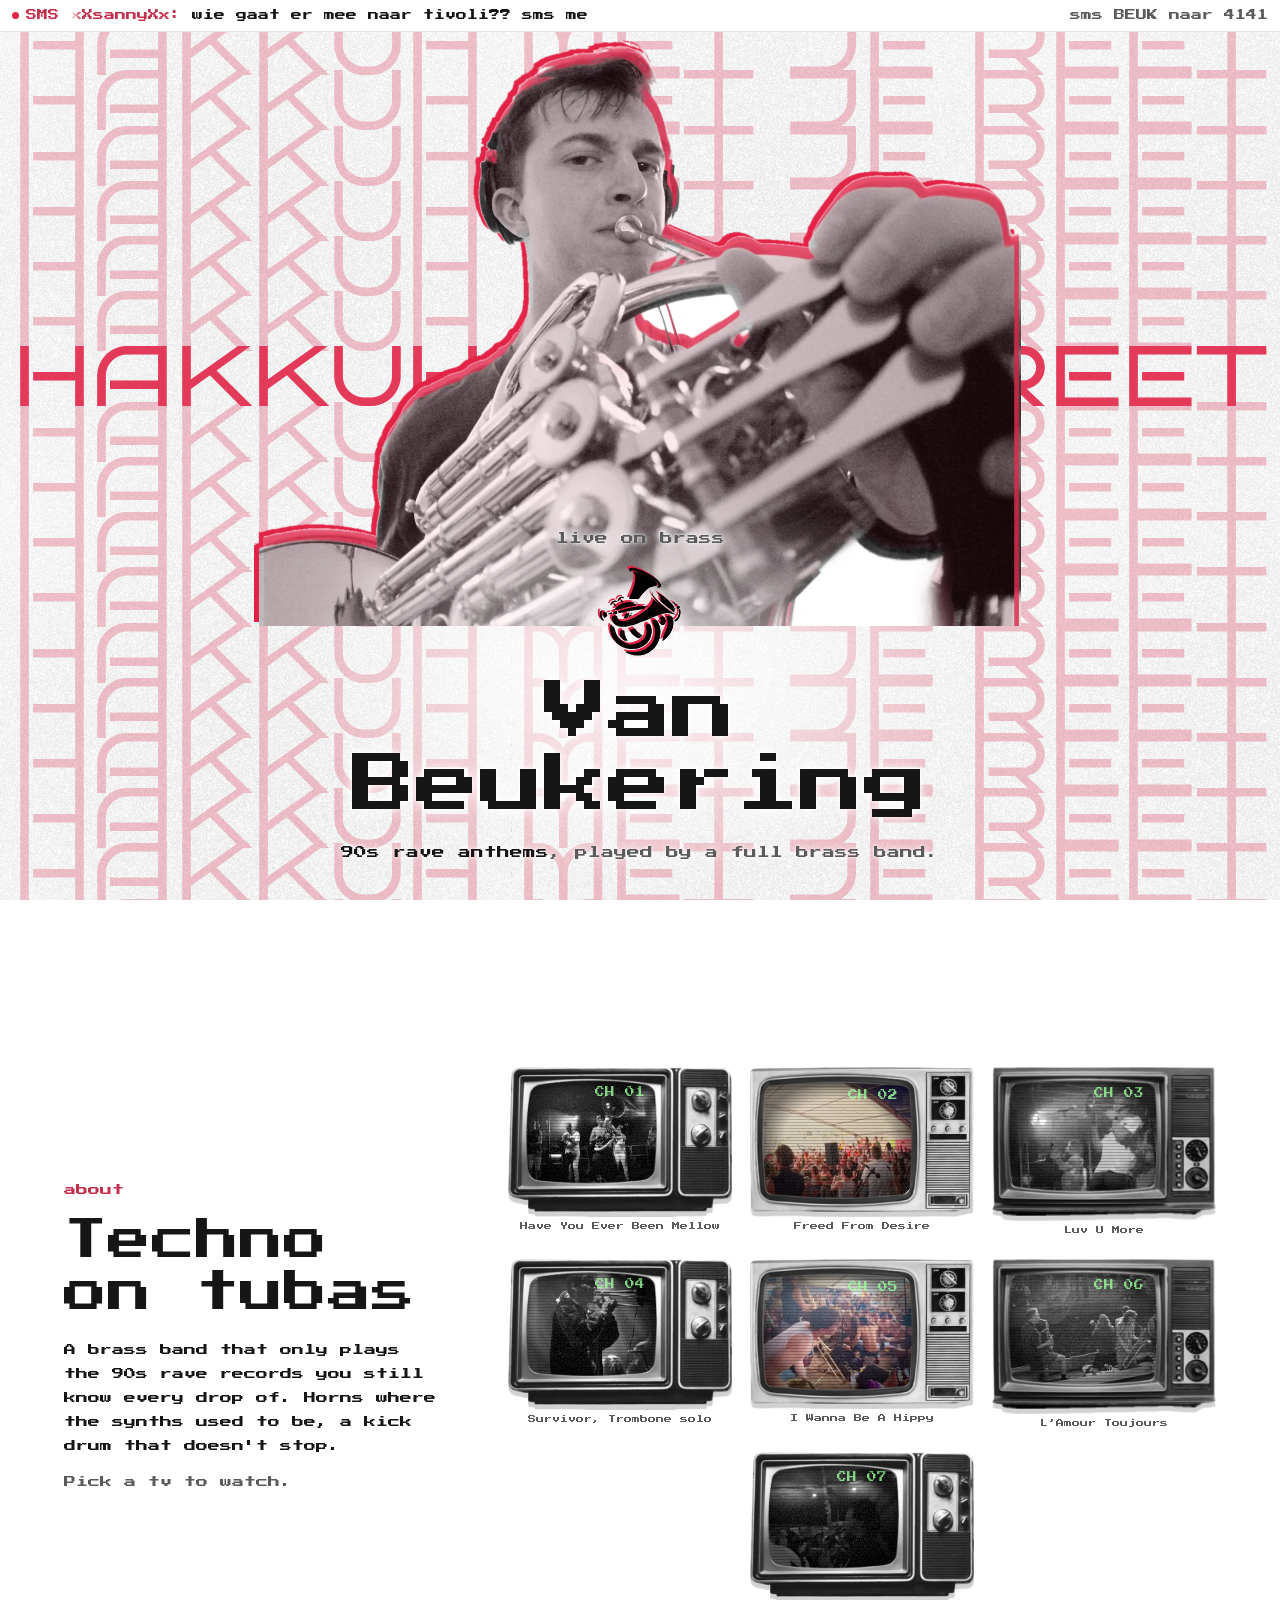
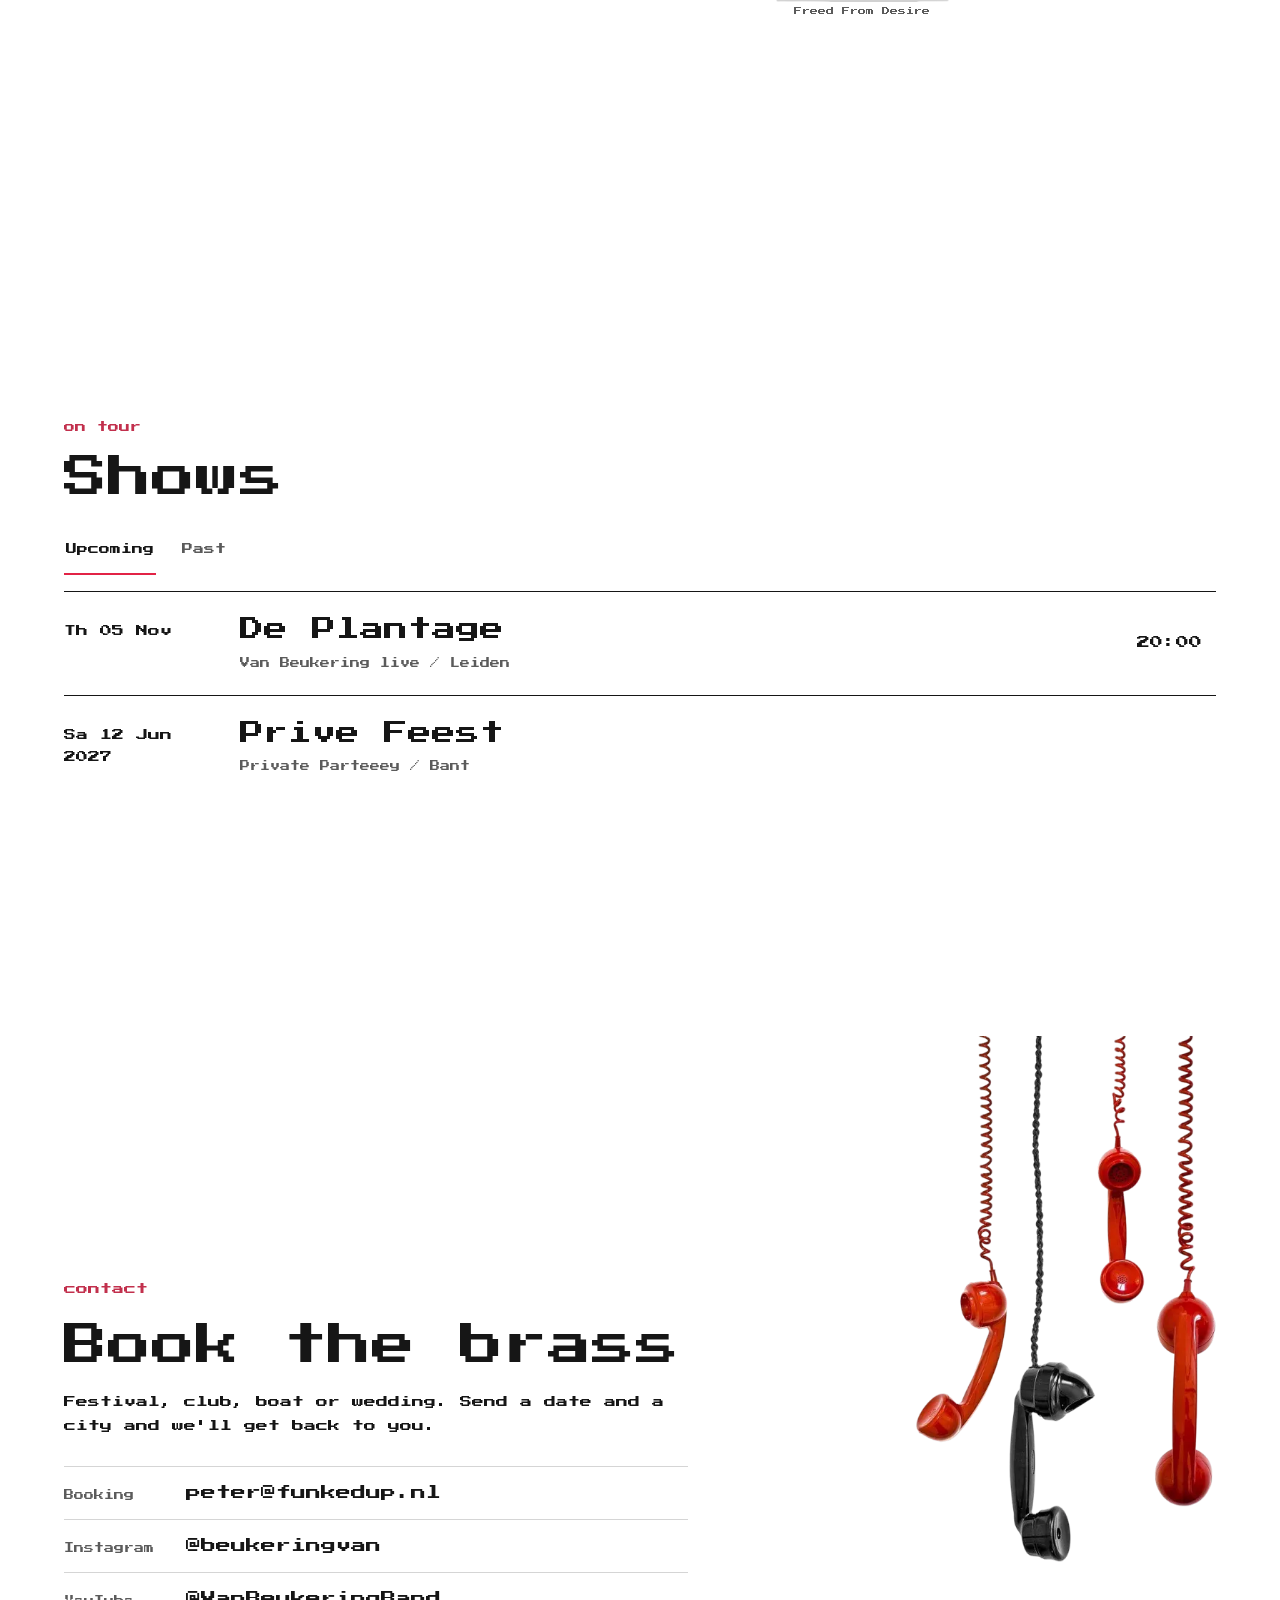
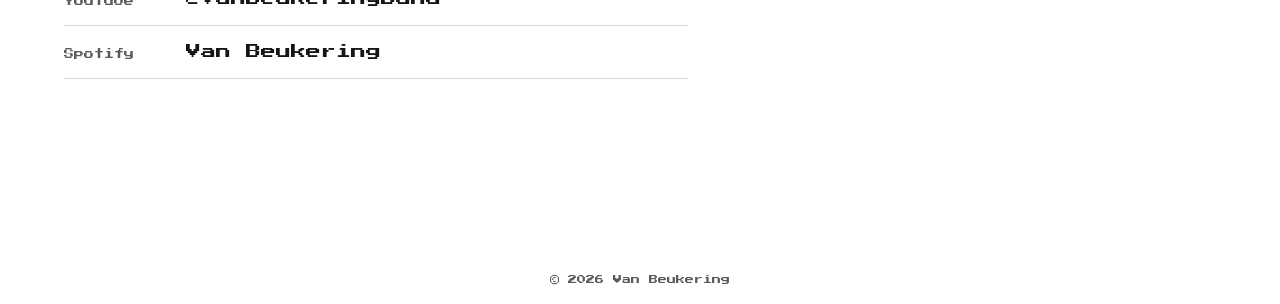
==== index.html @ 1ebbc182 "Deploy site (8be6b7e)" ====
<!DOCTYPE html>
<!-- build 8be6b7e -->
<html lang="en">
<head>
  <meta charset="UTF-8">
  <meta name="viewport" content="width=device-width, initial-scale=1.0">
  <title>Van Beukering &#8212; 90s rave on brass</title>
  <script>
    (function () {
      var old = ["vanbeukering.pimvandermeer.nl"];
      if (old.indexOf(location.hostname) !== -1) {
        location.replace("https://vanbeukering.band/?from=" + location.hostname + location.hash);
      } else if (/[?&]from=/.test(location.search)) {
        try { fetch('/', { cache: 'reload', credentials: 'omit' }).catch(function () {}); } catch (e) {}
        history.replaceState(null, '', location.pathname + location.hash);
      }
    })();
  </script>
  <script>
    document.documentElement.classList.add('js');
    var BAND = [{"src": "band-henk.webp", "vars": {"--accent": "#F4D10D", "--accent-text": "#7F6D09", "--type": "#8D790A"}}, {"src": "band-luuk-sax.webp", "vars": {"--accent": "#E44D69", "--accent-text": "#C2304D", "--type": "#D9415D"}}, {"src": "band-luuk.webp", "vars": {"--accent": "#B24154", "--accent-text": "#C2304D", "--type": "#D9415D"}}, {"src": "band-pim.webp", "vars": {"--accent": "#2145B0", "--accent-text": "#2145B0", "--type": "#667FC8"}}, {"src": "band-wouter.webp", "vars": {"--accent": "#E22346", "--accent-text": "#C2304D", "--type": "#D9415D"}}];   /* [{src, vars: {--type, --accent, --accent-text}}] */
    (function () {
      if (!BAND.length) return;
      var i = Math.floor(Math.random() * BAND.length), r = document.documentElement;
      r.dataset.hero = i;
      for (var k in BAND[i].vars) r.style.setProperty(k, BAND[i].vars[k]);
      var l = document.createElement('link');
      l.rel = 'preload'; l.as = 'image'; l.href = BAND[i].src; l.setAttribute('fetchpriority', 'high');
      document.head.appendChild(l);
    })();
  </script>
  <meta name="description" content="Van Beukering: 90s rave anthems played by a full brass band. Videos, shows and booking.">
  <meta property="og:type" content="website">
  <meta property="og:site_name" content="Van Beukering">
  <meta property="og:title" content="Van Beukering &#8212; 90s rave on brass">
  <meta property="og:description" content="90s rave anthems, played by a full brass band.">
  <meta property="og:image" content="https://vanbeukering.band/og-image.jpg">
  <meta property="og:image:width" content="1200">
  <meta property="og:image:height" content="630">
  <meta property="og:image:alt" content="Van Beukering logo on pink">
  <meta property="og:url" content="https://vanbeukering.band/">
  <meta name="twitter:card" content="summary_large_image">
  <link rel="canonical" href="https://vanbeukering.band/">
  <meta name="theme-color" content="#ffffff">
  <link rel="icon" href="favicon-32.png" type="image/png" sizes="32x32">
  <link rel="apple-touch-icon" href="apple-touch-icon.png">
  <link rel="preconnect" href="https://i.ytimg.com">
  <link rel="stylesheet" href="style.css?v=ebe239cdd7">
</head>
<body>
<div id="ground" aria-hidden="true"></div>
<div id="type" aria-hidden="true"></div>

<div class="sms" id="sms" role="marquee" aria-label="Fan text messages">
  <span class="sms-tag"><i aria-hidden="true"></i>SMS</span>
  <div class="sms-track" lang="nl"><p class="sms-msg" id="smsMsg"></p></div>
  <a class="sms-cta" lang="nl" href="https://www.instagram.com/beukeringvan/" target="_blank" rel="noopener">sms BEUK naar 4141</a>
</div>

<main>
  <section id="home" aria-label="Home">
    <figure class="hero-fig" id="heroFig">
      <img class="h-base" alt="Van Beukering band member" fetchpriority="high">
      <img class="h-ghost" alt="" aria-hidden="true">
      <img class="h-slice" alt="" aria-hidden="true">
      <noscript><img class="h-base" src="band-henk.webp" alt="Van Beukering band member"></noscript>
    </figure>
    <script>
      (function () {
        var fig = document.getElementById('heroFig');
        if (!BAND.length) return;
        var i = Number(document.documentElement.dataset.hero || 0);
        fig.dataset.index = i;
        fig.querySelectorAll('img').forEach(function (im) { im.src = BAND[i].src; });
      })();
    </script>
    <div class="hero-copy">
      <p class="kicker">live on brass</p>
      <h1 class="wordmark"><img class="vb-logo" src="vb-logo.svg" alt="" width="65" height="62">Van<br>Beukering</h1>
      <p><b>90s rave anthems</b>, played by a full brass band.</p>
    </div>
  </section>

  <section id="about" aria-labelledby="about-h">
    <div class="about-text">
      <p class="kicker">about</p>
      <h2 id="about-h">Techno on tubas</h2>
      <p>A brass band that only plays the 90s rave records you still know every drop of. Horns where the synths used to be, a kick drum that doesn't stop.</p>
<p class="muted">Pick a tv to watch.</p>    </div>
<div class="wall" id="wall">
  <a class="tv" href="https://www.youtube.com/watch?v=q9b1Do2cImc&amp;list=PLDhBizL2J9Yg" target="_blank" rel="noopener"
     style="--ar:1033/670;--sx:8.4%;--sy:9.7%;--sw:57.9%;--sh:70.1%"
     data-ch="1"
     data-set="tv1.webp"
     data-knobs="[[0.861, 0.22, 0.045], [0.861, 0.455, 0.045]]"
     data-embed="https://www.youtube-nocookie.com/embed/q9b1Do2cImc?autoplay=1&amp;rel=0&amp;playsinline=1"
     data-title="Have You Ever Been Mellow - VanBeukering (Live at Leids Ontzet - 2026)"
     aria-label="Play Have You Ever Been Mellow (Live at Leids Ontzet - 2026)">
    <span class="tv-box">
      <span class="screen">
        <img class="feed" src="thumb-q9b1Do2cImc-c2.webp" alt="" loading="lazy" decoding="async">
        <span class="noise"></span>
        <span class="scan"></span>
        <span class="glass"></span>
        <span class="osd">CH 01</span>
        <span class="osd mid">&#9654; PLAY</span>
      </span>
      <img class="set" src="tv1.webp" alt="" width="1033" height="670" loading="lazy">
    </span>
    <span class="tv-cap">Have You Ever Been Mellow</span>
  </a>
  <a class="tv col" href="https://www.youtube.com/watch?v=5yg6HBjF6Bc&amp;list=PLDhBizL2J9Yg" target="_blank" rel="noopener"
     style="--ar:996/645;--sx:6.0%;--sy:11.2%;--sw:66.0%;--sh:78.6%"
     data-ch="2"
     data-set="tv2.webp"
     data-knobs="[[0.884, 0.131, 0.038], [0.884, 0.289, 0.038]]"
     data-embed="https://www.youtube-nocookie.com/embed/5yg6HBjF6Bc?autoplay=1&amp;rel=0&amp;playsinline=1"
     data-title="Freed From Desire - VanBeukering (Live at MadNes)"
     aria-label="Play Freed From Desire (Live at MadNes)">
    <span class="tv-box">
      <span class="screen">
        <img class="feed" src="thumb-5yg6HBjF6Bc-c2.webp" alt="" loading="lazy" decoding="async">
        <span class="noise"></span>
        <span class="scan"></span>
        <span class="glass"></span>
        <span class="osd">CH 02</span>
        <span class="osd mid">&#9654; PLAY</span>
      </span>
      <img class="set" src="tv2.webp" alt="" width="996" height="645" loading="lazy">
    </span>
    <span class="tv-cap">Freed From Desire</span>
  </a>
  <a class="tv" href="https://www.youtube.com/watch?v=CbLCkVlNz3o&amp;list=PLDhBizL2J9Yg" target="_blank" rel="noopener"
     style="--ar:914/610;--sx:7.7%;--sy:9.8%;--sw:65.8%;--sh:73.1%"
     data-ch="3"
     data-set="tv3.webp"
     data-knobs="[[0.913, 0.552, 0.048], [0.913, 0.733, 0.048]]"
     data-embed="https://www.youtube-nocookie.com/embed/CbLCkVlNz3o?autoplay=1&amp;rel=0&amp;playsinline=1"
     data-title="Luv U More - VanBeukering (Live at Leids Ontzet - 2026)"
     aria-label="Play Luv U More (Live at Leids Ontzet - 2026)">
    <span class="tv-box">
      <span class="screen">
        <img class="feed" src="thumb-CbLCkVlNz3o-c2.webp" alt="" loading="lazy" decoding="async">
        <span class="noise"></span>
        <span class="scan"></span>
        <span class="glass"></span>
        <span class="osd">CH 03</span>
        <span class="osd mid">&#9654; PLAY</span>
      </span>
      <img class="set" src="tv3.webp" alt="" width="914" height="610" loading="lazy">
    </span>
    <span class="tv-cap">Luv U More</span>
  </a>
  <a class="tv" href="https://www.youtube.com/watch?v=Ts23p4qUKvQ&amp;list=PLDhBizL2J9Yg" target="_blank" rel="noopener"
     style="--ar:1033/670;--sx:8.4%;--sy:9.7%;--sw:57.9%;--sh:70.1%"
     data-ch="4"
     data-set="tv1.webp"
     data-knobs="[[0.861, 0.22, 0.045], [0.861, 0.455, 0.045]]"
     data-embed="https://www.youtube-nocookie.com/embed/Ts23p4qUKvQ?autoplay=1&amp;rel=0&amp;playsinline=1"
     data-title="Survivor, Trombone solo - VanBeukering (Live at De Nobel - Leiden)"
     aria-label="Play Survivor, Trombone solo (Live at De Nobel - Leiden)">
    <span class="tv-box">
      <span class="screen">
        <img class="feed" src="thumb-Ts23p4qUKvQ-c2.webp" alt="" loading="lazy" decoding="async">
        <span class="noise"></span>
        <span class="scan"></span>
        <span class="glass"></span>
        <span class="osd">CH 04</span>
        <span class="osd mid">&#9654; PLAY</span>
      </span>
      <img class="set" src="tv1.webp" alt="" width="1033" height="670" loading="lazy">
    </span>
    <span class="tv-cap">Survivor, Trombone solo</span>
  </a>
  <a class="tv col" href="https://www.youtube.com/watch?v=OQo6ealpo30&amp;list=PLDhBizL2J9Yg" target="_blank" rel="noopener"
     style="--ar:996/645;--sx:6.0%;--sy:11.2%;--sw:66.0%;--sh:78.6%"
     data-ch="5"
     data-set="tv2.webp"
     data-knobs="[[0.884, 0.131, 0.038], [0.884, 0.289, 0.038]]"
     data-embed="https://www.youtube-nocookie.com/embed/OQo6ealpo30?autoplay=1&amp;rel=0&amp;playsinline=1"
     data-title="I Wanna Be A Hippy - VanBeukering (Live at MadNes)"
     aria-label="Play I Wanna Be A Hippy (Live at MadNes)">
    <span class="tv-box">
      <span class="screen">
        <img class="feed" src="thumb-OQo6ealpo30-c2.webp" alt="" loading="lazy" decoding="async">
        <span class="noise"></span>
        <span class="scan"></span>
        <span class="glass"></span>
        <span class="osd">CH 05</span>
        <span class="osd mid">&#9654; PLAY</span>
      </span>
      <img class="set" src="tv2.webp" alt="" width="996" height="645" loading="lazy">
    </span>
    <span class="tv-cap">I Wanna Be A Hippy</span>
  </a>
  <a class="tv" href="https://www.youtube.com/watch?v=gXDGWlrPRu4&amp;list=PLDhBizL2J9Yg" target="_blank" rel="noopener"
     style="--ar:914/610;--sx:7.7%;--sy:9.8%;--sw:65.8%;--sh:73.1%"
     data-ch="6"
     data-set="tv3.webp"
     data-knobs="[[0.913, 0.552, 0.048], [0.913, 0.733, 0.048]]"
     data-embed="https://www.youtube-nocookie.com/embed/gXDGWlrPRu4?autoplay=1&amp;rel=0&amp;playsinline=1"
     data-title="L&#8217;Amour Toujours  - VanBeukering (Live on the canals - Leiden)"
     aria-label="Play L&#8217;Amour Toujours (Live on the canals - Leiden)">
    <span class="tv-box">
      <span class="screen">
        <img class="feed" src="thumb-gXDGWlrPRu4-c2.webp" alt="" loading="lazy" decoding="async">
        <span class="noise"></span>
        <span class="scan"></span>
        <span class="glass"></span>
        <span class="osd">CH 06</span>
        <span class="osd mid">&#9654; PLAY</span>
      </span>
      <img class="set" src="tv3.webp" alt="" width="914" height="610" loading="lazy">
    </span>
    <span class="tv-cap">L&#8217;Amour Toujours</span>
  </a>
  <a class="tv" href="https://www.youtube.com/watch?v=kgTxpjveCok&amp;list=PLDhBizL2J9Yg" target="_blank" rel="noopener"
     style="--ar:1033/670;--sx:8.4%;--sy:9.7%;--sw:57.9%;--sh:70.1%"
     data-ch="7"
     data-set="tv1.webp"
     data-knobs="[[0.861, 0.22, 0.045], [0.861, 0.455, 0.045]]"
     data-embed="https://www.youtube-nocookie.com/embed/kgTxpjveCok?autoplay=1&amp;rel=0&amp;playsinline=1"
     data-title="Freed From Desire - VanBeukering (Live at Snertpop)"
     aria-label="Play Freed From Desire (Live at Snertpop)">
    <span class="tv-box">
      <span class="screen">
        <img class="feed" src="thumb-kgTxpjveCok-c2.webp" alt="" loading="lazy" decoding="async">
        <span class="noise"></span>
        <span class="scan"></span>
        <span class="glass"></span>
        <span class="osd">CH 07</span>
        <span class="osd mid">&#9654; PLAY</span>
      </span>
      <img class="set" src="tv1.webp" alt="" width="1033" height="670" loading="lazy">
    </span>
    <span class="tv-cap">Freed From Desire</span>
  </a>
</div>
  </section>

  <section id="shows" aria-labelledby="shows-h">
    <div class="shows-head">
      <div><p class="kicker">on tour</p><h2 id="shows-h">Shows</h2></div>
    </div>



<div class="pshows" id="pshows">
  <div class="ptabs" role="group" aria-label="Filter shows">
    <button type="button" data-f="up" aria-pressed="true">Upcoming</button>
    <button type="button" data-f="past" aria-pressed="false">Past</button>
  </div>
  <div class="plist" id="plist-up">
        <div class="pday">
      <h3>Th 05 Nov</h3>
      <div>
<div class="prow">
    <div>
      <b>De Plantage</b>
      <span class="sub" lang="nl">Van Beukering live / Leiden</span>
    </div>
    <div class="pr">
        <span class="pt">20:00</span>
    </div>
  </div>      </div>
    </div>
    <div class="pday">
      <h3>Sa 12 Jun 2027</h3>
      <div>
<div class="prow">
    <div>
      <b>Prive Feest</b>
      <span class="sub" lang="nl">Private Parteeey / Bant</span>
    </div>
    <div class="pr">
    </div>
  </div>      </div>
    </div>

  </div>
  <div class="plist" id="plist-past" data-inactive>
        <div class="pday">
      <h3>Sa 03 Oct</h3>
      <div>
<div class="prow off">
    <div>
      <b>Drie Oktober - De Uyl</b>
      <span class="sub" lang="nl">We starten om 20:00 bij Cafe de Uyl / Leiden</span>
    </div>
    <div class="pr">
        <span class="pt flag">Passed</span>
    </div>
  </div><div class="prow off">
    <div>
      <b>Drie Oktober - Garemarkt</b>
      <span class="sub" lang="nl">We starten om 18:00 bij De Garenmarkt / Leiden</span>
    </div>
    <div class="pr">
        <span class="pt flag">Passed</span>
    </div>
  </div>      </div>
    </div>
    <div class="pday">
      <h3>Fr 02 Oct</h3>
      <div>
<div class="prow off">
    <div>
      <b>Drie Oktober - Praethuys</b>
      <span class="sub" lang="nl">We starten om 18:15 bij &#8216;t Praethuys / Leiden</span>
    </div>
    <div class="pr">
        <span class="pt flag">Passed</span>
    </div>
  </div>      </div>
    </div>
    <div class="pday">
      <h3>We 09 Sep</h3>
      <div>
<div class="prow off">
    <div>
      <b>Castellum Pop </b>
      <span class="sub" lang="nl">
Beukenstein in Valkenburg! <a href="https://castellumpop.nl/" target="_blank" rel="noopener">castellumpop.nl</a>

 / Valkenburg</span>
    </div>
    <div class="pr">
        <span class="pt flag">Passed</span>
    </div>
  </div>      </div>
    </div>
    <div class="pday">
      <h3>Fr 04 Sep</h3>
      <div>
<div class="prow off">
    <div>
      <b>Hoessenbosch Festival</b>
      <span class="sub" lang="nl">Beukenstein in Oss jonguh! <a href="https://hoessenboschfestival.nl/" target="_blank" rel="noopener">hoessenboschfestival.nl</a> / Berghem</span>
    </div>
    <div class="pr">
        <span class="pt flag">Passed</span>
    </div>
  </div>      </div>
    </div>
    <div class="pday">
      <h3>Su 09 Aug</h3>
      <div>
<div class="prow off">
    <div>
      <b>Zomer in Linden</b>
      <span class="sub" lang="nl">Van Beukering live / Linden</span>
    </div>
    <div class="pr">
        <span class="pt flag">Passed</span>
    </div>
  </div>      </div>
    </div>
    <div class="pday">
      <h3>Fr 10 Jul</h3>
      <div>
<div class="prow off">
    <div>
      <b>Prive feest</b>
      <span class="sub" lang="nl">Van Beukering live / Rotterdam</span>
    </div>
    <div class="pr">
        <span class="pt flag">Passed</span>
    </div>
  </div>      </div>
    </div>
    <div class="pday">
      <h3>Su 05 Jul</h3>
      <div>
<div class="prow off">
    <div>
      <b>Gouds Geluk</b>
      <span class="sub" lang="nl">Van Beukering live / Gouda</span>
    </div>
    <div class="pr">
        <span class="pt flag">Passed</span>
    </div>
  </div>      </div>
    </div>
    <div class="pday">
      <h3>Th 02 Jul</h3>
      <div>
<div class="prow off">
    <div>
      <b>Optreden Momo</b>
      <span class="sub" lang="nl">Van Beukering live / Overasselt</span>
    </div>
    <div class="pr">
        <span class="pt flag">Passed</span>
    </div>
  </div>      </div>
    </div>
    <div class="pday">
      <h3>Sa 27 Jun</h3>
      <div>
<div class="prow off">
    <div>
      <b>Festival de Fusie</b>
      <span class="sub" lang="nl">Van Beukering live / Leiden</span>
    </div>
    <div class="pr">
        <span class="pt flag">Passed</span>
    </div>
  </div>      </div>
    </div>
    <div class="pday">
      <h3>Fr 22 May</h3>
      <div>
<div class="prow off">
    <div>
      <b>Jazz in Duketown</b>
      <span class="sub" lang="nl">Beukenstein in Den Bosch jonguh! <a href="https://www.jazzinduketown.nl/" target="_blank" rel="noopener">jazzinduketown.nl</a> / Den Bosch</span>
    </div>
    <div class="pr">
        <span class="pt flag">Passed</span>
    </div>
  </div>      </div>
    </div>
    <div class="pday">
      <h3>Su 17 May</h3>
      <div>
<div class="prow off">
    <div>
      <b>Op de grrrrachten</b>
      <span class="sub" lang="nl">Van Beukering live / Leiden</span>
    </div>
    <div class="pr">
        <span class="pt flag">Passed</span>
    </div>
  </div>      </div>
    </div>
    <div class="pday">
      <h3>Su 26 Apr</h3>
      <div>
<div class="prow off">
    <div>
      <b>Reamurstraat Adam</b>
      <span class="sub" lang="nl">Knallen voor Willie!!  / Amsterdam</span>
    </div>
    <div class="pr">
        <span class="pt flag">Passed</span>
    </div>
  </div>      </div>
    </div>
    <div class="pday">
      <h3>Fr 27 Feb</h3>
      <div>
<div class="prow off">
    <div>
      <b>Wibar </b>
      <span class="sub" lang="nl">Lekker knallen in de Wibar!!! <a href="https://www.wibar.nl/program/live-in-de-loods-locals" target="_blank" rel="noopener">wibar.nl </a> / Leiden</span>
    </div>
    <div class="pr">
        <span class="pt flag">Passed</span>
    </div>
  </div>      </div>
    </div>
    <div class="pday">
      <h3>Fr 07 Nov 2025</h3>
      <div>
<div class="prow off">
    <div>
      <b>Leiden Live 2025</b>
      <span class="sub" lang="nl">Van Beukering live / Leiden</span>
    </div>
    <div class="pr">
        <span class="pt flag">Passed</span>
    </div>
  </div>      </div>
    </div>
    <div class="pday">
      <h3>Fr 03 Oct 2025</h3>
      <div>
<div class="prow off">
    <div>
      <b>3 October - De Uyl</b>
      <span class="sub" lang="nl">Knalluh juh bij de Uyl 19:00!! / Leiden</span>
    </div>
    <div class="pr">
        <span class="pt flag">Passed</span>
    </div>
  </div>      </div>
    </div>
    <div class="pday">
      <h3>Th 02 Oct 2025</h3>
      <div>
<div class="prow off">
    <div>
      <b>2 October Praethuys</b>
      <span class="sub" lang="nl">Knalluh juh bij het Praethuys 19:00!! / Leiden</span>
    </div>
    <div class="pr">
        <span class="pt flag">Passed</span>
    </div>
  </div>      </div>
    </div>
    <div class="pday">
      <h3>Sa 13 Sep 2025</h3>
      <div>
<div class="prow off">
    <div>
      <b>Bier Festival Uzzewuzze</b>
      <span class="sub" lang="nl">Drankjes en muziekjes &#129782;&#127995; / Roelofarendsveen</span>
    </div>
    <div class="pr">
        <span class="pt flag">Passed</span>
    </div>
  </div>      </div>
    </div>
    <div class="pday">
      <h3>Sa 06 Sep 2025</h3>
      <div>
<div class="prow off">
    <div>
      <b>Prive Feest</b>
      <span class="sub" lang="nl">Helaas een Prive Feest! / Leiden</span>
    </div>
    <div class="pr">
        <span class="pt flag">Passed</span>
    </div>
  </div>      </div>
    </div>
    <div class="pday">
      <h3>Su 24 Aug 2025</h3>
      <div>
<div class="prow off">
    <div>
      <b>Sail Amsterdam</b>
      <span class="sub" lang="nl">Van Beukering live / Amsterdam</span>
    </div>
    <div class="pr">
        <span class="pt flag">Passed</span>
    </div>
  </div>      </div>
    </div>
    <div class="pday">
      <h3>Fr 18 Jul 2025</h3>
      <div>
<div class="prow off">
    <div>
      <b>LoungeFest</b>
      <span class="sub" lang="nl">Van Beukering live / Noordwijk</span>
    </div>
    <div class="pr">
        <span class="pt flag">Passed</span>
    </div>
  </div>      </div>
    </div>
    <div class="pday">
      <h3>Sa 12 Jul 2025</h3>
      <div>
<div class="prow off">
    <div>
      <b>Picknickpop</b>
      <span class="sub" lang="nl">Van Beukering live / Noordwijk</span>
    </div>
    <div class="pr">
        <span class="pt flag">Passed</span>
    </div>
  </div>      </div>
    </div>
    <div class="pday">
      <h3>Su 06 Jul 2025</h3>
      <div>
<div class="prow off">
    <div>
      <b>Madness Festival </b>
      <span class="sub" lang="nl">Van Beukering live / Ameland</span>
    </div>
    <div class="pr">
        <span class="pt flag">Passed</span>
    </div>
  </div><div class="prow off">
    <div>
      <b>Madness Festival Afterparty</b>
      <span class="sub" lang="nl">Van Beukering live / Ameland</span>
    </div>
    <div class="pr">
        <span class="pt flag">Passed</span>
    </div>
  </div>      </div>
    </div>
    <div class="pday">
      <h3>Sa 05 Jul 2025</h3>
      <div>
<div class="prow off">
    <div>
      <b>Undercover Festival</b>
      <span class="sub" lang="nl">Van Beukering live / Gouda</span>
    </div>
    <div class="pr">
        <span class="pt flag">Passed</span>
    </div>
  </div>      </div>
    </div>
    <div class="pday">
      <h3>Su 29 Jun 2025</h3>
      <div>
<div class="prow off">
    <div>
      <b>Cafe De Post</b>
      <span class="sub" lang="nl">Van Beukering live / Midwoud</span>
    </div>
    <div class="pr">
        <span class="pt flag">Passed</span>
    </div>
  </div>      </div>
    </div>
    <div class="pday">
      <h3>Sa 28 Jun 2025</h3>
      <div>
<div class="prow off">
    <div>
      <b>Groote Weiver 41 jarig bestaan</b>
      <span class="sub" lang="nl">Van Beukering live / Wormerveer</span>
    </div>
    <div class="pr">
        <span class="pt flag">Passed</span>
    </div>
  </div>      </div>
    </div>
    <div class="pday">
      <h3>Sa 21 Jun 2025</h3>
      <div>
<div class="prow off">
    <div>
      <b>Prive Feest</b>
      <span class="sub" lang="nl">Helaas een Prive Feest! / Bodegraven</span>
    </div>
    <div class="pr">
        <span class="pt flag">Passed</span>
    </div>
  </div>      </div>
    </div>
    <div class="pday">
      <h3>Mo 09 Jun 2025</h3>
      <div>
<div class="prow off">
    <div>
      <b>Bierfeesten Nijmegen</b>
      <span class="sub" lang="nl">Van Beukering live / Nijmegen</span>
    </div>
    <div class="pr">
        <span class="pt flag">Passed</span>
    </div>
  </div>      </div>
    </div>
    <div class="pday">
      <h3>Sa 17 May 2025</h3>
      <div>
<div class="prow off">
    <div>
      <b>Snertpop</b>
      <span class="sub" lang="nl">Hollandse snert vraagt om hakkuh &#8212; en Van Beukering serveert dat knallend!  / Midwoud</span>
    </div>
    <div class="pr">
        <span class="pt flag">Passed</span>
    </div>
  </div>      </div>
    </div>
    <div class="pday">
      <h3>Sa 26 Apr 2025</h3>
      <div>
<div class="prow off">
    <div>
      <b>Koningsfeesten</b>
      <span class="sub" lang="nl">Kom lekker knallen om 1845 gaan we los / Rijpwetering</span>
    </div>
    <div class="pr">
        <span class="pt flag">Passed</span>
    </div>
  </div>      </div>
    </div>

  </div>
</div>
  </section>

  <section id="contact" aria-labelledby="contact-h">
    <div class="contact-text">
      <p class="kicker">contact</p>
      <h2 id="contact-h">Book the brass</h2>
      <p>Festival, club, boat or wedding. Send a date and a city and we'll get back to you.</p>
      <ul class="contact-lines">
        <li><span>Booking</span><a href="mailto:peter@funkedup.nl">peter@funkedup.nl</a></li>
        <li><span>Instagram</span><a href="https://www.instagram.com/beukeringvan/" target="_blank" rel="noopener">@beukeringvan</a></li>
        <li><span>YouTube</span><a href="https://www.youtube.com/@VanBeukeringBand" target="_blank" rel="noopener">@VanBeukeringBand</a></li>
        <li><span>Spotify</span><a href="https://open.spotify.com/artist/1Zgf19ohcFqATamev2O4ed" target="_blank" rel="noopener">Van Beukering</a></li>
      </ul>
    </div>
    <button class="phones" id="phones" aria-label="Ring the phones"><img src="phones.webp" alt="" width="416" height="750" loading="lazy"></button>
    <footer>&copy; 2026 Van Beukering</footer>
  </section>
</main>

<dialog class="tvzoom" id="tvzoom" aria-label="Video player">
  <div class="tz-set" id="tzSet">
    <div class="screen">
      <div id="tzHolder"></div>
      <div class="tz-static" aria-hidden="true"></div>
      <div class="power"></div>
      <div class="scan"></div>
      <span class="tz-osd" id="tzOsd" aria-hidden="true">CH 01</span>
    </div>
    <img class="set" id="tzImg" src="" alt="">
    <button type="button" class="tz-knob" id="tzKnobNext" aria-label="Next channel" title="Next channel"></button>
    <button type="button" class="tz-knob" id="tzKnobPrev" aria-label="Previous channel" title="Previous channel"></button>
  </div>
  <div class="tz-bar">
    <button type="button" class="tz-zap" id="tzPrev" aria-label="Previous channel">&#9664; CH</button>
    <span class="ch" id="tzCh" aria-live="polite">CH 01</span>
    <button type="button" class="tz-zap" id="tzNext" aria-label="Next channel">CH &#9654;</button>
    <span class="tz-title" id="tzTitle"></span>
    <a id="tzLink" href="#" target="_blank" rel="noopener">open on YouTube</a>
    <button type="button" id="tzClose">Turn off</button>
  </div>
</dialog>

<canvas id="dust" aria-hidden="true"></canvas>

<script>
const SMS = [
  ['kevin_14','VANBEUKERING in de melkweg was zo vet :-D'],
  ['xXsannyXx','wie gaat er mee naar tivoli?? sms me'],
  ['DJ_Tuba','die sousafoon op Children... nog steeds niet over heen'],
  ['marloes_r','groetjes uit Leiden!! hakkuh met je reet'],
  ['rave_opa_1971','eindelijke 168 bpm maar dan met toeters,...helemaal gek'],
  ['b3ukfan','vanbeukering op de boot door de grachten. legendarisch.'],
];
const PHRASE = 'HAKKUH MET JE REET';

const reduce = matchMedia('(prefers-reduced-motion: reduce)').matches;
const saveData = !!(navigator.connection && navigator.connection.saveData);
const root = document.documentElement;
const rnd = (a, b) => a + Math.random() * (b - a), pick = a => a[Math.floor(Math.random() * a.length)];
const pad = n => String(n).padStart(2, '0');
const isMouse = e => e.pointerType === 'mouse';   // a tap is not a hover (on touch it would never "leave")

/* noise texture for the TV screens, generated once */
(function () {
  const c = document.createElement('canvas'); c.width = c.height = 160; const x = c.getContext('2d'); const d = x.createImageData(160, 160);
  for (let i = 0; i < d.data.length; i += 4) { const v = Math.random() * 255; d.data[i] = d.data[i + 1] = d.data[i + 2] = v; d.data[i + 3] = 255 }
  x.putImageData(d, 0, 0); root.style.setProperty('--noise', `url(${c.toDataURL()})`);
})();

/* ---- background: HAKKUH pattern, scaled from a 1280px frame ---- */
const typeBox = document.getElementById('type'); let lcols = [], pitch = 0, top0 = 0, fadeEnd = 1;
const ADV = { H: 907, A: 964, K: 893, U: 894, M: 1076, E: 848, T: 828, J: 874, R: 936, ' ': 375 };
function buildType() {
  const s = innerWidth / 1280, fs = 86.4 * s, first = 76 * s;
  pitch = 55.2207 * s;
  root.style.setProperty('--lf', fs + 'px'); root.style.setProperty('--lp', pitch + 'px');
  // size for the tallest the viewport gets (mobile toolbars hiding), so no rebuild is needed on scroll
  const rows = Math.ceil(Math.max(innerHeight, screen.height || 0) / pitch) + 2;
  top0 = first - (pitch / 2 + .35 * fs);
  typeBox.innerHTML = ''; lcols = []; let x = 13;
  [...PHRASE].forEach(ch => {
    if (ch !== ' ') {
      const c = document.createElement('div'); c.className = 'lcol'; c.style.setProperty('--x', (x * s) + 'px');
      c.style.top = top0 + 'px'; c.textContent = Array(rows).fill(ch).join('\n'); typeBox.appendChild(c); lcols.push(c);
    }
    x += ADV[ch] * .0864;
  });
}
/* fade the pattern as you scroll down, so shows and contact read easier */
function measure() { const sh = document.getElementById('shows'); fadeEnd = sh ? Math.max(1, sh.offsetTop - innerHeight * .3) : 1; fadeType(); }
function fadeType() { typeBox.style.opacity = (1 - Math.min(1, Math.max(0, scrollY / fadeEnd)) * .86).toFixed(3); }
buildType(); measure();
addEventListener('scroll', () => requestAnimationFrame(fadeType), { passive: true });
addEventListener('load', measure);
let lastW = innerWidth, rt;
addEventListener('resize', () => {
  clearTimeout(rt);
  rt = setTimeout(() => { if (innerWidth !== lastW) { lastW = innerWidth; buildType(); } measure(); }, 250);
});
document.fonts && document.fonts.ready.then(() => { buildType(); measure(); });

/* one line of the pattern lights up left to right now and then */
let lastRow = -1;
function heat() {
  if (lcols.length && pitch) {
    const rows = Math.floor(innerHeight / pitch), top = Math.max(1, rows - 2);
    // pick a row at least 3 away from the previous one when there is room for that
    const far = []; for (let r = 1; r <= top; r++) if (Math.abs(r - lastRow) >= 3) far.push(r);
    const i = far.length ? pick(far) : 1 + Math.floor(Math.random() * top); lastRow = i;
    const row = document.createElement('div'); row.className = 'hrow'; row.style.top = (top0 + i * pitch) + 'px'; row.style.height = pitch + 'px';
    row.innerHTML = lcols.map((c, k) => `<span style="left:${c.style.getPropertyValue('--x')};transition-delay:${k * 22}ms">${c.textContent[0]}</span>`).join('');
    typeBox.appendChild(row);
    requestAnimationFrame(() => requestAnimationFrame(() => row.classList.add('on')));
    setTimeout(() => { row.classList.remove('on'); setTimeout(() => row.remove(), 800) }, rnd(900, 1400));
  }
  setTimeout(heat, rnd(700, 1400));
}
if (!reduce) setTimeout(heat, 1200);

/* ---- SMS bar. Wide screens: the message scrolls past. Phones: it is typed in like on an old
   phone, the line following the cursor, so it can be read while it appears. With reduced motion
   it just shows (on two smaller lines when it does not fit). The mouse pauses it; a tap or click
   skips to the next message. ---- */
const smsBar = document.getElementById('sms'), smsEl = document.getElementById('smsMsg'), track = smsEl.parentElement;
const narrow = matchMedia('(max-width:700px)'), SMS_PAD = 10;
let smsI = Math.floor(Math.random() * SMS.length), smsAnim = null, smsTimer = 0, smsHeld = false;
function nextSms() {
  clearTimeout(smsTimer);
  if (smsAnim) { smsAnim.onfinish = null; smsAnim.cancel(); smsAnim = null; }
  const [n, m] = SMS[smsI++ % SMS.length];
  smsBar.classList.remove('new', 'wrap', 'typing'); void smsBar.offsetWidth; smsBar.classList.add('new');
  smsEl.style.transform = '';
  if (reduce) {
    smsEl.innerHTML = `<b>${n}:</b> ${m}`;
    const wrap = smsEl.scrollWidth > track.clientWidth - 2 * SMS_PAD;
    smsBar.classList.toggle('wrap', wrap);
    if (!wrap) smsEl.style.transform = `translateX(${SMS_PAD}px)`;
    smsTimer = setTimeout(nextSms, 8000); return;
  }
  if (narrow.matches) { typeSms(n, m); return; }
  smsEl.innerHTML = `<b>${n}:</b> ${m}`;
  const w = track.clientWidth, mw = smsEl.scrollWidth;
  smsAnim = smsEl.animate([{ transform: `translateX(${w}px)` }, { transform: `translateX(${-mw}px)` }], { duration: (w + mw) / 0.08, easing: 'linear' });
  if (smsHeld) smsAnim.pause();
  smsAnim.onfinish = () => { smsAnim = null; smsTimer = setTimeout(nextSms, 1200); };
}
function typeSms(n, m) {
  smsBar.classList.add('typing');
  smsEl.innerHTML = `<b>${n}:</b> <span></span><i class="sms-cur" aria-hidden="true"></i>`;
  const out = smsEl.querySelector('span');
  let k = 0;
  const follow = () => { smsEl.style.transform = `translateX(${Math.min(SMS_PAD, track.clientWidth - SMS_PAD - smsEl.scrollWidth)}px)`; };
  const step = () => {
    if (smsHeld) { smsTimer = setTimeout(step, 250); return; }
    out.textContent = m.slice(0, ++k); follow();
    smsTimer = k < m.length ? setTimeout(step, m[k - 1] === ' ' ? 110 : rnd(40, 80)) : setTimeout(nextSms, 3400);
  };
  follow();
  smsTimer = setTimeout(step, 500);
}
const holdSms = on => { smsHeld = on; if (smsAnim) on ? smsAnim.pause() : smsAnim.play(); };
smsBar.addEventListener('pointerenter', e => { if (isMouse(e)) holdSms(true); });
smsBar.addEventListener('pointerleave', e => { if (isMouse(e)) holdSms(false); });
smsBar.addEventListener('focusin', () => holdSms(true)); smsBar.addEventListener('focusout', () => holdSms(false));
track.addEventListener('click', () => { holdSms(false); nextSms(); });
nextSms();

/* ---- hero: glitch now and then, and rotate through the band members; each one brings their
   own colours (BAND, set up in <head>), switched under the glitch together with the photo ---- */
const heroFig = document.getElementById('heroFig');
const PHOTOS = BAND;
let heroIdx = Number(heroFig.dataset.index || 0), heroBusy = false;
function heroGlitch(ms) { heroFig.classList.add('glitch'); setTimeout(() => heroFig.classList.remove('glitch'), ms || rnd(120, 320)); }
function preloadNext() {
  if (reduce || saveData || PHOTOS.length < 2) return;
  const im = new Image(); im.src = PHOTOS[(heroIdx + 1) % PHOTOS.length].src;
}
function heroShow(i) {
  if (heroBusy || PHOTOS.length < 2) return; heroBusy = true;
  heroIdx = (i + PHOTOS.length) % PHOTOS.length;
  const p = PHOTOS[heroIdx], img = new Image(); img.src = p.src;
  const swap = () => {
    heroGlitch(260); heroFig.classList.add('swap');
    setTimeout(() => {
      heroFig.querySelectorAll('img').forEach(im => im.src = p.src);
      for (const k in p.vars) root.style.setProperty(k, p.vars[k]);
      heroFig.classList.remove('swap'); heroBusy = false; preloadNext();
    }, 180);
  };
  img.decode ? img.decode().then(swap, swap) : (img.complete ? swap() : (img.onload = swap, img.onerror = swap));
}
// auto-rotation pauses while the mouse is on the photo
let heroHover = false;
heroFig.addEventListener('pointerenter', e => { if (isMouse(e)) heroHover = true; });
heroFig.addEventListener('pointerleave', e => { if (isMouse(e)) heroHover = false; });
if (!reduce) {
  (function loop() { heroGlitch(); setTimeout(loop, rnd(5000, 11000)) })();
  setInterval(() => {
    if (!heroHover && document.visibilityState === 'visible' && scrollY < innerHeight) heroShow(heroIdx + 1);
  }, 9000);
}
addEventListener('load', preloadNext);

/* ---- TV wall: random flicker, roll and colour drops; snow only runs while the wall is visible ---- */
const wall = document.getElementById('wall');
const tvs = [...document.querySelectorAll('.tv')];
if (wall && 'IntersectionObserver' in window) {
  new IntersectionObserver(es => es.forEach(e => wall.classList.toggle('on', e.isIntersecting)), { rootMargin: '100px' }).observe(wall);
} else if (wall) wall.classList.add('on');
function tvTick() {
  if (!tvs.length) return;
  if (wall.classList.contains('on')) {
    const tv = pick(tvs), mid = tv.querySelector('.osd.mid'), r = Math.random();
    mid.dataset.label = mid.dataset.label || mid.textContent;
    if (r < .3) { tv.classList.add('lost'); mid.textContent = 'NO SIGNAL'; setTimeout(() => { tv.classList.remove('lost'); mid.textContent = mid.dataset.label }, rnd(250, 900)) }
    else if (r < .45) { tv.classList.add('roll'); setTimeout(() => tv.classList.remove('roll'), 1100) }
    else tv.classList.toggle('col');
  }
  setTimeout(tvTick, rnd(1400, 3600));
}
if (!reduce) setTimeout(tvTick, 1200);

/* ---- enlarged TV: the same set grows out of the wall and plays the clip ----
   Zapping: the set's own knobs turn (next / previous channel), so do the CH buttons, the
   arrow keys and a sideways swipe; when a clip ends the TV switches to the next one. */
const tz = document.getElementById('tvzoom'), tzSet = document.getElementById('tzSet'), tzImg = document.getElementById('tzImg'), tzHolder = document.getElementById('tzHolder');
const tzOsd = document.getElementById('tzOsd'), tzCh = document.getElementById('tzCh'), tzTitle = document.getElementById('tzTitle'), tzLink = document.getElementById('tzLink');
const knobEls = [document.getElementById('tzKnobNext'), document.getElementById('tzKnobPrev')];
const YT_ORIGIN = 'https://www.youtube-nocookie.com';
const CHANNELS = tvs.map(tv => ({ tv, ch: Number(tv.dataset.ch), embed: tv.dataset.embed, title: tv.dataset.title, href: tv.href }));
let fromTv = null, openAnim = null, cur = -1, player = null, knobSpec = [], knobTurn = [0, 0];
let osdTimer = 0, tuneTimer = 0, endedOn = -1;

const remembered = k => { try { return sessionStorage.getItem(k); } catch (e) { return null; } };
const zapped = () => { tzSet.classList.remove('hint'); try { sessionStorage.setItem('zapped', '1'); } catch (e) {} };

function flipFrom(tv) {
  const a = tv.querySelector('.tv-box').getBoundingClientRect(), b = tzSet.getBoundingClientRect();
  return `translate(${a.left - b.left}px,${a.top - b.top}px) scale(${a.width / b.width})`;
}
function sizeSet(tv) {
  const st = tv.style;
  tzSet.style.cssText = `--ar:${st.getPropertyValue('--ar')};--sx:${st.getPropertyValue('--sx')};--sy:${st.getPropertyValue('--sy')};--sw:${st.getPropertyValue('--sw')};--sh:${st.getPropertyValue('--sh')}`;
  const [w, h] = st.getPropertyValue('--ar').split('/').map(Number);
  const sx = parseFloat(st.getPropertyValue('--sx')), sw = parseFloat(st.getPropertyValue('--sw'));
  if (innerWidth <= 620) {
    // phones: size the set by its screen, so the video gets ~94% of the width (YouTube needs 200px+);
    // the frame runs off the edges and is shifted so the screen sits in the middle
    const twPx = Math.min(innerWidth * .94 / (sw / 100), (innerHeight - 170) * w / h);
    tzSet.style.setProperty('--tw', twPx + 'px');
    tzSet.style.setProperty('--shift', ((50 - (sx + sw / 2)) / 100 * twPx) + 'px');
  } else {
    tzSet.style.setProperty('--tw', `min(92vw, calc((100dvh - 150px) * ${w / h}), 1100px)`);
  }
  tzImg.src = tv.dataset.set;
  knobSpec = JSON.parse(tv.dataset.knobs || '[]');
  knobEls.forEach(k => { k.style.backgroundImage = `url(${tv.dataset.set})`; });
}
/* each knob is a round window onto the same drawing, so turning it turns the real knob */
function placeKnobs() {
  const W = tzSet.offsetWidth, H = tzSet.offsetHeight;
  knobEls.forEach((k, i) => {
    const spec = knobSpec[i];
    k.hidden = !spec;
    if (!spec) return;
    const [cx, cy, r] = spec, R = r * W, x = cx * W - R, y = cy * H - R;
    Object.assign(k.style, { left: x + 'px', top: y + 'px', width: 2 * R + 'px', height: 2 * R + 'px',
      backgroundSize: `${W}px ${H}px`, backgroundPosition: `${-x}px ${-y}px` });
  });
}
function turnKnob(i, dir) {
  knobTurn[i] += dir * 36;
  knobEls[i].style.transform = `rotate(${knobTurn[i]}deg)`;
}
function showOsd() {
  tzOsd.textContent = `CH ${pad(CHANNELS[cur].ch)}`;
  tzSet.classList.add('osd-on'); clearTimeout(osdTimer);
  osdTimer = setTimeout(() => tzSet.classList.remove('osd-on'), 1800);
}
function loadChannel() {
  const c = CHANNELS[cur];
  tzCh.textContent = `CH ${pad(c.ch)}`; tzTitle.textContent = c.title; tzLink.href = c.href;
  tzHolder.innerHTML = '';
  const f = document.createElement('iframe');
  // enablejsapi lets the player tell the page when the clip ends (postMessage, no YouTube script)
  f.src = `${c.embed}&enablejsapi=1&origin=${encodeURIComponent(location.origin)}`;
  f.title = c.title;
  f.allow = 'accelerometer; autoplay; clipboard-write; encrypted-media; gyroscope; picture-in-picture';
  f.allowFullscreen = true;
  f.addEventListener('load', () => {
    const say = msg => f.contentWindow && f.contentWindow.postMessage(JSON.stringify({ ...msg, id: c.ch, channel: 'widget' }), YT_ORIGIN);
    say({ event: 'listening' });
    say({ event: 'command', func: 'addEventListener', args: ['onStateChange'] });
  });
  player = f;
  tzHolder.appendChild(f);
}
/* zap: the knob turns, the screen fills with static, the channel number lights up, next clip */
function tune(dir) {
  if (!tz.open || CHANNELS.length < 2) return;
  CHANNELS[cur].tv.style.visibility = '';
  cur = (cur + dir + CHANNELS.length) % CHANNELS.length;
  CHANNELS[cur].tv.style.visibility = 'hidden';   // the TV you are watching has left the wall
  fromTv = CHANNELS[cur].tv;                       // "Turn off" flies back to this one
  turnKnob(dir > 0 ? 0 : 1, dir);
  showOsd();
  clearTimeout(tuneTimer);
  player = null; tzHolder.innerHTML = '';
  if (reduce) { loadChannel(); return; }
  tzSet.classList.add('tuning');
  tuneTimer = setTimeout(() => { loadChannel(); tzSet.classList.remove('tuning'); }, 420);
}
function openTv(tv) {
  fromTv = tv;
  cur = CHANNELS.findIndex(c => c.tv === tv);
  knobTurn = [0, 0]; knobEls.forEach(k => { k.style.transform = ''; });
  sizeSet(tv);
  loadChannel();                 // starts loading under the power-on flash while the set grows
  tz.showModal();
  placeKnobs();
  tzSet.classList.toggle('hint', !remembered('zapped'));
  requestAnimationFrame(() => {
    tz.classList.add('show');
    const on = () => { tzSet.classList.add('on'); showOsd(); };
    if (reduce) { on(); return }
    tv.style.visibility = 'hidden';
    openAnim = tzSet.animate([{ transform: flipFrom(tv) }, { transform: 'none' }], { duration: 520, easing: 'cubic-bezier(.2,.8,.2,1)' });
    openAnim.onfinish = on;
  });
}
function closeTv() {
  if (openAnim) { openAnim.onfinish = null; openAnim.cancel(); openAnim = null; }   // closed mid-zoom
  clearTimeout(tuneTimer); clearTimeout(osdTimer);
  player = null; tzHolder.innerHTML = '';
  tzSet.classList.remove('on', 'tuning', 'osd-on', 'hint'); tz.classList.remove('show');
  const done = () => { tz.close(); if (fromTv) { fromTv.style.visibility = ''; fromTv.focus() } };
  if (reduce || !fromTv) { done(); return }
  tzSet.animate([{ transform: 'none' }, { transform: flipFrom(fromTv) }], { duration: 420, easing: 'cubic-bezier(.5,0,.6,1)', fill: 'forwards' }).onfinish = a => { done(); a.target.cancel() };
}

// TVs are links to YouTube; with JS they open in the TV instead (ctrl/cmd-click still opens a tab)
tvs.forEach(tv => tv.addEventListener('click', e => {
  if (e.ctrlKey || e.metaKey || e.shiftKey || e.button === 1) return;
  e.preventDefault(); openTv(tv);
}));
const zap = dir => () => { zapped(); tune(dir); };
knobEls[0].addEventListener('click', zap(1));
knobEls[1].addEventListener('click', zap(-1));
document.getElementById('tzNext').addEventListener('click', zap(1));
document.getElementById('tzPrev').addEventListener('click', zap(-1));
document.getElementById('tzClose').addEventListener('click', closeTv);
tz.addEventListener('cancel', e => { e.preventDefault(); closeTv() });
tz.addEventListener('click', e => { if (e.target === tz) closeTv() });
tz.addEventListener('keydown', e => {
  const k = e.key;
  if (k === 'ArrowRight' || k === 'ArrowUp' || k === 'PageUp') { e.preventDefault(); zap(1)(); }
  else if (k === 'ArrowLeft' || k === 'ArrowDown' || k === 'PageDown') { e.preventDefault(); zap(-1)(); }
});
// swipe sideways on the set or the bar (the player itself keeps its own touches)
let swipe = null;
tz.addEventListener('touchstart', e => { const t = e.touches[0]; swipe = { x: t.clientX, y: t.clientY }; }, { passive: true });
tz.addEventListener('touchend', e => {
  if (!swipe) return;
  const t = e.changedTouches[0], dx = t.clientX - swipe.x, dy = t.clientY - swipe.y; swipe = null;
  if (Math.abs(dx) > 60 && Math.abs(dy) < 50) zap(dx < 0 ? 1 : -1)();
}, { passive: true });
// when a clip ends, the TV moves on to the next channel by itself
addEventListener('message', e => {
  if (e.origin !== YT_ORIGIN || !player || e.source !== player.contentWindow) return;
  let d; try { d = typeof e.data === 'string' ? JSON.parse(e.data) : e.data; } catch (err) { return; }
  const state = d && (d.event === 'onStateChange' ? d.info : (d.event === 'infoDelivery' && d.info ? d.info.playerState : undefined));
  if (state === 0 && endedOn !== cur) { endedOn = cur; setTimeout(() => { endedOn = -1; if (tz.open) tune(1); }, 900); }
});
addEventListener('resize', () => { if (tz.open) placeKnobs(); });

/* ---- shows: Upcoming / Past tabs (lists are rendered by the sync service) ---- */
(function () {
  const tabs = [...document.querySelectorAll('.ptabs button')];
  const lists = { up: document.getElementById('plist-up'), past: document.getElementById('plist-past') };
  Object.values(lists).forEach(el => { if (el && el.hasAttribute('data-inactive')) { el.removeAttribute('data-inactive'); el.hidden = true; } });
  tabs.forEach(b => b.addEventListener('click', () => {
    tabs.forEach(x => x.setAttribute('aria-pressed', x === b ? 'true' : 'false'));
    Object.entries(lists).forEach(([k, el]) => { if (el) el.hidden = k !== b.dataset.f });
  }));
})();

/* ---- phones ---- */
const phones = document.getElementById('phones');
phones.addEventListener('click', () => { phones.classList.remove('ring'); void phones.offsetWidth; phones.classList.add('ring') });

/* ---- stardust on the cursor (desktop only) ---- */
(function () {
  if (reduce || !matchMedia('(pointer:fine)').matches) return;
  const cv = document.getElementById('dust'), cx = cv.getContext('2d'); let W, H; const dpr = Math.min(2, devicePixelRatio || 1), P = []; let running = false, last = 0;
  function size() { W = innerWidth; H = innerHeight; cv.width = W * dpr; cv.height = H * dpr; cx.setTransform(dpr, 0, 0, dpr, 0, 0) } size(); addEventListener('resize', size);
  // the glow (shadowBlur) is drawn once into a sprite per colour instead of for every particle on every frame
  const SPR = 40, BASE = 8;
  function sprite(col) {
    const c = document.createElement('canvas'); c.width = c.height = SPR * dpr; const g = c.getContext('2d');
    g.scale(dpr, dpr); g.translate(SPR / 2, SPR / 2);
    g.shadowColor = col || 'rgba(0,0,0,.45)'; g.shadowBlur = col ? 9 : 3; g.fillStyle = col || '#fff';
    g.beginPath(); for (let i = 0; i < 4; i++) { g.rotate(Math.PI / 2); g.moveTo(0, 0); g.quadraticCurveTo(BASE * .18, BASE * .18, 0, BASE); g.quadraticCurveTo(-BASE * .18, BASE * .18, 0, 0) } g.fill();
    return c;
  }
  // coloured dust takes the current band member's accent
  const WHITE = sprite(null), tints = {};
  const tint = () => { const c = root.style.getPropertyValue('--accent').trim() || '#E44D69'; return tints[c] || (tints[c] = sprite(c)); };
  addEventListener('pointermove', e => {
    const now = performance.now(); if (now - last < 12) return; last = now;
    const T = tint();
    for (let i = 0; i < 4; i++) P.push({ x: e.clientX + rnd(-6, 6), y: e.clientY + rnd(-6, 6), vx: rnd(-1.4, 1.4), vy: rnd(-1.8, .6), life: 1, decay: rnd(.012, .026), s: rnd(3, 8), rot: rnd(0, 3), spr: Math.random() < .55 ? T : WHITE, tw: rnd(0, 6) });
    if (P.length > 320) P.splice(0, P.length - 320);
    if (!running) { running = true; requestAnimationFrame(loop) }
  });
  function loop() {
    cx.clearRect(0, 0, W, H);
    for (let i = P.length - 1; i >= 0; i--) {
      const p = P[i]; p.x += p.vx; p.y += p.vy; p.vy += .03; p.vx *= .985; p.rot += .07; p.life -= p.decay; if (p.life <= 0) { P.splice(i, 1); continue }
      p.tw += .35; const k = p.s * (.45 + p.life * .55) / BASE, half = SPR * k / 2;
      cx.globalAlpha = p.life * (.65 + .35 * Math.sin(p.tw));
      cx.save(); cx.translate(p.x, p.y); cx.rotate(p.rot); cx.drawImage(p.spr, -half, -half, half * 2, half * 2); cx.restore();
      if (p.s > 6.5 && p.life > .5) { cx.globalAlpha = p.life * .5; cx.beginPath(); cx.arc(p.x, p.y, 1.2, 0, 7); cx.fillStyle = '#fff'; cx.fill() }
    }
    if (P.length) requestAnimationFrame(loop); else { running = false; cx.clearRect(0, 0, W, H) }
  }
})();
</script>
</body>
</html>
---- style.css ----
/* Self-hosted fonts (SIL Open Font License; from Google Fonts, latin + latin-ext). Keeps visitor IPs away from Google. */
@font-face{font-family:'Bruno Ace SC';font-style:normal;font-weight:400;font-display:swap;src:url(font-brunoacesc-latinext.woff2) format('woff2');unicode-range:U+0100-02BA, U+02BD-02C5, U+02C7-02CC, U+02CE-02D7, U+02DD-02FF, U+0304, U+0308, U+0329, U+1D00-1DBF, U+1E00-1E9F, U+1EF2-1EFF, U+2020, U+20A0-20AB, U+20AD-20C4, U+2113, U+2C60-2C7F, U+A720-A7FF}
@font-face{font-family:'Bruno Ace SC';font-style:normal;font-weight:400;font-display:swap;src:url(font-brunoacesc-latin.woff2) format('woff2');unicode-range:U+0000-00FF, U+0131, U+0152-0153, U+02BB-02BC, U+02C6, U+02DA, U+02DC, U+0304, U+0308, U+0329, U+2000-206F, U+20AC, U+2122, U+2191, U+2193, U+2212, U+2215, U+FEFF, U+FFFD}
@font-face{font-family:'Press Start 2P';font-style:normal;font-weight:400;font-display:swap;src:url(font-pressstart2p-latinext.woff2) format('woff2');unicode-range:U+0100-02BA, U+02BD-02C5, U+02C7-02CC, U+02CE-02D7, U+02DD-02FF, U+0304, U+0308, U+0329, U+1D00-1DBF, U+1E00-1E9F, U+1EF2-1EFF, U+2020, U+20A0-20AB, U+20AD-20C4, U+2113, U+2C60-2C7F, U+A720-A7FF}
@font-face{font-family:'Press Start 2P';font-style:normal;font-weight:400;font-display:swap;src:url(font-pressstart2p-latin.woff2) format('woff2');unicode-range:U+0000-00FF, U+0131, U+0152-0153, U+02BB-02BC, U+02C6, U+02DA, U+02DC, U+0304, U+0308, U+0329, U+2000-206F, U+20AC, U+2122, U+2191, U+2193, U+2212, U+2215, U+FEFF, U+FFFD}

/* ============================================================
   Van Beukering - 90s rave on brass
   Tokens. Ground = noise tile; background letters = HAKKUH pattern.
   --type, --accent and --accent-text are the band member's colours: the page script sets them
   from website_generator.BAND_THEMES with every photo. The values here are the default (pink).
   ============================================================ */
:root{
  --ground:#ffffff; --type:#D9415D; --type-o:.3; --accent:#E44D69; --ink:#161616; --ink-soft:#5b5b5b;
  --accent-text:#C2304D;   /* accent for small text: 4.5:1+ on white (AA); --accent stays for fills, rings, shadows */
  --brand:#E44D69;         /* the band pink; the TV player on its dark backdrop always uses it */
  --line:rgba(22,22,22,.18); --paper:#f6f4f0;
  --sms-h:32px;
  --f-bg:'Bruno Ace SC','Eurostile','Arial Rounded MT Bold',sans-serif;
  --f-body:'Press Start 2P','Courier New',monospace;
  --f-pixel:'Press Start 2P','Courier New',monospace;
  box-sizing:border-box;
  padding-top:env(safe-area-inset-top,0px);
  padding-bottom:env(safe-area-inset-bottom,0px);
}
*,*::before,*::after{box-sizing:inherit}
*{font-synthesis:none}
html{scroll-padding-top:calc(var(--sms-h) + env(safe-area-inset-top,0px));scroll-behavior:smooth;scroll-snap-type:y proximity;background:var(--ground)}
body{margin:0;background:var(--ground);color:var(--ink);font-family:var(--f-body);font-size:12px;line-height:1.9;overflow-x:hidden}
img{max-width:100%;height:auto;display:block}
a{color:inherit}
:focus-visible{outline:2px solid var(--accent-text);outline-offset:3px}
#ground{position:fixed;inset:0;z-index:0;background:#fff url(ground.webp) 0 0/512px 512px repeat;pointer-events:none}
#ground::after{content:"";position:absolute;inset:0;background:#fff;opacity:.64}

/* ============ BACKGROUND: HAKKUH pattern (Bruno Ace SC, 86.4px on a 1280 frame) ============ */
#type{position:fixed;inset:0;overflow:hidden;z-index:0;pointer-events:none;transition:opacity .25s linear}
.lcol{position:absolute;top:0;left:var(--x);font-family:var(--f-bg);font-size:var(--lf);line-height:var(--lp);white-space:pre;color:var(--type);opacity:var(--type-o);transition:color .5s ease}
.hrow{position:absolute;left:0;right:0;pointer-events:none}
.hrow span{position:absolute;top:0;font-family:var(--f-bg);font-size:var(--lf);line-height:var(--lp);white-space:pre;color:var(--accent);opacity:0;transition:opacity .22s ease}
.hrow.on span{opacity:.85}

/* ============ SMS BAR ============ */
.sms{position:fixed;top:0;left:0;right:0;z-index:50;height:calc(var(--sms-h) + env(safe-area-inset-top,0px));padding-top:env(safe-area-inset-top,0px);display:flex;align-items:stretch;background:#fff;color:#161616;border-bottom:1px solid rgba(22,22,22,.12);font-family:var(--f-pixel);font-size:11px;line-height:1}
.sms-tag{display:flex;align-items:center;gap:7px;padding:0 12px;flex:0 0 auto;color:var(--accent-text)}
.sms-tag i{width:7px;height:7px;border-radius:50%;background:var(--accent);display:block}
.sms.new .sms-tag i{animation:blink .5s steps(1) 4}
@keyframes blink{50%{opacity:0}}
.sms-track{flex:1;position:relative;overflow:hidden;display:flex;align-items:center;cursor:pointer;-webkit-mask-image:linear-gradient(90deg,transparent,#000 10px,#000 calc(100% - 10px),transparent);mask-image:linear-gradient(90deg,transparent,#000 10px,#000 calc(100% - 10px),transparent)}
.sms-msg{position:absolute;white-space:nowrap;left:0;will-change:transform;margin:0}
.sms-msg b{color:var(--accent-text);font-weight:400}
/* phones: typed in letter by letter, the line slides along with the cursor */
.sms.typing .sms-msg{transition:transform .14s linear}
.sms-cur{display:inline-block;width:.7em;height:1em;margin-left:2px;vertical-align:-.12em;background:currentColor;animation:blink 1s steps(1) infinite}
/* reduced motion and too long for one line: two smaller lines */
.sms.wrap .sms-msg{left:10px;right:10px;white-space:normal;font-size:8px;line-height:1.35;max-height:2.7em;overflow:hidden}
.sms-cta{display:flex;align-items:center;padding:0 12px;flex:0 0 auto;white-space:nowrap;opacity:.7;color:inherit;text-decoration:none;transition:opacity .2s,color .2s}
.sms-cta:hover{opacity:1;color:var(--accent-text)}
@media (max-width:700px){.sms-cta{display:none}}

/* ============ SECTIONS ============ */
main{position:relative;z-index:1}
section{min-height:calc(100vh - var(--sms-h));min-height:calc(100svh - var(--sms-h));scroll-snap-align:start;position:relative;padding:calc(var(--sms-h) + 40px) clamp(20px,5vw,72px) 56px}
h2{font-weight:700;font-size:clamp(22px,3.4vw,44px);line-height:1.2;letter-spacing:0;margin:0 0 .45em}
.kicker{font-family:var(--f-pixel);font-size:11px;line-height:1;color:var(--accent-text);margin:0 0 18px}

/* ---- HOME: rotating band member standing on the wordmark ----
   Column layout: the figure takes all space the copy leaves over and anchors
   the photo to its bottom edge, so wide and tall photos both sit directly on
   the title instead of leaving a gap. The copy overlaps the photo's bottom a bit. */
#home{display:flex;flex-direction:column;align-items:center;justify-content:flex-end;min-height:100vh;min-height:100svh;padding:calc(var(--sms-h) + 12px) 0 clamp(16px,4vh,40px);overflow:hidden}
.hero-fig{position:relative;flex:1 1 auto;width:100%;min-height:clamp(200px,42svh,560px);margin:0}
.hero-fig img{position:absolute;top:0;left:50%;width:100%;height:100%;max-width:none;transform:translateX(-50%);object-fit:contain;object-position:center bottom;transition:opacity .35s ease}
.hero-fig.swap .h-base{opacity:0}
.h-base{filter:drop-shadow(-5px -4px 0 var(--accent))}
.h-ghost,.h-slice{opacity:0;pointer-events:none}
.h-ghost{filter:sepia(1) saturate(8) hue-rotate(-40deg);mix-blend-mode:multiply}
.glitch .h-base{animation:shake .08s steps(2) infinite}
.glitch .h-ghost{opacity:.35;transform:translate(calc(-50% + 6px),-1px)}
.glitch .h-slice{opacity:1;animation:slice .12s steps(1) infinite}
@keyframes shake{0%{transform:translate(-50%,0)}50%{transform:translate(calc(-50% - 3px),1px)}100%{transform:translate(calc(-50% + 2px),-1px)}}
@keyframes slice{0%{clip-path:inset(18% 0 70% 0);transform:translateX(calc(-50% - 14px))}33%{clip-path:inset(52% 0 38% 0);transform:translateX(calc(-50% + 10px))}66%{clip-path:inset(74% 0 14% 0);transform:translateX(calc(-50% - 6px))}}
.hero-copy{position:relative;z-index:3;text-align:center;max-width:92vw;width:max-content;margin-top:calc(-1 * clamp(40px,13vh,130px))}
.hero-copy::before{content:"";position:absolute;inset:-30px -50px -24px;background:radial-gradient(closest-side,rgba(255,255,255,.8),rgba(255,255,255,0));z-index:-1;pointer-events:none}
.wordmark{font-weight:700;font-size:clamp(26px,5vw,70px);line-height:1.15;letter-spacing:0;margin:0;color:var(--ink);text-shadow:0 0 14px #fff,0 0 4px #fff}
/* the logo artwork is white; on the light ground it is drawn in ink with the accent offset like the photos */
.vb-logo{display:block;width:1.6em;height:auto;margin:0 auto .25em;filter:brightness(0) drop-shadow(-2px -2px 0 var(--accent))}
.hero-copy .kicker{margin-bottom:12px}
.hero-copy p{font-size:clamp(11px,1vw,14px);line-height:1.8;margin:18px 0 0;color:var(--ink-soft);text-shadow:0 0 10px #fff,0 0 3px #fff}
.hero-copy p b{color:var(--ink);font-weight:500}
@media (max-width:620px){
  .hero-fig{min-height:clamp(180px,40svh,420px)}
  .hero-copy{margin-top:calc(-1 * clamp(16px,4vh,36px))}
  .hero-copy p{margin-top:12px}
}

/* ---- ABOUT / TV WALL ---- */
#about{display:grid;grid-template-columns:minmax(0,.75fr) minmax(0,1.4fr);gap:clamp(28px,5vw,80px);align-items:center}
@media (max-width:1000px){#about{grid-template-columns:1fr}}
.about-text{max-width:44ch}
.about-text p{margin:0 0 1em;font-size:12px;line-height:2}
.about-text .muted{color:var(--ink-soft)}
.wall{display:grid;grid-template-columns:repeat(3,minmax(0,1fr));align-items:start;gap:clamp(14px,1.8vw,26px) clamp(8px,1.4vw,18px)}
/* a lone TV on the last row sits in the middle */
.wall .tv:last-child:nth-child(3n+1){grid-column:2}
.tv{position:relative;display:block;min-width:0;padding:0;border:0;background:none;cursor:pointer;transition:transform .25s ease;font:inherit;color:inherit;text-decoration:none}
@media (max-width:620px){
  .wall{grid-template-columns:repeat(2,minmax(0,1fr));gap:18px 12px}
  .wall .tv:last-child:nth-child(3n+1){grid-column:auto}
  .wall .tv:last-child:nth-child(odd){grid-column:1 / -1;justify-self:center;width:calc(50% - 6px)}
}
.tv:hover{transform:translateY(-3px)}
.tv-box{position:relative;display:block;width:100%;aspect-ratio:var(--ar)}
.tv .screen,.tv .noise,.tv .scan,.tv .glass{display:block}
.tv .set{position:absolute;inset:0;width:100%;height:100%;z-index:2;pointer-events:none;filter:drop-shadow(0 5px 0 rgba(0,0,0,.18))}
.screen{position:absolute;left:calc(var(--sx) - 1%);top:calc(var(--sy) - 1%);width:calc(var(--sw) + 2%);height:calc(var(--sh) + 2%);overflow:hidden;background:#0a0a0a;border-radius:14%/18%;z-index:1}
/* thumbnails are pre-cropped to 4:3 around the action (thumbnails.py), so centre them */
.feed{position:absolute;inset:0;width:100%;height:100%;max-width:none;object-fit:cover;object-position:50% 50%;filter:grayscale(1) contrast(1.15);transition:filter 1.2s ease}
.tv.col .feed{filter:saturate(1.2) contrast(1.05)}
/* "vertical hold" glitch: the picture jumps up and settles */
.tv.roll .feed{animation:vroll .36s steps(4) 3}
@keyframes vroll{0%{transform:translateY(0)}25%{transform:translateY(-18%)}50%{transform:translateY(-9%)}75%{transform:translateY(-3%)}100%{transform:translateY(0)}}
.noise{position:absolute;inset:-160px;background-image:var(--noise);background-size:160px;opacity:.1;mix-blend-mode:screen;animation:snow .2s steps(1) infinite paused}
.wall.on .noise,.tz-set .noise{animation-play-state:running}
@keyframes snow{0%{transform:translate(0,0)}25%{transform:translate(-53px,31px)}50%{transform:translate(47px,-71px)}75%{transform:translate(-19px,88px)}}
.tv.lost .noise{opacity:.95;mix-blend-mode:normal;filter:grayscale(1)}
.tv.lost .feed{opacity:.06}
.scan{position:absolute;inset:0;background:repeating-linear-gradient(0deg,rgba(0,0,0,.22) 0 1px,transparent 1px 3px);pointer-events:none}
.glass{position:absolute;inset:0;background:radial-gradient(120% 90% at 30% 20%,rgba(255,255,255,.18),transparent 45%),radial-gradient(closest-side,transparent 70%,rgba(0,0,0,.5));pointer-events:none}
.osd{position:absolute;right:10%;top:8%;font-family:var(--f-pixel);font-size:clamp(6px,.75vw,10px);line-height:1;color:#9dff9d;opacity:.8;z-index:3}
.osd.mid{right:auto;left:50%;top:50%;transform:translate(-50%,-50%);color:#fff;opacity:0;transition:opacity .2s}
.tv.lost .osd.mid,.tv:hover .osd.mid,.tv:focus-visible .osd.mid{opacity:1}
.tv-cap{display:block;margin:8px 4px 0;font-size:8px;line-height:1.5;color:var(--ink-soft);text-align:center;overflow:hidden;text-overflow:ellipsis;white-space:nowrap}
/* phones: up to two lines, always reserving both, so the next row of TVs starts level */
@media (max-width:620px){.tv-cap{font-size:9px;line-height:1.5;height:3em;white-space:normal;display:-webkit-box;-webkit-line-clamp:2;-webkit-box-orient:vertical}}
.tv:hover .tv-cap{color:var(--ink)}

/* ---- ENLARGED TV: the same set grows out of the wall and plays the clip ---- */
dialog.tvzoom{border:0;padding:0;margin:0;width:100vw;height:100vh;height:100dvh;max-width:none;max-height:none;background:transparent;overflow:hidden}
dialog.tvzoom[open]{display:flex;flex-direction:column;align-items:center;justify-content:center;gap:16px}
dialog.tvzoom::backdrop{background:rgba(10,10,10,0);transition:background .4s}
dialog.tvzoom.show::backdrop{background:rgba(10,10,10,.93)}
.tz-set{position:relative;left:var(--shift,0px);width:var(--tw);max-width:none;flex:0 0 auto;aspect-ratio:var(--ar);transform-origin:0 0}
.tz-set .set{position:absolute;inset:0;width:100%;height:100%;z-index:2;pointer-events:none;filter:drop-shadow(0 18px 30px rgba(0,0,0,.5))}
.tz-set .screen{background:#000;border-radius:5%/6%}
.tz-set iframe{position:absolute;inset:0;width:100%;height:100%;border:0;background:#000}
.tz-set .power{position:absolute;inset:0;background:#fff;z-index:1;pointer-events:none;transform-origin:center;opacity:0}
.tz-set.on .power{animation:pwr .7s ease-out}
@keyframes pwr{0%{opacity:1;transform:scale(1,.01)}40%{opacity:1;transform:scale(1,.01)}70%{opacity:.8;transform:scale(1,1)}100%{opacity:0;transform:scale(1,1)}}
.tz-bar{display:flex;gap:22px;align-items:center;flex-wrap:wrap;justify-content:center;font-family:var(--f-pixel);font-size:12px;color:#e8e8e8;opacity:0;transition:opacity .3s;padding:0 16px;text-align:center}
dialog.tvzoom.show .tz-bar{opacity:1}
.tz-bar a{color:#e8e8e8}
.tz-bar button{font:inherit;background:var(--brand);color:#111;border:0;padding:6px 14px;min-height:44px;cursor:pointer}
.tz-bar .ch{color:#9dff9d;min-width:6ch}
.tz-bar .tz-title{flex-basis:100%;order:-1;color:#e8e8e8;opacity:.85;font-size:10px;line-height:1.6}
.tz-zap{font:inherit;background:#111;color:#9dff9d;border:1.5px solid #9dff9d;padding:6px 12px;min-height:44px;cursor:pointer;transition:background .15s,color .15s}
.tz-zap:hover,.tz-zap:focus-visible{background:#9dff9d;color:#111;outline:none}

/* zapping: the set's own knobs (cut out of the drawing so they can turn), static between
   channels and the channel number in green on the screen */
.tz-knob{position:absolute;z-index:3;padding:0;border:0;border-radius:50%;background-color:transparent;background-repeat:no-repeat;cursor:pointer;transition:transform .45s cubic-bezier(.3,1.6,.5,1),box-shadow .2s}
.tz-knob:hover,.tz-knob:focus-visible{box-shadow:0 0 0 3px rgba(240,63,140,.8),0 0 18px rgba(240,63,140,.6);outline:none}
.tz-set.hint .tz-knob{animation:knobhint 1.6s ease-in-out 1s 3}
@keyframes knobhint{0%,100%{box-shadow:0 0 0 0 rgba(240,63,140,0)}50%{box-shadow:0 0 0 4px rgba(240,63,140,.85),0 0 24px rgba(240,63,140,.7)}}
.tz-static{position:absolute;inset:-160px;background-image:var(--noise);background-size:160px;opacity:0;pointer-events:none;filter:grayscale(1) contrast(1.5)}
.tz-set.tuning .tz-static{opacity:1;animation:snow .1s steps(1) infinite}
.tz-osd{position:absolute;right:8%;top:8%;font-family:var(--f-pixel);font-size:clamp(14px,2.6vw,30px);line-height:1;color:#9dff9d;text-shadow:0 0 8px rgba(80,255,120,.85),2px 2px 0 rgba(0,0,0,.6);opacity:0;transition:opacity .25s;pointer-events:none}
.tz-set.osd-on .tz-osd{opacity:1}

/* ---- SHOWS: list grouped by day, Upcoming / Past tabs ---- */
#shows{display:flex;flex-direction:column;justify-content:center}
.shows-head{display:flex;justify-content:space-between;align-items:flex-end;gap:20px;flex-wrap:wrap;margin-bottom:28px}
.shows-head h2{margin:0}
.pshows{width:100%}
.ptabs{display:none;gap:24px;margin:0 0 16px}
.js .ptabs{display:flex}
.ptabs button{font:inherit;font-size:11px;font-weight:500;background:none;border:0;padding:0 2px 4px;min-height:44px;color:var(--ink-soft);cursor:pointer;border-bottom:2px solid transparent}
.ptabs button:hover{color:var(--ink)}
.ptabs button[aria-pressed="true"]{color:var(--ink);border-color:var(--accent)}
.plist[hidden],.js .plist[data-inactive]{display:none}
.pday{display:grid;grid-template-columns:150px 1fr;gap:12px;border-top:1.5px solid var(--ink);padding:10px 0}
.pday h3{margin:0;font-size:12px;font-weight:700;letter-spacing:0;padding-top:18px}
.prow{display:grid;grid-template-columns:1fr auto;gap:20px;align-items:center;padding:12px 14px;transition:background .15s}
.prow+.prow{border-top:1px solid var(--line)}
.pday>div,.prow>div{min-width:0;overflow-wrap:anywhere}
.prow b{display:block;font-size:clamp(15px,1.9vw,24px);font-weight:700;letter-spacing:0;line-height:1.3}
.prow .sub{display:block;font-size:10px;color:var(--ink-soft);margin-top:8px;line-height:1.9}
.prow .sub a{color:var(--accent-text);text-decoration:none;border-bottom:1.5px solid var(--accent)}
.prow .pr{display:flex;gap:14px;align-items:center}
.prow .pt{font-size:13px;font-weight:500;white-space:nowrap;font-variant-numeric:tabular-nums}
.prow .pt.flag{font-size:9px;text-transform:uppercase;letter-spacing:0;border:1.5px solid currentColor;border-radius:999px;padding:6px 10px 5px}
@media (hover:hover){.prow:hover{background:rgba(22,22,22,.05)}}
.prow.off b{color:var(--ink-soft)}
.pempty{font-size:12px;line-height:2;color:var(--ink-soft);border-top:1.5px solid var(--ink);padding-top:16px}
@media (max-width:620px){.pday{grid-template-columns:1fr;gap:0}.pday h3{padding:8px 0 0}.prow{padding:10px 0;grid-template-columns:1fr;gap:10px}.prow .pt{font-size:11px}}

/* ---- CONTACT ---- */
#contact{display:grid;grid-template-columns:minmax(0,1fr) auto;gap:32px;align-items:center;overflow:hidden}
.contact-text{max-width:52ch}
.contact-text>p{font-size:12px;line-height:2}
.contact-lines{list-style:none;margin:28px 0 0;padding:0;display:grid;gap:0;border-top:1px solid var(--line)}
.contact-lines li{display:grid;grid-template-columns:110px 1fr;gap:12px;align-items:baseline;padding:14px 0;border-bottom:1px solid var(--line)}
.contact-lines span{font-family:var(--f-pixel);font-size:10px;line-height:1;color:var(--ink-soft)}
.contact-lines a{font-weight:500;font-size:clamp(11px,1.2vw,15px);line-height:1.6;text-decoration:none;word-break:break-all}
.contact-lines a:hover{color:var(--accent-text)}
.phones{position:relative;align-self:start;margin-top:calc(-1 * (var(--sms-h) + 40px));width:min(26vw,300px);cursor:pointer;background:none;border:0;padding:0}
.phones img{width:100%;height:auto;transform-origin:50% 0;animation:sway 2.6s ease-in-out infinite alternate}
.phones.ring img{animation:ring .08s linear 10}
@keyframes sway{from{transform:rotate(-1.8deg)}to{transform:rotate(1.8deg)}}
@keyframes ring{0%{transform:rotate(-2deg) translateX(-2px)}50%{transform:rotate(2deg) translateX(2px)}100%{transform:rotate(-2deg)}}
footer{position:absolute;left:0;right:0;bottom:16px;text-align:center;font-size:9px;color:var(--ink-soft)}
/* small screens: the phones hang behind the contact details instead of above them */
@media (max-width:820px){
  section{padding-bottom:56px}
  #contact{grid-template-columns:1fr}
  .phones{position:absolute;top:0;right:-6px;z-index:0;width:min(58vw,270px);margin:0;opacity:.55}
  .contact-text{position:relative;z-index:1}
  .contact-text .kicker,.contact-text h2,.contact-text>p,.contact-lines span,.contact-lines a{text-shadow:0 0 6px #fff,0 0 2px #fff,0 0 12px #fff}
  .contact-lines li{grid-template-columns:1fr;gap:6px}
}

#dust{position:fixed;inset:0;width:100%;height:100%;pointer-events:none;z-index:100}
@media (prefers-reduced-motion: reduce){
  *,*::before,*::after{animation-duration:.001ms!important;animation-iteration-count:1!important;transition:none!important}
  html{scroll-behavior:auto}
}
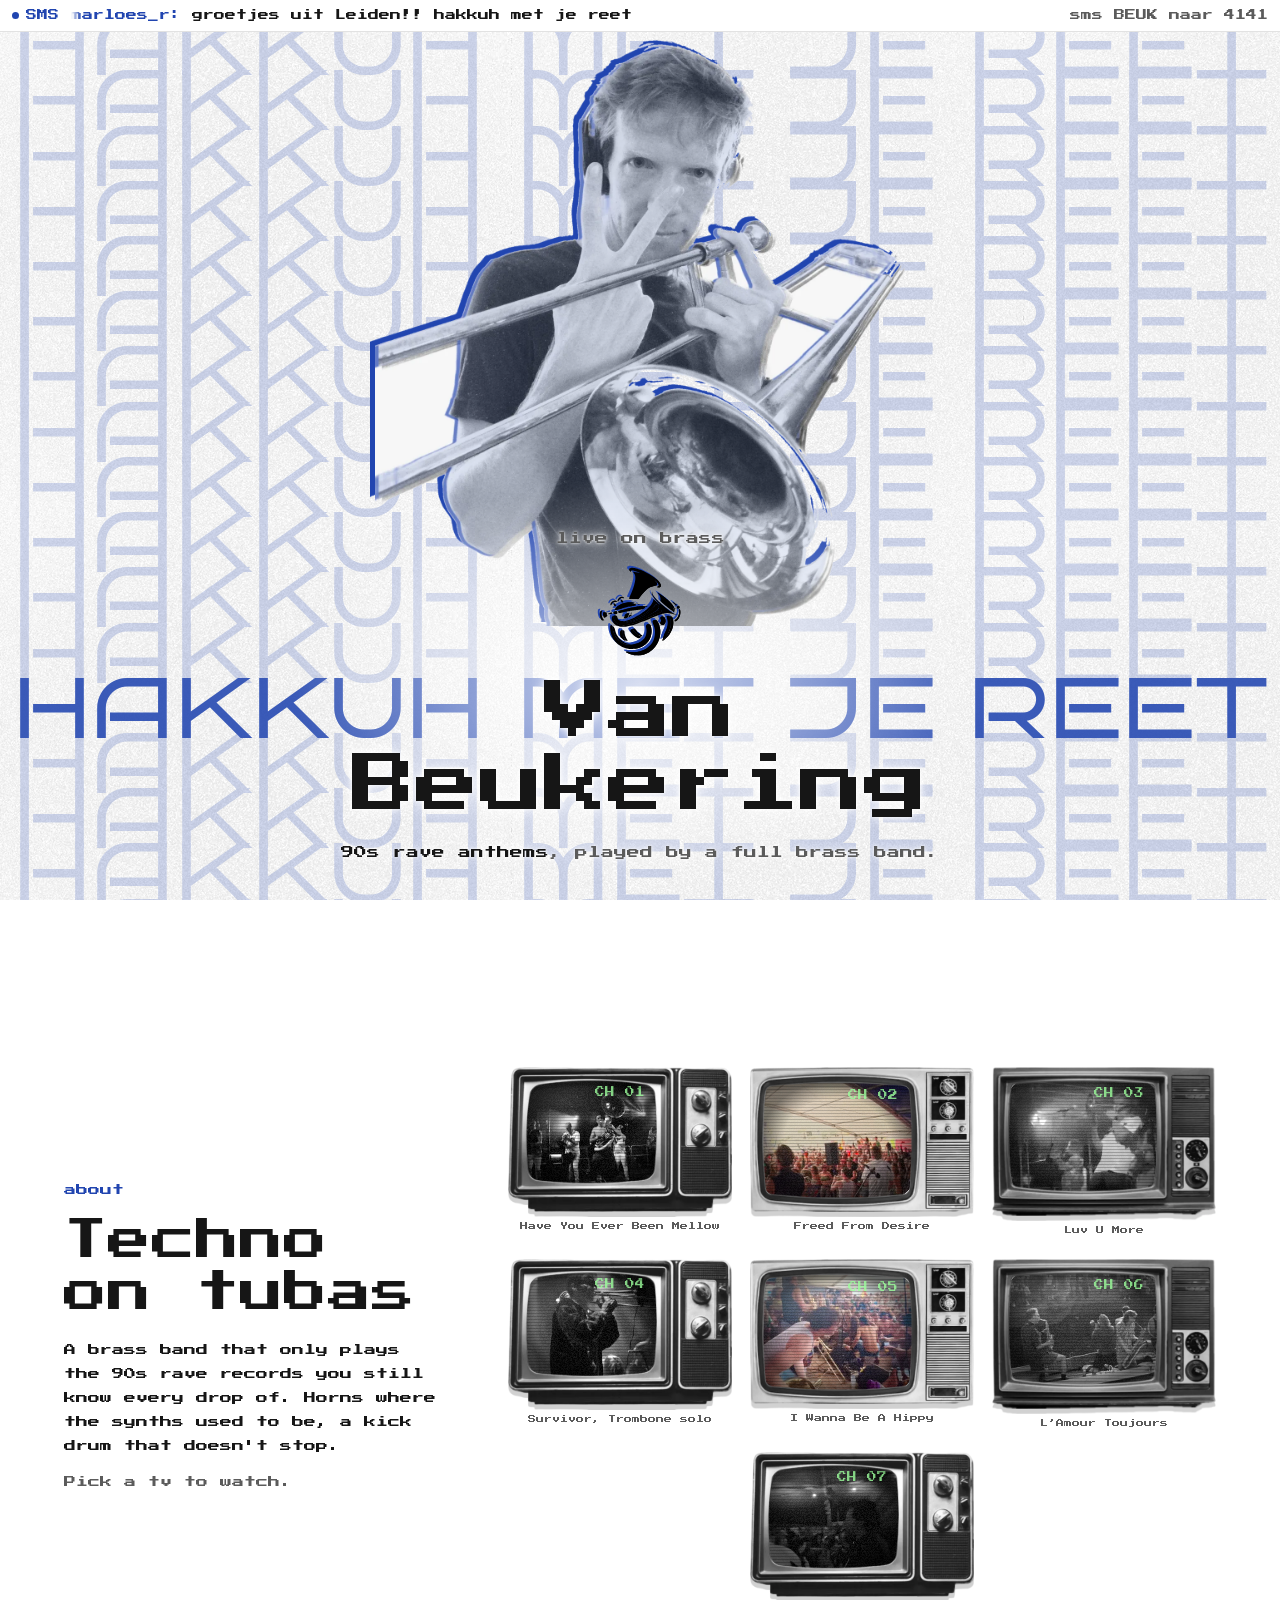
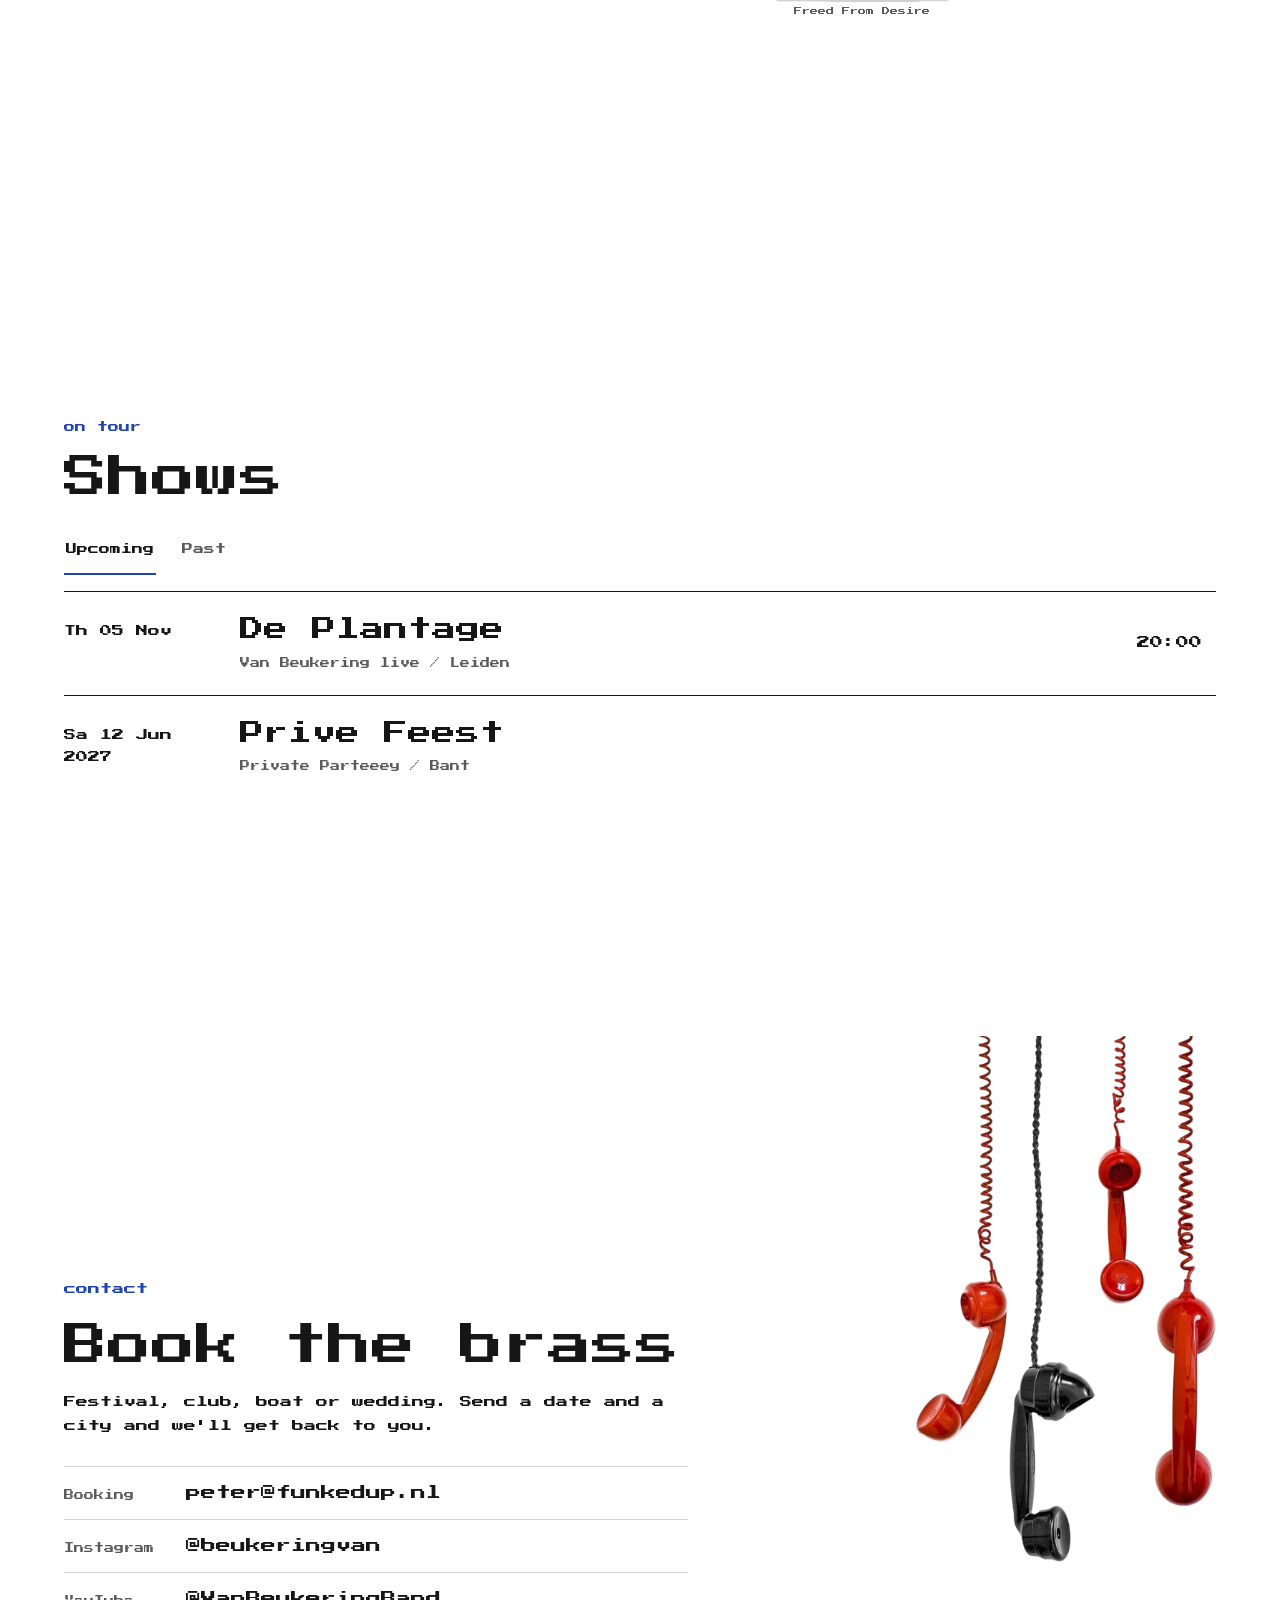
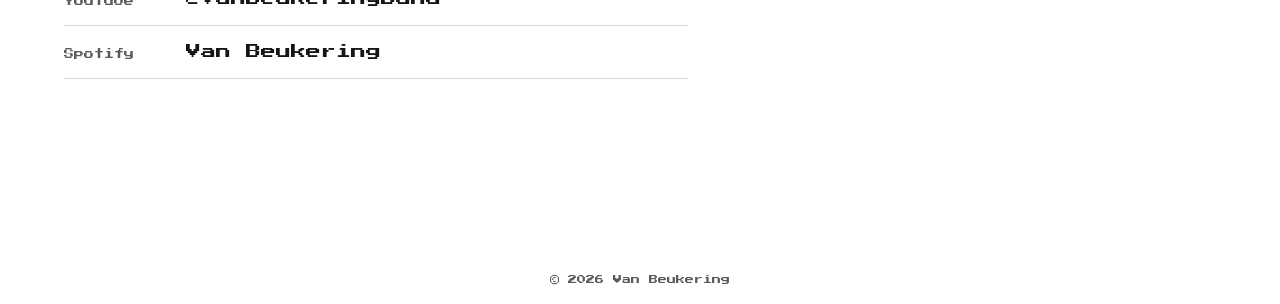
==== commit 7168e3a4: "Deploy site (73b7d1e)" ====
--- a/index.html
+++ b/index.html
@@ -1,5 +1,5 @@
 <!DOCTYPE html>
-<!-- build 8be6b7e -->
+<!-- build 73b7d1e -->
 <html lang="en">
 <head>
   <meta charset="UTF-8">
@@ -34,7 +34,7 @@
   <meta property="og:site_name" content="Van Beukering">
   <meta property="og:title" content="Van Beukering &#8212; 90s rave on brass">
   <meta property="og:description" content="90s rave anthems, played by a full brass band.">
-  <meta property="og:image" content="https://vanbeukering.band/og-image.jpg">
+  <meta property="og:image" content="https://vanbeukering.band/og-image.jpg?v=5b7291a536">
   <meta property="og:image:width" content="1200">
   <meta property="og:image:height" content="630">
   <meta property="og:image:alt" content="Van Beukering logo on pink">
@@ -42,8 +42,8 @@
   <meta name="twitter:card" content="summary_large_image">
   <link rel="canonical" href="https://vanbeukering.band/">
   <meta name="theme-color" content="#ffffff">
-  <link rel="icon" href="favicon-32.png" type="image/png" sizes="32x32">
-  <link rel="apple-touch-icon" href="apple-touch-icon.png">
+  <link rel="icon" href="favicon-32.png?v=58d4e62c43" type="image/png" sizes="32x32">
+  <link rel="apple-touch-icon" href="apple-touch-icon.png?v=7cc2404bcf">
   <link rel="preconnect" href="https://i.ytimg.com">
   <link rel="stylesheet" href="style.css?v=ebe239cdd7">
 </head>
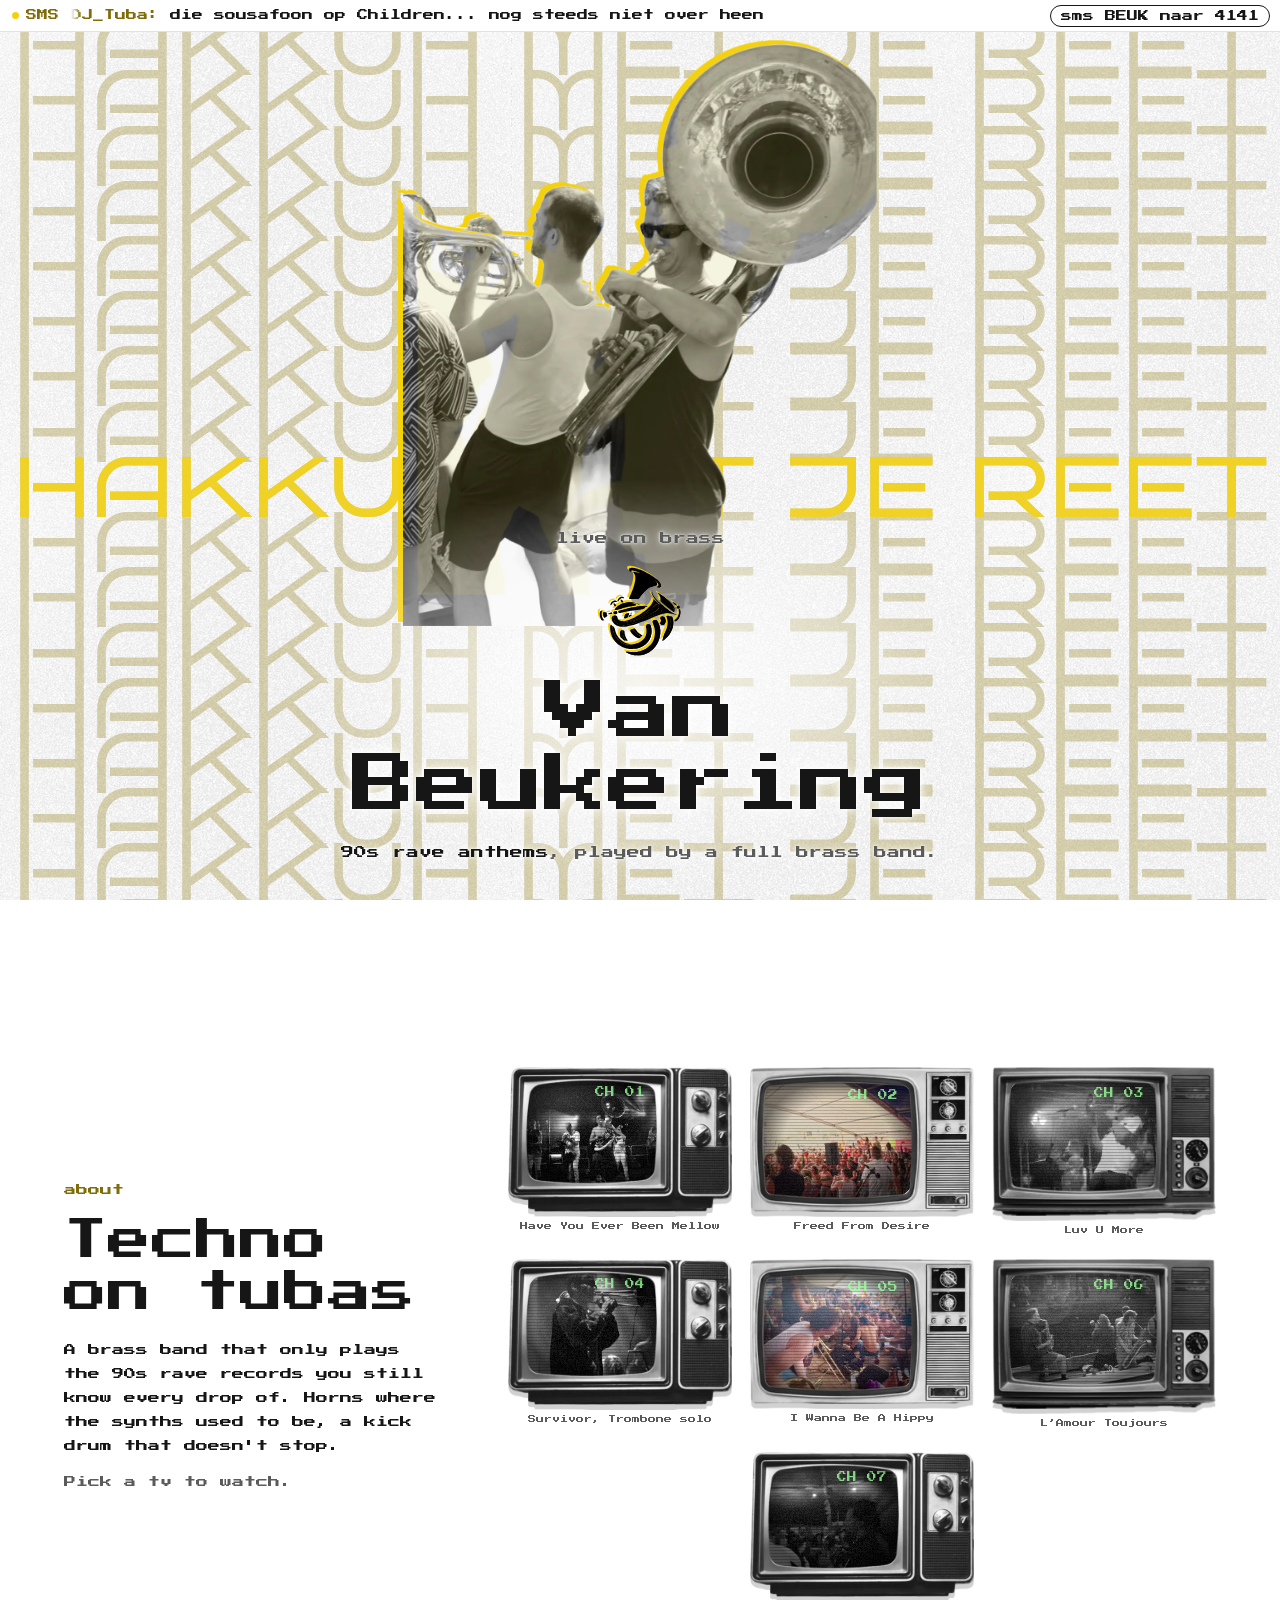
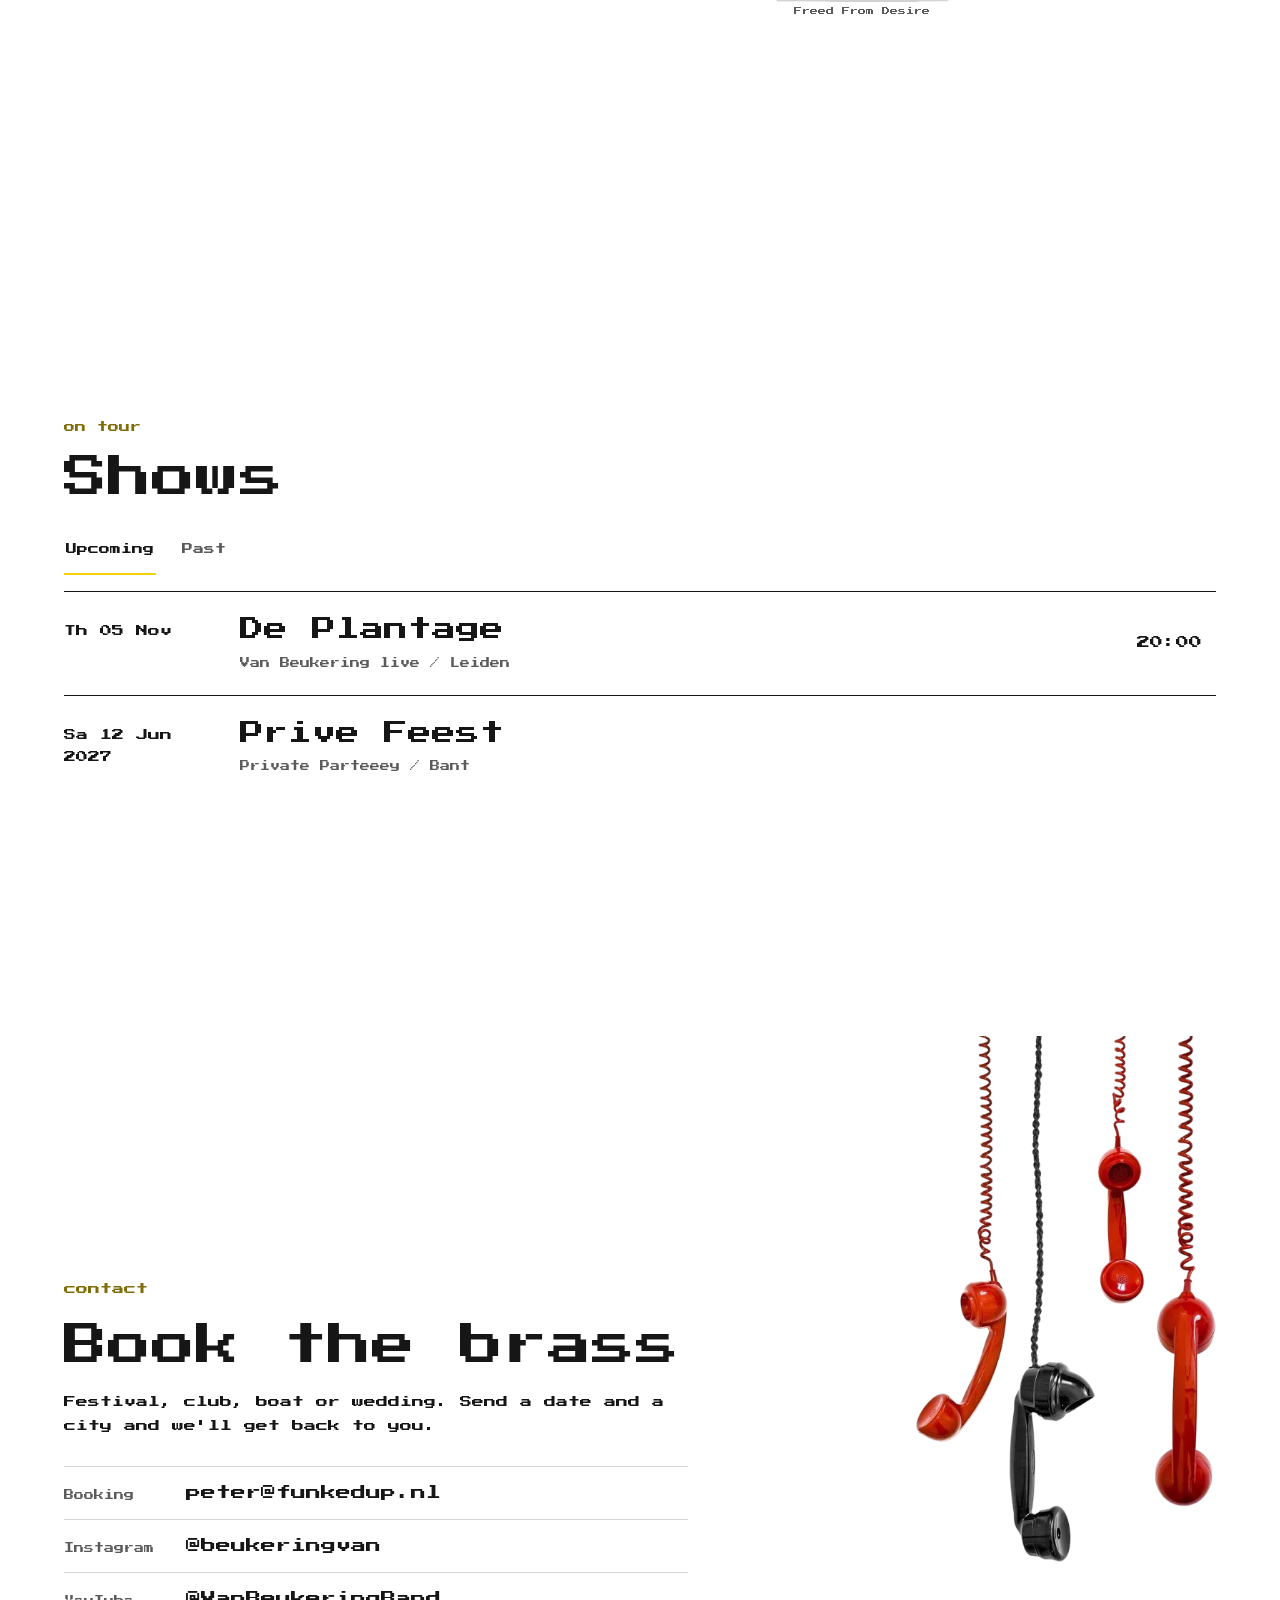
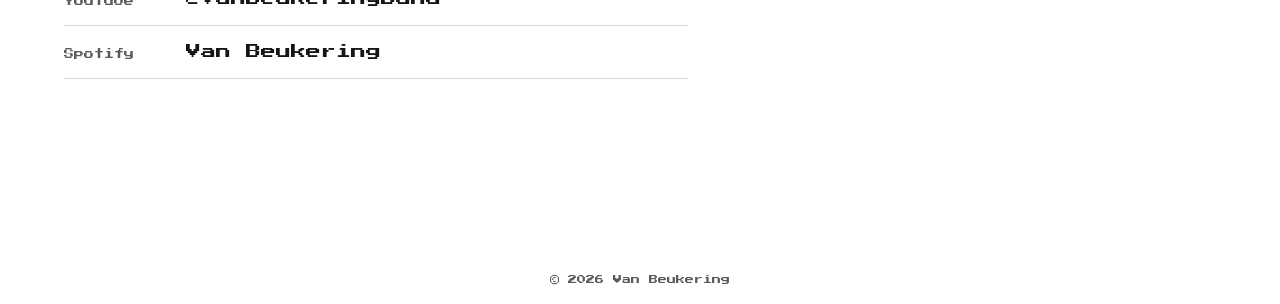
==== commit fb9936fb: "Deploy site (6a9a60b)" ====
--- a/index.html
+++ b/index.html
@@ -1,5 +1,5 @@
 <!DOCTYPE html>
-<!-- build 73b7d1e -->
+<!-- build 6a9a60b -->
 <html lang="en">
 <head>
   <meta charset="UTF-8">
@@ -45,16 +45,16 @@
   <link rel="icon" href="favicon-32.png?v=58d4e62c43" type="image/png" sizes="32x32">
   <link rel="apple-touch-icon" href="apple-touch-icon.png?v=7cc2404bcf">
   <link rel="preconnect" href="https://i.ytimg.com">
-  <link rel="stylesheet" href="style.css?v=ebe239cdd7">
+  <link rel="stylesheet" href="style.css?v=3430eb5174">
 </head>
 <body>
 <div id="ground" aria-hidden="true"></div>
 <div id="type" aria-hidden="true"></div>
 
 <div class="sms" id="sms" role="marquee" aria-label="Fan text messages">
-  <span class="sms-tag"><i aria-hidden="true"></i>SMS</span>
+  <span class="sms-tag"><i aria-hidden="true"></i><span class="sms-tag-t">SMS</span></span>
   <div class="sms-track" lang="nl"><p class="sms-msg" id="smsMsg"></p></div>
-  <a class="sms-cta" lang="nl" href="https://www.instagram.com/beukeringvan/" target="_blank" rel="noopener">sms BEUK naar 4141</a>
+  <a class="sms-cta" id="smsCta" lang="nl" href="https://www.instagram.com/beukeringvan/" target="_blank" rel="noopener" aria-haspopup="dialog"><span>sms BEUK<span class="sms-cta-long"> naar 4141</span></span></a>
 </div>
 
 <main>
@@ -720,6 +720,46 @@
   </div>
 </dialog>
 
+<dialog class="nk-dlg" id="nokia" aria-label="Text your own message on a Nokia 3310">
+  <div class="nokia" id="nk">
+    <span class="nk-ear" aria-hidden="true"></span>
+    <span class="nk-brand" aria-hidden="true">NOKIA</span>
+    <div class="nk-bezel">
+      <div class="nk-lcd">
+        <div class="nk-top" aria-hidden="true">
+          <span class="nk-bars"><i></i><i></i><i></i><i></i></span>
+          <span id="nkMode">Abc</span>
+          <span id="nkLeft">160</span>
+        </div>
+        <div class="nk-text" id="nkText" tabindex="0" role="textbox" aria-multiline="true" aria-label="Your message" lang="nl"></div>
+        <div class="nk-soft" id="nkSoft" aria-hidden="true">Send</div>
+      </div>
+    </div>
+    <div class="nk-nav">
+      <button type="button" class="nk-c" data-k="C" aria-label="Clear, hold to clear everything">C</button>
+      <button type="button" class="nk-navi" id="nkNavi" aria-label="Send"></button>
+      <span class="nk-rocker" aria-hidden="true"></span>
+    </div>
+    <div class="nk-keys">
+      <button type="button" data-k="1" aria-label="1, punctuation"><b>1</b><small>.,?!</small></button>
+      <button type="button" data-k="2" aria-label="2 abc"><b>2</b><small>abc</small></button>
+      <button type="button" data-k="3" aria-label="3 def"><b>3</b><small>def</small></button>
+      <button type="button" data-k="4" aria-label="4 ghi"><b>4</b><small>ghi</small></button>
+      <button type="button" data-k="5" aria-label="5 jkl"><b>5</b><small>jkl</small></button>
+      <button type="button" data-k="6" aria-label="6 mno"><b>6</b><small>mno</small></button>
+      <button type="button" data-k="7" aria-label="7 pqrs"><b>7</b><small>pqrs</small></button>
+      <button type="button" data-k="8" aria-label="8 tuv"><b>8</b><small>tuv</small></button>
+      <button type="button" data-k="9" aria-label="9 wxyz"><b>9</b><small>wxyz</small></button>
+      <button type="button" data-k="*" aria-label="star, smileys"><b>*</b><small>:-)</small></button>
+      <button type="button" data-k="0" aria-label="0, space"><b>0</b><small>_</small></button>
+      <button type="button" data-k="#" aria-label="hash, letter case"><b>#</b><small>Aa</small></button>
+    </div>
+    <span class="nk-mic" aria-hidden="true"></span>
+  </div>
+  <p class="nk-help">Press 2 twice for a b, like it's 2000. Or just type. <button type="button" id="nkClose">close</button></p>
+  <p class="sr-only" id="nkLive" aria-live="polite"></p>
+</dialog>
+
 <canvas id="dust" aria-hidden="true"></canvas>
 
 <script>
@@ -804,6 +844,8 @@
 const smsBar = document.getElementById('sms'), smsEl = document.getElementById('smsMsg'), track = smsEl.parentElement;
 const narrow = matchMedia('(max-width:700px)'), SMS_PAD = 10;
 let smsI = Math.floor(Math.random() * SMS.length), smsAnim = null, smsTimer = 0, smsHeld = false;
+// messages are always set as text, never as HTML: visitors' own messages run here too
+function smsLine(n, ...rest) { const b = document.createElement('b'); b.textContent = n + ':'; smsEl.replaceChildren(b, ' ', ...rest); }
 function nextSms() {
   clearTimeout(smsTimer);
   if (smsAnim) { smsAnim.onfinish = null; smsAnim.cancel(); smsAnim = null; }
@@ -811,14 +853,14 @@
   smsBar.classList.remove('new', 'wrap', 'typing'); void smsBar.offsetWidth; smsBar.classList.add('new');
   smsEl.style.transform = '';
   if (reduce) {
-    smsEl.innerHTML = `<b>${n}:</b> ${m}`;
+    smsLine(n, m);
     const wrap = smsEl.scrollWidth > track.clientWidth - 2 * SMS_PAD;
     smsBar.classList.toggle('wrap', wrap);
     if (!wrap) smsEl.style.transform = `translateX(${SMS_PAD}px)`;
     smsTimer = setTimeout(nextSms, 8000); return;
   }
   if (narrow.matches) { typeSms(n, m); return; }
-  smsEl.innerHTML = `<b>${n}:</b> ${m}`;
+  smsLine(n, m);
   const w = track.clientWidth, mw = smsEl.scrollWidth;
   smsAnim = smsEl.animate([{ transform: `translateX(${w}px)` }, { transform: `translateX(${-mw}px)` }], { duration: (w + mw) / 0.08, easing: 'linear' });
   if (smsHeld) smsAnim.pause();
@@ -826,8 +868,9 @@
 }
 function typeSms(n, m) {
   smsBar.classList.add('typing');
-  smsEl.innerHTML = `<b>${n}:</b> <span></span><i class="sms-cur" aria-hidden="true"></i>`;
-  const out = smsEl.querySelector('span');
+  const out = document.createElement('span'), cur = document.createElement('i');
+  cur.className = 'sms-cur'; cur.setAttribute('aria-hidden', 'true');
+  smsLine(n, out, cur);
   let k = 0;
   const follow = () => { smsEl.style.transform = `translateX(${Math.min(SMS_PAD, track.clientWidth - SMS_PAD - smsEl.scrollWidth)}px)`; };
   const step = () => {
@@ -841,9 +884,140 @@
 const holdSms = on => { smsHeld = on; if (smsAnim) on ? smsAnim.pause() : smsAnim.play(); };
 smsBar.addEventListener('pointerenter', e => { if (isMouse(e)) holdSms(true); });
 smsBar.addEventListener('pointerleave', e => { if (isMouse(e)) holdSms(false); });
-smsBar.addEventListener('focusin', () => holdSms(true)); smsBar.addEventListener('focusout', () => holdSms(false));
+// keyboard focus pauses it too (not the focus a closing dialog hands back after a click)
+smsBar.addEventListener('focusin', e => { if (e.target.matches(':focus-visible')) holdSms(true); });
+smsBar.addEventListener('focusout', () => holdSms(false));
 track.addEventListener('click', () => { holdSms(false); nextSms(); });
+/* your own messages (sent on the Nokia below) run in the bar next, and again later this visit */
+const MY_SMS = 'vb-my-sms', ME = 'jij';
+try { (JSON.parse(sessionStorage.getItem(MY_SMS)) || []).forEach(m => { if (typeof m === 'string') SMS.push([ME, m.slice(0, 160)]); }); } catch (e) {}
+function deliverSms(m) {
+  smsI %= SMS.length;
+  SMS.splice(smsI, 0, [ME, m]);
+  try { sessionStorage.setItem(MY_SMS, JSON.stringify(SMS.filter(s => s[0] === ME).map(s => s[1]).slice(-3))); } catch (e) {}
+  holdSms(false); nextSms();
+  smsBar.classList.add('mine'); setTimeout(() => smsBar.classList.remove('mine'), 2600);
+}
 nextSms();
+
+/* ---- NOKIA: "sms BEUK naar 4141" opens a Nokia 3310 to write your own text on.
+   Multi-tap like the real thing: press 2 twice for b; # changes the letter case (Abc, abc,
+   ABC, 123); * cycles smileys; 0 is a space; C deletes, hold C to clear. A keyboard works
+   too. Send shows the sending screen, the phone goes away and the message runs in the SMS
+   bar with the message tone. It is only shown on this visitor's own screen. ---- */
+const nk = document.getElementById('nokia'), nkPhone = document.getElementById('nk'), nkText = document.getElementById('nkText');
+const nkMode = document.getElementById('nkMode'), nkLeft = document.getElementById('nkLeft'), nkSoft = document.getElementById('nkSoft');
+const nkLive = document.getElementById('nkLive'), smsCta = document.getElementById('smsCta');
+const NK_KEYS = { '1': ".,?!'-1", '2': 'abc2', '3': 'def3', '4': 'ghi4', '5': 'jkl5', '6': 'mno6', '7': 'pqrs7', '8': 'tuv8', '9': 'wxyz9', '0': ' 0',
+                  '*': [':-)', ';-)', ':-D', '<3', ':-P', ':-(', '!!'] };
+const NK_MODES = ['Abc', 'abc', 'ABC', '123'], NK_MAX = 160, NK_TAP = 900;
+let nkBase = '', nkCand = '', nkKey = '', nkIdx = 0, nkTimer = 0, nkNoteTimer = 0, nkModeI = 0, nkBusy = false;
+
+// key tones and the "... -- ..." message tone; the audio starts on the first key press (iOS needs a tap for it)
+let audio = null;
+function soundOn() {
+  try { audio = audio || new (window.AudioContext || window.webkitAudioContext)(); if (audio.state === 'suspended') audio.resume(); }
+  catch (e) { audio = null; }
+}
+function beep(freq, dur, at, vol) {
+  if (!audio) return;
+  const t = audio.currentTime + at, o = audio.createOscillator(), g = audio.createGain();
+  o.type = 'square'; o.frequency.value = freq;
+  g.gain.setValueAtTime(0, t); g.gain.linearRampToValueAtTime(vol, t + .004);
+  g.gain.setValueAtTime(vol, t + dur - .006); g.gain.linearRampToValueAtTime(0, t + dur);
+  o.connect(g); g.connect(audio.destination); o.start(t); o.stop(t + dur + .02);
+}
+function keyTone() { soundOn(); beep(1400, .03, 0, .02); if (navigator.vibrate) navigator.vibrate(8); }
+function smsTone() {
+  const u = .075; let t = .05;
+  ['...', '--', '...'].forEach(letter => { for (const s of letter) { const d = s === '.' ? u : 3 * u; beep(1760, d, t, .045); t += d + u; } t += 2 * u; });
+}
+
+function nkCommit() { clearTimeout(nkTimer); nkBase += nkCand; nkCand = ''; nkKey = ''; }
+const nkCaps = () => nkModeI === 2 || (nkModeI === 0 && /(^|[.!?]\s+)$/.test(nkBase));
+function nkDraw() {
+  clearTimeout(nkNoteTimer);
+  const end = document.createElement('span');
+  if (nkCand) { end.className = 'nk-cand'; end.textContent = nkCand; } else end.className = 'nk-cur';
+  nkText.replaceChildren(nkBase, end);
+  nkText.scrollTop = nkText.scrollHeight;
+  nkMode.textContent = NK_MODES[nkModeI];
+  nkLeft.textContent = NK_MAX - (nkBase + nkCand).length;
+}
+function nkNote(html, ms) { nkText.innerHTML = html; clearTimeout(nkNoteTimer); nkNoteTimer = setTimeout(nkDraw, ms); }
+function nkType(s) { nkCommit(); if ((nkBase + s).length <= NK_MAX) nkBase += s; nkDraw(); }
+function nkDelete() { if (nkCand) { clearTimeout(nkTimer); nkCand = ''; nkKey = ''; } else nkBase = Array.from(nkBase).slice(0, -1).join(''); nkDraw(); }
+function nkPress(k) {
+  if (nkBusy) return;
+  if (k === 'C') { nkDelete(); return; }
+  if (k === '#') { nkCommit(); nkModeI = (nkModeI + 1) % NK_MODES.length; nkDraw(); return; }
+  if (nkModeI === 3 && /\d/.test(k)) { nkType(k); return; }
+  const opts = NK_KEYS[k];
+  if (!opts) return;
+  if (k === nkKey) nkIdx = (nkIdx + 1) % opts.length;          // same key again: the next letter
+  else { nkCommit(); nkKey = k; nkIdx = 0; }
+  const c = nkCaps() ? opts[nkIdx].toUpperCase() : opts[nkIdx];
+  if ((nkBase + c).length > NK_MAX) { nkCand = ''; nkKey = ''; nkDraw(); return; }
+  nkCand = c;
+  clearTimeout(nkTimer); nkTimer = setTimeout(() => { nkCommit(); nkDraw(); }, NK_TAP);
+  nkDraw();
+}
+function nkSend() {
+  if (nkBusy) return;
+  nkCommit();
+  const msg = nkBase.replace(/\s+/g, ' ').trim();
+  if (!msg) { nkNote('<div class="nk-screen">Write<br>something<br>first</div>', 1400); return; }
+  nkBusy = true; nkBase = ''; nkSoft.textContent = '';
+  nkText.innerHTML = '<div class="nk-screen"><svg class="nk-env" viewBox="0 0 22 14" aria-hidden="true"><path d="M1 1h20v12H1zM1 1l10 7 10-7" fill="none" stroke="currentColor" stroke-width="2"/></svg>Sending<br>message<i class="nk-prog"></i></div>';
+  nkLive.textContent = 'Sending message';
+  setTimeout(() => {
+    nkText.innerHTML = '<div class="nk-screen"><svg class="nk-ok" viewBox="0 0 16 12" aria-hidden="true"><path d="M1 6l5 5L15 1" fill="none" stroke="currentColor" stroke-width="2.4"/></svg>Message<br>sent</div>';
+    nkLive.textContent = 'Message sent';
+    setTimeout(() => nkHide(() => { nkBusy = false; deliverSms(msg); smsTone(); }), reduce ? 700 : 1100);
+  }, reduce ? 500 : 1700);
+}
+function nkOpen() {
+  if (nkBusy) return;
+  nkSoft.textContent = 'Send'; nkLive.textContent = ''; nkDraw();
+  nk.showModal();
+  nkText.focus({ preventScroll: true });
+  requestAnimationFrame(() => nk.classList.add('show'));
+}
+function nkHide(after) {
+  nkCommit(); nk.classList.remove('show');
+  const done = () => { nk.close(); if (after) after(); };
+  if (reduce) done(); else setTimeout(done, 380);
+}
+smsCta.addEventListener('click', e => {
+  if (e.ctrlKey || e.metaKey || e.shiftKey || e.button === 1) return;
+  e.preventDefault(); nkOpen();
+});
+// hold C to clear everything; a normal press deletes one letter
+let nkHold = 0, nkHeld = false;
+const cKey = nkPhone.querySelector('[data-k="C"]');
+cKey.addEventListener('pointerdown', () => {
+  nkHeld = false; clearTimeout(nkHold);
+  nkHold = setTimeout(() => { if (nkBusy) return; nkHeld = true; nkCommit(); nkBase = ''; keyTone(); nkDraw(); }, 650);
+});
+['pointerup', 'pointerleave', 'pointercancel'].forEach(t => cKey.addEventListener(t, () => clearTimeout(nkHold)));
+nkPhone.addEventListener('click', e => {
+  const b = e.target.closest('[data-k]');
+  if (!b) return;
+  if (b === cKey && nkHeld) { nkHeld = false; return; }
+  keyTone(); nkPress(b.dataset.k);
+});
+document.getElementById('nkNavi').addEventListener('click', () => { keyTone(); nkSend(); });
+document.getElementById('nkClose').addEventListener('click', () => nkHide());
+nk.addEventListener('cancel', e => { e.preventDefault(); nkHide(); });
+nk.addEventListener('click', e => { if (e.target === nk) nkHide(); });
+// typing on a keyboard: letters go in as typed, Backspace deletes, Enter sends
+nk.addEventListener('keydown', e => {
+  if (nkBusy || e.ctrlKey || e.metaKey || e.altKey) return;
+  if (e.target.tagName === 'BUTTON' && (e.key === 'Enter' || e.key === ' ')) return;   // the focused key does its own job
+  if (e.key === 'Enter') { e.preventDefault(); soundOn(); nkSend(); }
+  else if (e.key === 'Backspace') { e.preventDefault(); nkDelete(); }
+  else if (e.key.length === 1 || /^\p{Extended_Pictographic}/u.test(e.key)) { e.preventDefault(); soundOn(); nkType(e.key); }
+});
 
 /* ---- hero: glitch now and then, and rotate through the band members; each one brings their
    own colours (BAND, set up in <head>), switched under the glitch together with the photo ---- */
--- a/style.css
+++ b/style.css
@@ -54,9 +54,14 @@
 .sms-cur{display:inline-block;width:.7em;height:1em;margin-left:2px;vertical-align:-.12em;background:currentColor;animation:blink 1s steps(1) infinite}
 /* reduced motion and too long for one line: two smaller lines */
 .sms.wrap .sms-msg{left:10px;right:10px;white-space:normal;font-size:8px;line-height:1.35;max-height:2.7em;overflow:hidden}
-.sms-cta{display:flex;align-items:center;padding:0 12px;flex:0 0 auto;white-space:nowrap;opacity:.7;color:inherit;text-decoration:none;transition:opacity .2s,color .2s}
-.sms-cta:hover{opacity:1;color:var(--accent-text)}
-@media (max-width:700px){.sms-cta{display:none}}
+.sms-cta{display:flex;align-items:center;padding:0 10px;flex:0 0 auto;white-space:nowrap;color:inherit;text-decoration:none}
+.sms-cta>span{border:1.5px solid currentColor;border-radius:999px;padding:5px 10px 4px;transition:background .2s,color .2s,border-color .2s}
+.sms-cta:hover>span,.sms-cta:focus-visible>span{background:var(--accent-text);border-color:var(--accent-text);color:#fff}
+/* your own message just arrived */
+.sms{transition:box-shadow .4s}
+.sms.mine{box-shadow:inset 0 -3px 0 var(--accent)}
+/* phones: the dot alone says SMS, so "sms BEUK" fits next to the messages */
+@media (max-width:700px){.sms-tag{padding-right:6px}.sms-tag-t,.sms-cta-long{display:none}.sms-cta{padding:0 8px 0 4px}.sms-cta>span{padding:5px 8px 4px}}
 
 /* ============ SECTIONS ============ */
 main{position:relative;z-index:1}
@@ -219,6 +224,62 @@
   .contact-lines li{grid-template-columns:1fr;gap:6px}
 }
 
+/* ---- NOKIA 3310: write your own text (opened from the SMS bar) ----
+   Everything is sized in em, so the whole phone scales with its font-size to fit the screen. */
+dialog.nk-dlg{border:0;padding:0;margin:0;width:100vw;height:100vh;height:100dvh;max-width:none;max-height:none;background:transparent;overflow:hidden}
+dialog.nk-dlg[open]{display:flex;flex-direction:column;align-items:center;justify-content:center;gap:12px}
+dialog.nk-dlg::backdrop{background:rgba(10,10,10,0);transition:background .35s}
+dialog.nk-dlg.show::backdrop{background:rgba(10,10,10,.92)}
+.nokia{position:relative;flex:0 0 auto;display:flex;flex-direction:column;align-items:center;width:13em;height:30em;padding:1.2em 1.1em 1em;
+  font-size:min(calc((100vh - 110px) / 30),calc(92vw / 13),20px);font-size:min(calc((100dvh - 110px) / 30),calc(92vw / 13),20px);
+  border-radius:5.4em 5.4em 4.6em 4.6em/3.4em 3.4em 6.4em 6.4em;
+  background:radial-gradient(120% 55% at 28% 6%,rgba(255,255,255,.22),transparent 55%),linear-gradient(180deg,#2d4373,#1c2a4c 68%,#141e38);
+  box-shadow:0 1.4em 3em rgba(0,0,0,.55),inset 0 .25em .5em rgba(255,255,255,.2),inset 0 -.5em .9em rgba(0,0,0,.4);
+  touch-action:manipulation;-webkit-user-select:none;user-select:none;-webkit-tap-highlight-color:transparent;
+  transform:translateY(35%) rotate(5deg);opacity:0;transition:transform .5s cubic-bezier(.2,.9,.25,1.08),opacity .25s}
+dialog.nk-dlg.show .nokia{transform:none;opacity:1}
+.nokia :focus-visible{outline:2px solid #fff;outline-offset:2px}
+.nk-ear{flex:0 0 auto;width:2.6em;height:.32em;border-radius:1em;background:#0b1327;box-shadow:inset 0 .08em .12em rgba(0,0,0,.8)}
+.nk-brand{flex:0 0 auto;margin:.55em 0 .6em;font:900 .8em/1 'Arial Black',Arial,sans-serif;letter-spacing:.2em;color:#d3dbec;text-shadow:0 -1px 0 rgba(0,0,0,.4)}
+.nk-bezel{flex:0 0 auto;width:100%;height:9.6em;padding:.65em .7em 1.05em;background:#0c1430;border-radius:1em 1em 2.4em 2.4em/1em 1em 1.7em 1.7em;box-shadow:inset 0 .12em .3em rgba(0,0,0,.9),0 .06em 0 rgba(255,255,255,.18)}
+.nk-lcd{display:flex;flex-direction:column;height:100%;padding:.35em .5em .3em;border-radius:.35em;background:linear-gradient(180deg,#bdd5a0,#a2bf85);box-shadow:inset 0 .15em .45em rgba(0,0,0,.4);color:#1d2915;font-family:var(--f-pixel);font-size:.58em}
+.nk-top{display:flex;justify-content:space-between;align-items:flex-end;flex:0 0 auto;height:1.5em;font-size:.72em;line-height:1}
+.nk-bars{display:flex;align-items:flex-end;gap:2px;height:1.1em}
+.nk-bars i{display:block;width:.32em;background:currentColor}
+.nk-bars i:nth-child(1){height:30%}.nk-bars i:nth-child(2){height:55%}.nk-bars i:nth-child(3){height:80%}.nk-bars i:nth-child(4){height:100%}
+.nk-text{flex:1 1 auto;min-height:0;margin-top:.35em;overflow:hidden;white-space:pre-wrap;overflow-wrap:anywhere;line-height:1.5;outline:none;cursor:text}
+.nk-text:focus-visible{outline:1px dashed #1d2915;outline-offset:1px}
+.nk-cur{display:inline-block;width:.18em;height:1.15em;margin-left:1px;background:currentColor;vertical-align:-.25em;animation:blink 1s steps(1) infinite}
+.nk-cand{background:#1d2915;color:#b6cf99}
+.nk-soft{flex:0 0 auto;text-align:center;font-size:.8em;line-height:1;padding-top:.3em}
+.nk-screen{display:flex;flex-direction:column;align-items:center;justify-content:center;gap:.6em;height:100%;text-align:center;white-space:normal}
+.nk-env{width:2.6em;height:1.7em;shape-rendering:crispEdges;animation:nkfly .5s steps(3) infinite alternate}
+@keyframes nkfly{to{transform:translateX(.6em)}}
+.nk-prog{display:block;width:80%;height:.7em;border:2px solid currentColor;background:linear-gradient(currentColor,currentColor) 0 0/0 100% no-repeat;animation:nkprog 1.6s steps(8) forwards}
+@keyframes nkprog{to{background-size:100% 100%}}
+.nk-ok{width:2em;height:1.5em}
+.nk-nav{position:relative;flex:0 0 auto;width:100%;height:3.3em;margin-top:.35em}
+.nk-nav button{font:inherit;border:0;padding:0;cursor:pointer}
+.nk-navi{position:absolute;left:50%;top:.15em;width:5.2em;height:2.1em;margin-left:-2.6em;border-radius:50%/60%;background:linear-gradient(180deg,#5a71a8,#2c3e6c);box-shadow:inset 0 .14em .2em rgba(255,255,255,.35),0 .16em .3em rgba(0,0,0,.55)}
+.nk-c,.nk-rocker{position:absolute;top:1.15em;width:2.6em;height:1.55em;background:linear-gradient(180deg,#dfe5ee,#aeb8c8);box-shadow:inset 0 -.1em .2em rgba(0,0,0,.25),0 .12em .2em rgba(0,0,0,.5)}
+.nk-c{left:.15em;border-radius:1.2em .5em 1em .7em;transform:rotate(-9deg);color:#1b2440}
+.nk-nav .nk-c{font:700 1em/1 Arial,Helvetica,sans-serif}
+.nk-rocker{right:.15em;border-radius:.5em 1.2em .7em 1em;transform:rotate(9deg)}
+.nk-rocker::before,.nk-rocker::after{content:"";position:absolute;left:50%;margin-left:-.3em;border:.3em solid transparent}
+.nk-rocker::before{top:.05em;border-bottom-color:#1b2440}
+.nk-rocker::after{bottom:.05em;border-top-color:#1b2440}
+.nk-keys{flex:1 1 auto;width:100%;margin-top:.35em;display:grid;grid-template-columns:repeat(3,minmax(0,1fr));grid-auto-rows:minmax(0,1fr);gap:.42em .5em}
+.nk-keys button{font:inherit;display:flex;flex-direction:column;align-items:center;justify-content:center;min-width:0;border:0;padding:0;border-radius:46% 46% 50% 50%/50%;background:linear-gradient(180deg,#e6ebf2,#b0bacb);color:#1b2440;box-shadow:inset 0 -.12em .2em rgba(0,0,0,.25),0 .13em .22em rgba(0,0,0,.5);cursor:pointer;line-height:1}
+.nk-keys button:active,.nk-c:active,.nk-navi:active{transform:translateY(.06em);filter:brightness(.88)}
+.nk-c:active{transform:rotate(-9deg) translateY(.06em)}
+.nk-keys b{font:700 1.05em/1 Arial,Helvetica,sans-serif}
+.nk-keys small{margin-top:.22em;font:700 .5em/1 Arial,Helvetica,sans-serif;letter-spacing:.05em}
+.nk-mic{flex:0 0 auto;width:.45em;height:.45em;margin-top:.6em;border-radius:50%;background:#0b1327}
+.nk-help{margin:0;padding:0 16px;font-family:var(--f-pixel);font-size:10px;line-height:1.8;color:#e8e8e8;text-align:center;opacity:0;transition:opacity .3s}
+dialog.nk-dlg.show .nk-help{opacity:1}
+#nkClose{font:inherit;background:var(--brand);color:#111;border:0;padding:6px 14px;min-height:36px;margin-left:8px;cursor:pointer}
+.sr-only{position:absolute;width:1px;height:1px;margin:-1px;padding:0;overflow:hidden;clip:rect(0 0 0 0);white-space:nowrap;border:0}
+
 #dust{position:fixed;inset:0;width:100%;height:100%;pointer-events:none;z-index:100}
 @media (prefers-reduced-motion: reduce){
   *,*::before,*::after{animation-duration:.001ms!important;animation-iteration-count:1!important;transition:none!important}
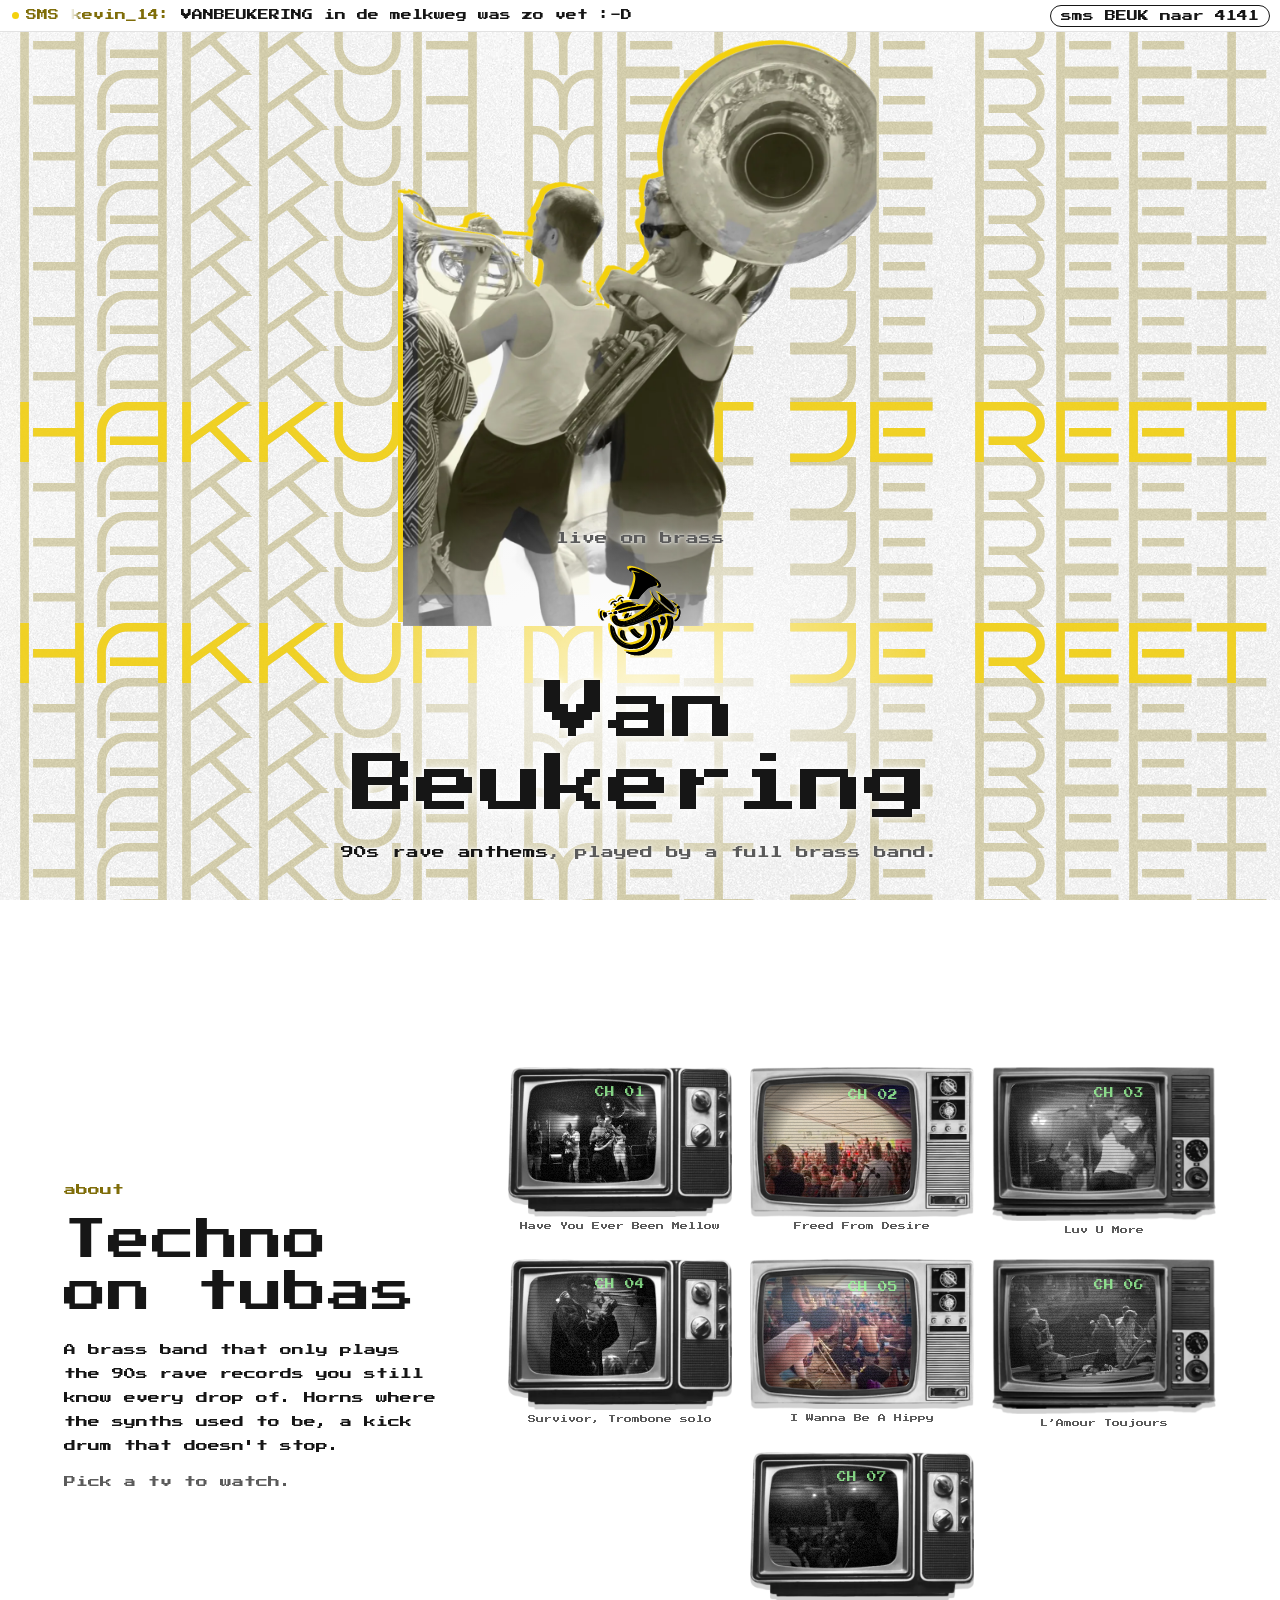
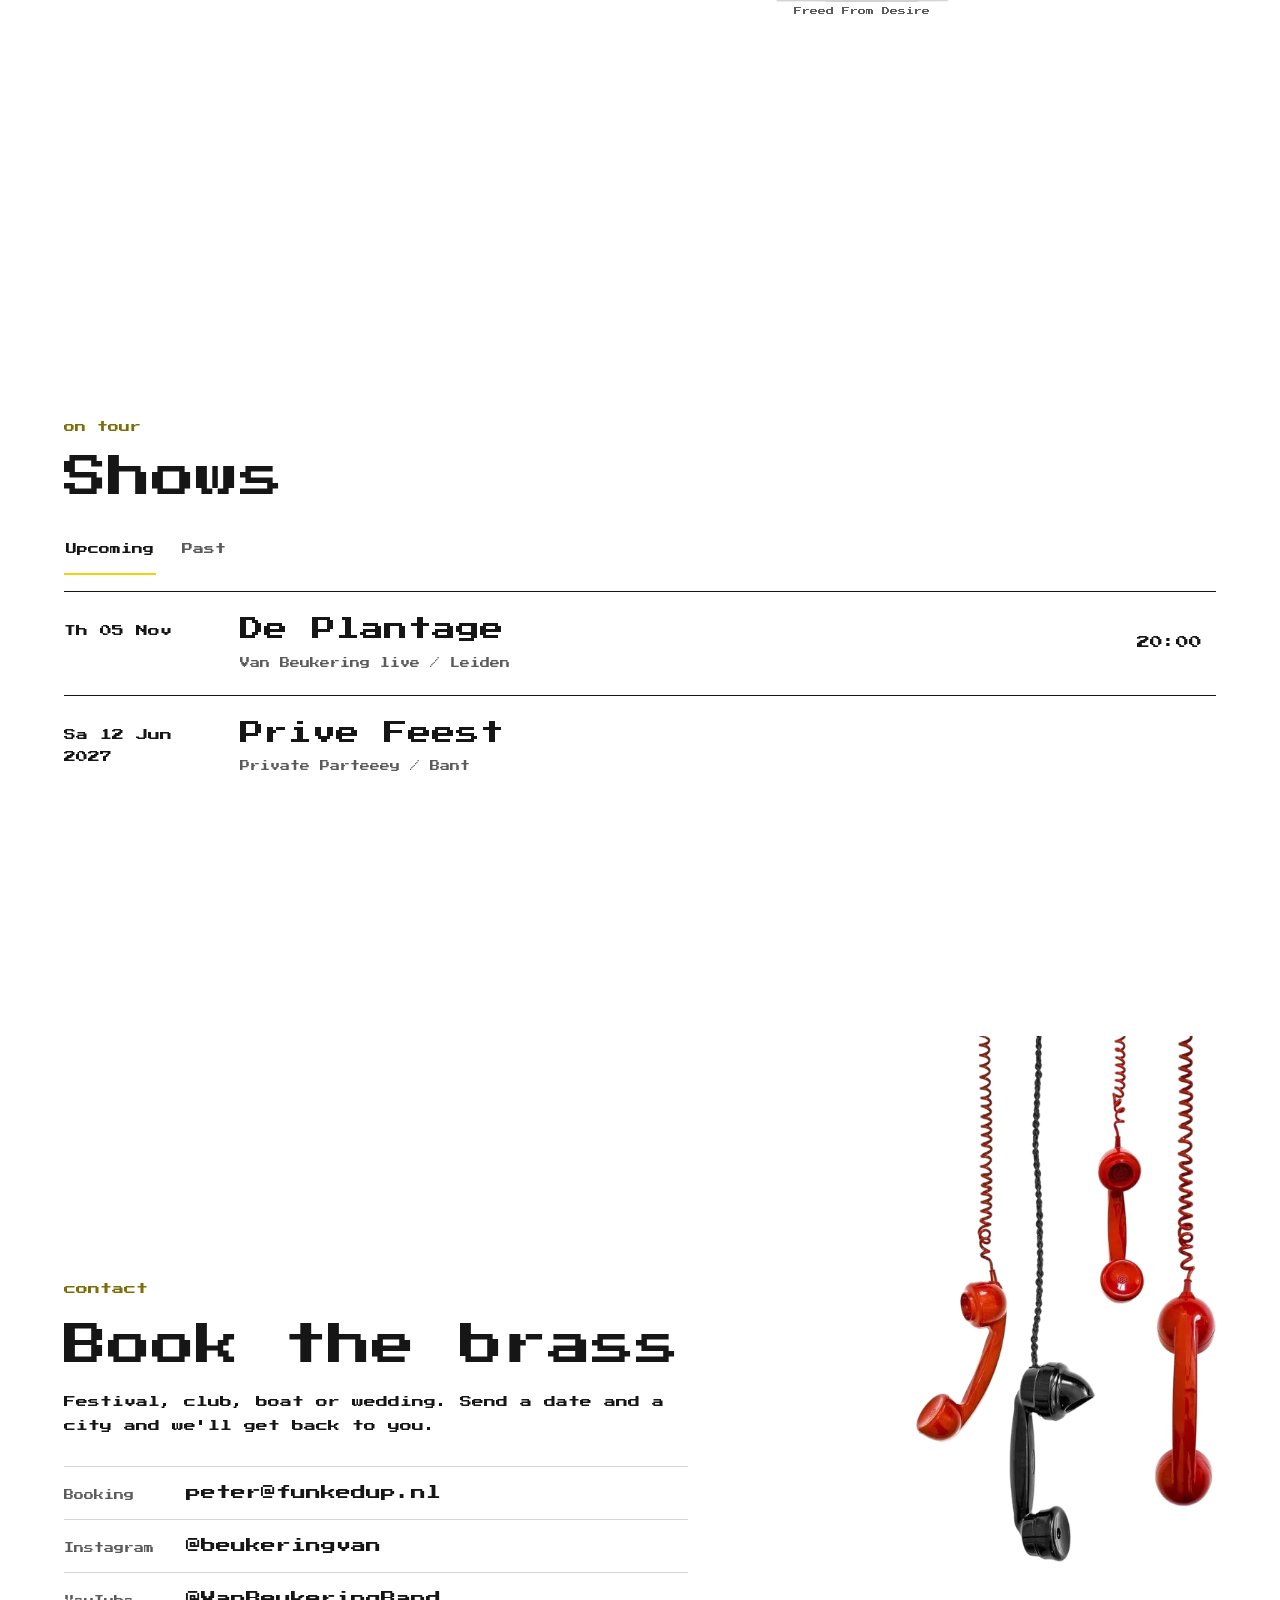
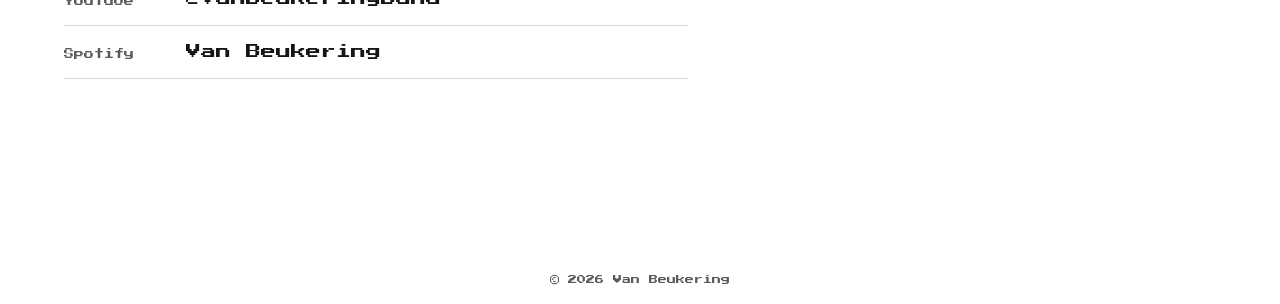
==== commit d0a0a123: "Deploy site (b7a5421)" ====
--- a/index.html
+++ b/index.html
@@ -1,10 +1,10 @@
 <!DOCTYPE html>
-<!-- build 6a9a60b -->
+<!-- build b7a5421 -->
 <html lang="en">
 <head>
   <meta charset="UTF-8">
   <meta name="viewport" content="width=device-width, initial-scale=1.0">
-  <title>Van Beukering &#8212; 90s rave on brass</title>
+  <title>Van Beukering - 90s rave on brass</title>
   <script>
     (function () {
       var old = ["vanbeukering.pimvandermeer.nl"];
@@ -32,7 +32,7 @@
   <meta name="description" content="Van Beukering: 90s rave anthems played by a full brass band. Videos, shows and booking.">
   <meta property="og:type" content="website">
   <meta property="og:site_name" content="Van Beukering">
-  <meta property="og:title" content="Van Beukering &#8212; 90s rave on brass">
+  <meta property="og:title" content="Van Beukering - 90s rave on brass">
   <meta property="og:description" content="90s rave anthems, played by a full brass band.">
   <meta property="og:image" content="https://vanbeukering.band/og-image.jpg?v=5b7291a536">
   <meta property="og:image:width" content="1200">
@@ -45,7 +45,7 @@
   <link rel="icon" href="favicon-32.png?v=58d4e62c43" type="image/png" sizes="32x32">
   <link rel="apple-touch-icon" href="apple-touch-icon.png?v=7cc2404bcf">
   <link rel="preconnect" href="https://i.ytimg.com">
-  <link rel="stylesheet" href="style.css?v=3430eb5174">
+  <link rel="stylesheet" href="style.css?v=9e189a3354">
 </head>
 <body>
 <div id="ground" aria-hidden="true"></div>
@@ -722,39 +722,30 @@
 
 <dialog class="nk-dlg" id="nokia" aria-label="Text your own message on a Nokia 3310">
   <div class="nokia" id="nk">
-    <span class="nk-ear" aria-hidden="true"></span>
-    <span class="nk-brand" aria-hidden="true">NOKIA</span>
-    <div class="nk-bezel">
-      <div class="nk-lcd">
-        <div class="nk-top" aria-hidden="true">
-          <span class="nk-bars"><i></i><i></i><i></i><i></i></span>
-          <span id="nkMode">Abc</span>
-          <span id="nkLeft">160</span>
-        </div>
-        <div class="nk-text" id="nkText" tabindex="0" role="textbox" aria-multiline="true" aria-label="Your message" lang="nl"></div>
-        <div class="nk-soft" id="nkSoft" aria-hidden="true">Send</div>
+    <div class="nk-lcd" style="--x:0.1334;--y:0.2657;--w:0.7246;--h:0.2163">
+      <div class="nk-top" aria-hidden="true">
+        <span class="nk-bars"><i></i><i></i><i></i><i></i></span>
+        <span id="nkMode">Abc</span>
+        <span id="nkLeft">160</span>
       </div>
-    </div>
-    <div class="nk-nav">
-      <button type="button" class="nk-c" data-k="C" aria-label="Clear, hold to clear everything">C</button>
-      <button type="button" class="nk-navi" id="nkNavi" aria-label="Send"></button>
-      <span class="nk-rocker" aria-hidden="true"></span>
-    </div>
-    <div class="nk-keys">
-      <button type="button" data-k="1" aria-label="1, punctuation"><b>1</b><small>.,?!</small></button>
-      <button type="button" data-k="2" aria-label="2 abc"><b>2</b><small>abc</small></button>
-      <button type="button" data-k="3" aria-label="3 def"><b>3</b><small>def</small></button>
-      <button type="button" data-k="4" aria-label="4 ghi"><b>4</b><small>ghi</small></button>
-      <button type="button" data-k="5" aria-label="5 jkl"><b>5</b><small>jkl</small></button>
-      <button type="button" data-k="6" aria-label="6 mno"><b>6</b><small>mno</small></button>
-      <button type="button" data-k="7" aria-label="7 pqrs"><b>7</b><small>pqrs</small></button>
-      <button type="button" data-k="8" aria-label="8 tuv"><b>8</b><small>tuv</small></button>
-      <button type="button" data-k="9" aria-label="9 wxyz"><b>9</b><small>wxyz</small></button>
-      <button type="button" data-k="*" aria-label="star, smileys"><b>*</b><small>:-)</small></button>
-      <button type="button" data-k="0" aria-label="0, space"><b>0</b><small>_</small></button>
-      <button type="button" data-k="#" aria-label="hash, letter case"><b>#</b><small>Aa</small></button>
-    </div>
-    <span class="nk-mic" aria-hidden="true"></span>
+      <div class="nk-text" id="nkText" tabindex="0" role="textbox" aria-multiline="true" aria-label="Your message" lang="nl"></div>
+      <div class="nk-soft" id="nkSoft" aria-hidden="true">Send</div>
+    </div>
+    <img class="nk-photo" src="nokia.webp" alt="" width="507" height="1200" loading="lazy">
+    <button type="button" class="nk-key" data-k="1" aria-label="1, punctuation" style="--x:0.1014;--y:0.65;--w:0.2028;--h:0.0566"></button>
+    <button type="button" class="nk-key" data-k="2" aria-label="2 abc" style="--x:0.3853;--y:0.6684;--w:0.2184;--h:0.0514"></button>
+    <button type="button" class="nk-key" data-k="3" aria-label="3 def" style="--x:0.6849;--y:0.6487;--w:0.2059;--h:0.0566"></button>
+    <button type="button" class="nk-key" data-k="4" aria-label="4 ghi" style="--x:0.1108;--y:0.7198;--w:0.2059;--h:0.0566"></button>
+    <button type="button" class="nk-key" data-k="5" aria-label="5 jkl" style="--x:0.3853;--y:0.7395;--w:0.2215;--h:0.05"></button>
+    <button type="button" class="nk-key" data-k="6" aria-label="6 mno" style="--x:0.6755;--y:0.7198;--w:0.2059;--h:0.0566"></button>
+    <button type="button" class="nk-key" data-k="7" aria-label="7 pqrs" style="--x:0.1232;--y:0.7909;--w:0.2059;--h:0.0553"></button>
+    <button type="button" class="nk-key" data-k="8" aria-label="8 tuv" style="--x:0.3885;--y:0.8107;--w:0.2184;--h:0.0474"></button>
+    <button type="button" class="nk-key" data-k="9" aria-label="9 wxyz" style="--x:0.6661;--y:0.7909;--w:0.2028;--h:0.054"></button>
+    <button type="button" class="nk-key" data-k="*" aria-label="star, smileys" style="--x:0.1357;--y:0.8607;--w:0.2028;--h:0.0553"></button>
+    <button type="button" class="nk-key" data-k="0" aria-label="0, space" style="--x:0.3885;--y:0.8805;--w:0.2184;--h:0.0474"></button>
+    <button type="button" class="nk-key" data-k="#" aria-label="hash, letter case" style="--x:0.6568;--y:0.8607;--w:0.2028;--h:0.054"></button>
+    <button type="button" class="nk-key" data-k="C" aria-label="Clear, hold to clear everything" style="--x:0.131;--y:0.5407;--w:0.2184;--h:0.0744"></button>
+    <button type="button" class="nk-key" id="nkNavi" aria-label="Send" style="--x:0.2855;--y:0.5183;--w:0.415;--h:0.0527"></button>
   </div>
   <p class="nk-help">Press 2 twice for a b, like it's 2000. Or just type. <button type="button" id="nkClose">close</button></p>
   <p class="sr-only" id="nkLive" aria-live="polite"></p>
@@ -1000,6 +991,15 @@
   nkHold = setTimeout(() => { if (nkBusy) return; nkHeld = true; nkCommit(); nkBase = ''; keyTone(); nkDraw(); }, 650);
 });
 ['pointerup', 'pointerleave', 'pointercancel'].forEach(t => cKey.addEventListener(t, () => clearTimeout(nkHold)));
+nkPhone.addEventListener('pointerdown', e => {
+  const b = e.target.closest('.nk-key');
+  if (!b) return;
+  b.classList.add('down');
+  const up = () => setTimeout(() => b.classList.remove('down'), 90);
+  b.addEventListener('pointerup', up, { once: true }); b.addEventListener('pointerleave', up, { once: true });
+});
+// fetch the phone photo as soon as someone heads for the button
+['pointerenter', 'pointerdown', 'focus'].forEach(t => smsCta.addEventListener(t, () => { new Image().src = 'nokia.webp'; }, { once: true }));
 nkPhone.addEventListener('click', e => {
   const b = e.target.closest('[data-k]');
   if (!b) return;
--- a/style.css
+++ b/style.css
@@ -225,30 +225,38 @@
 }
 
 /* ---- NOKIA 3310: write your own text (opened from the SMS bar) ----
-   Everything is sized in em, so the whole phone scales with its font-size to fit the screen. */
+   A black and white photo like the TVs (static/nokia.webp, made by tools/prepare_nokia.py). The
+   LCD sits behind its cut-out screen and the keys are buttons on top; both are placed with
+   --x --y --w --h (fractions of the photo) from the template. The LCD is sized in em, and the
+   phone's font-size follows its width, so everything scales together. */
 dialog.nk-dlg{border:0;padding:0;margin:0;width:100vw;height:100vh;height:100dvh;max-width:none;max-height:none;background:transparent;overflow:hidden}
 dialog.nk-dlg[open]{display:flex;flex-direction:column;align-items:center;justify-content:center;gap:12px}
 dialog.nk-dlg::backdrop{background:rgba(10,10,10,0);transition:background .35s}
 dialog.nk-dlg.show::backdrop{background:rgba(10,10,10,.92)}
-.nokia{position:relative;flex:0 0 auto;display:flex;flex-direction:column;align-items:center;width:13em;height:30em;padding:1.2em 1.1em 1em;
-  font-size:min(calc((100vh - 110px) / 30),calc(92vw / 13),20px);font-size:min(calc((100dvh - 110px) / 30),calc(92vw / 13),20px);
-  border-radius:5.4em 5.4em 4.6em 4.6em/3.4em 3.4em 6.4em 6.4em;
-  background:radial-gradient(120% 55% at 28% 6%,rgba(255,255,255,.22),transparent 55%),linear-gradient(180deg,#2d4373,#1c2a4c 68%,#141e38);
-  box-shadow:0 1.4em 3em rgba(0,0,0,.55),inset 0 .25em .5em rgba(255,255,255,.2),inset 0 -.5em .9em rgba(0,0,0,.4);
+.nokia{position:relative;flex:0 0 auto;aspect-ratio:1282/3037;
+  width:min(calc((100vh - 110px) * .4221),92vw,300px);width:min(calc((100dvh - 110px) * .4221),92vw,300px);
+  font-size:min(calc((100vh - 110px) * .4221 / 13),calc(92vw / 13),calc(300px / 13));font-size:min(calc((100dvh - 110px) * .4221 / 13),calc(92vw / 13),calc(300px / 13));
+  filter:drop-shadow(0 18px 30px rgba(0,0,0,.55));
   touch-action:manipulation;-webkit-user-select:none;user-select:none;-webkit-tap-highlight-color:transparent;
   transform:translateY(35%) rotate(5deg);opacity:0;transition:transform .5s cubic-bezier(.2,.9,.25,1.08),opacity .25s}
 dialog.nk-dlg.show .nokia{transform:none;opacity:1}
-.nokia :focus-visible{outline:2px solid #fff;outline-offset:2px}
-.nk-ear{flex:0 0 auto;width:2.6em;height:.32em;border-radius:1em;background:#0b1327;box-shadow:inset 0 .08em .12em rgba(0,0,0,.8)}
-.nk-brand{flex:0 0 auto;margin:.55em 0 .6em;font:900 .8em/1 'Arial Black',Arial,sans-serif;letter-spacing:.2em;color:#d3dbec;text-shadow:0 -1px 0 rgba(0,0,0,.4)}
-.nk-bezel{flex:0 0 auto;width:100%;height:9.6em;padding:.65em .7em 1.05em;background:#0c1430;border-radius:1em 1em 2.4em 2.4em/1em 1em 1.7em 1.7em;box-shadow:inset 0 .12em .3em rgba(0,0,0,.9),0 .06em 0 rgba(255,255,255,.18)}
-.nk-lcd{display:flex;flex-direction:column;height:100%;padding:.35em .5em .3em;border-radius:.35em;background:linear-gradient(180deg,#bdd5a0,#a2bf85);box-shadow:inset 0 .15em .45em rgba(0,0,0,.4);color:#1d2915;font-family:var(--f-pixel);font-size:.58em}
+.nk-photo{position:absolute;inset:0;width:100%;height:100%;max-width:none;z-index:2;pointer-events:none}
+.nk-lcd{position:absolute;z-index:1;left:calc(var(--x) * 100% - 1%);top:calc(var(--y) * 100% - .5%);width:calc(var(--w) * 100% + 2%);height:calc(var(--h) * 100% + 1%);
+  display:flex;flex-direction:column;padding:.75em 1.15em .6em;background:linear-gradient(180deg,#bcd1a4,#9db687);box-shadow:inset 0 .4em .9em rgba(0,0,0,.35);
+  color:#1d2915;font-family:var(--f-pixel);font-size:.56em}
+/* each key is a round window onto the same photo, so pressing it moves the real key */
+.nk-key{position:absolute;z-index:3;left:calc(var(--x) * 100%);top:calc(var(--y) * 100%);width:calc(var(--w) * 100%);height:calc(var(--h) * 100%);
+  padding:0;border:0;border-radius:50%;cursor:pointer;
+  background:url(nokia.webp) no-repeat calc(var(--x) / (1 - var(--w)) * 100%) calc(var(--y) / (1 - var(--h)) * 100%)/calc(100% / var(--w)) calc(100% / var(--h));
+  transition:transform .06s,filter .06s}
+.nk-key:active,.nk-key.down{transform:translateY(.09em);filter:brightness(.78)}
+.nokia :focus-visible{outline:2px solid #fff;outline-offset:1px}
 .nk-top{display:flex;justify-content:space-between;align-items:flex-end;flex:0 0 auto;height:1.5em;font-size:.72em;line-height:1}
 .nk-bars{display:flex;align-items:flex-end;gap:2px;height:1.1em}
 .nk-bars i{display:block;width:.32em;background:currentColor}
 .nk-bars i:nth-child(1){height:30%}.nk-bars i:nth-child(2){height:55%}.nk-bars i:nth-child(3){height:80%}.nk-bars i:nth-child(4){height:100%}
 .nk-text{flex:1 1 auto;min-height:0;margin-top:.35em;overflow:hidden;white-space:pre-wrap;overflow-wrap:anywhere;line-height:1.5;outline:none;cursor:text}
-.nk-text:focus-visible{outline:1px dashed #1d2915;outline-offset:1px}
+.nk-text:focus-visible{outline:none}   /* the blinking cursor shows where you type */
 .nk-cur{display:inline-block;width:.18em;height:1.15em;margin-left:1px;background:currentColor;vertical-align:-.25em;animation:blink 1s steps(1) infinite}
 .nk-cand{background:#1d2915;color:#b6cf99}
 .nk-soft{flex:0 0 auto;text-align:center;font-size:.8em;line-height:1;padding-top:.3em}
@@ -258,23 +266,6 @@
 .nk-prog{display:block;width:80%;height:.7em;border:2px solid currentColor;background:linear-gradient(currentColor,currentColor) 0 0/0 100% no-repeat;animation:nkprog 1.6s steps(8) forwards}
 @keyframes nkprog{to{background-size:100% 100%}}
 .nk-ok{width:2em;height:1.5em}
-.nk-nav{position:relative;flex:0 0 auto;width:100%;height:3.3em;margin-top:.35em}
-.nk-nav button{font:inherit;border:0;padding:0;cursor:pointer}
-.nk-navi{position:absolute;left:50%;top:.15em;width:5.2em;height:2.1em;margin-left:-2.6em;border-radius:50%/60%;background:linear-gradient(180deg,#5a71a8,#2c3e6c);box-shadow:inset 0 .14em .2em rgba(255,255,255,.35),0 .16em .3em rgba(0,0,0,.55)}
-.nk-c,.nk-rocker{position:absolute;top:1.15em;width:2.6em;height:1.55em;background:linear-gradient(180deg,#dfe5ee,#aeb8c8);box-shadow:inset 0 -.1em .2em rgba(0,0,0,.25),0 .12em .2em rgba(0,0,0,.5)}
-.nk-c{left:.15em;border-radius:1.2em .5em 1em .7em;transform:rotate(-9deg);color:#1b2440}
-.nk-nav .nk-c{font:700 1em/1 Arial,Helvetica,sans-serif}
-.nk-rocker{right:.15em;border-radius:.5em 1.2em .7em 1em;transform:rotate(9deg)}
-.nk-rocker::before,.nk-rocker::after{content:"";position:absolute;left:50%;margin-left:-.3em;border:.3em solid transparent}
-.nk-rocker::before{top:.05em;border-bottom-color:#1b2440}
-.nk-rocker::after{bottom:.05em;border-top-color:#1b2440}
-.nk-keys{flex:1 1 auto;width:100%;margin-top:.35em;display:grid;grid-template-columns:repeat(3,minmax(0,1fr));grid-auto-rows:minmax(0,1fr);gap:.42em .5em}
-.nk-keys button{font:inherit;display:flex;flex-direction:column;align-items:center;justify-content:center;min-width:0;border:0;padding:0;border-radius:46% 46% 50% 50%/50%;background:linear-gradient(180deg,#e6ebf2,#b0bacb);color:#1b2440;box-shadow:inset 0 -.12em .2em rgba(0,0,0,.25),0 .13em .22em rgba(0,0,0,.5);cursor:pointer;line-height:1}
-.nk-keys button:active,.nk-c:active,.nk-navi:active{transform:translateY(.06em);filter:brightness(.88)}
-.nk-c:active{transform:rotate(-9deg) translateY(.06em)}
-.nk-keys b{font:700 1.05em/1 Arial,Helvetica,sans-serif}
-.nk-keys small{margin-top:.22em;font:700 .5em/1 Arial,Helvetica,sans-serif;letter-spacing:.05em}
-.nk-mic{flex:0 0 auto;width:.45em;height:.45em;margin-top:.6em;border-radius:50%;background:#0b1327}
 .nk-help{margin:0;padding:0 16px;font-family:var(--f-pixel);font-size:10px;line-height:1.8;color:#e8e8e8;text-align:center;opacity:0;transition:opacity .3s}
 dialog.nk-dlg.show .nk-help{opacity:1}
 #nkClose{font:inherit;background:var(--brand);color:#111;border:0;padding:6px 14px;min-height:36px;margin-left:8px;cursor:pointer}
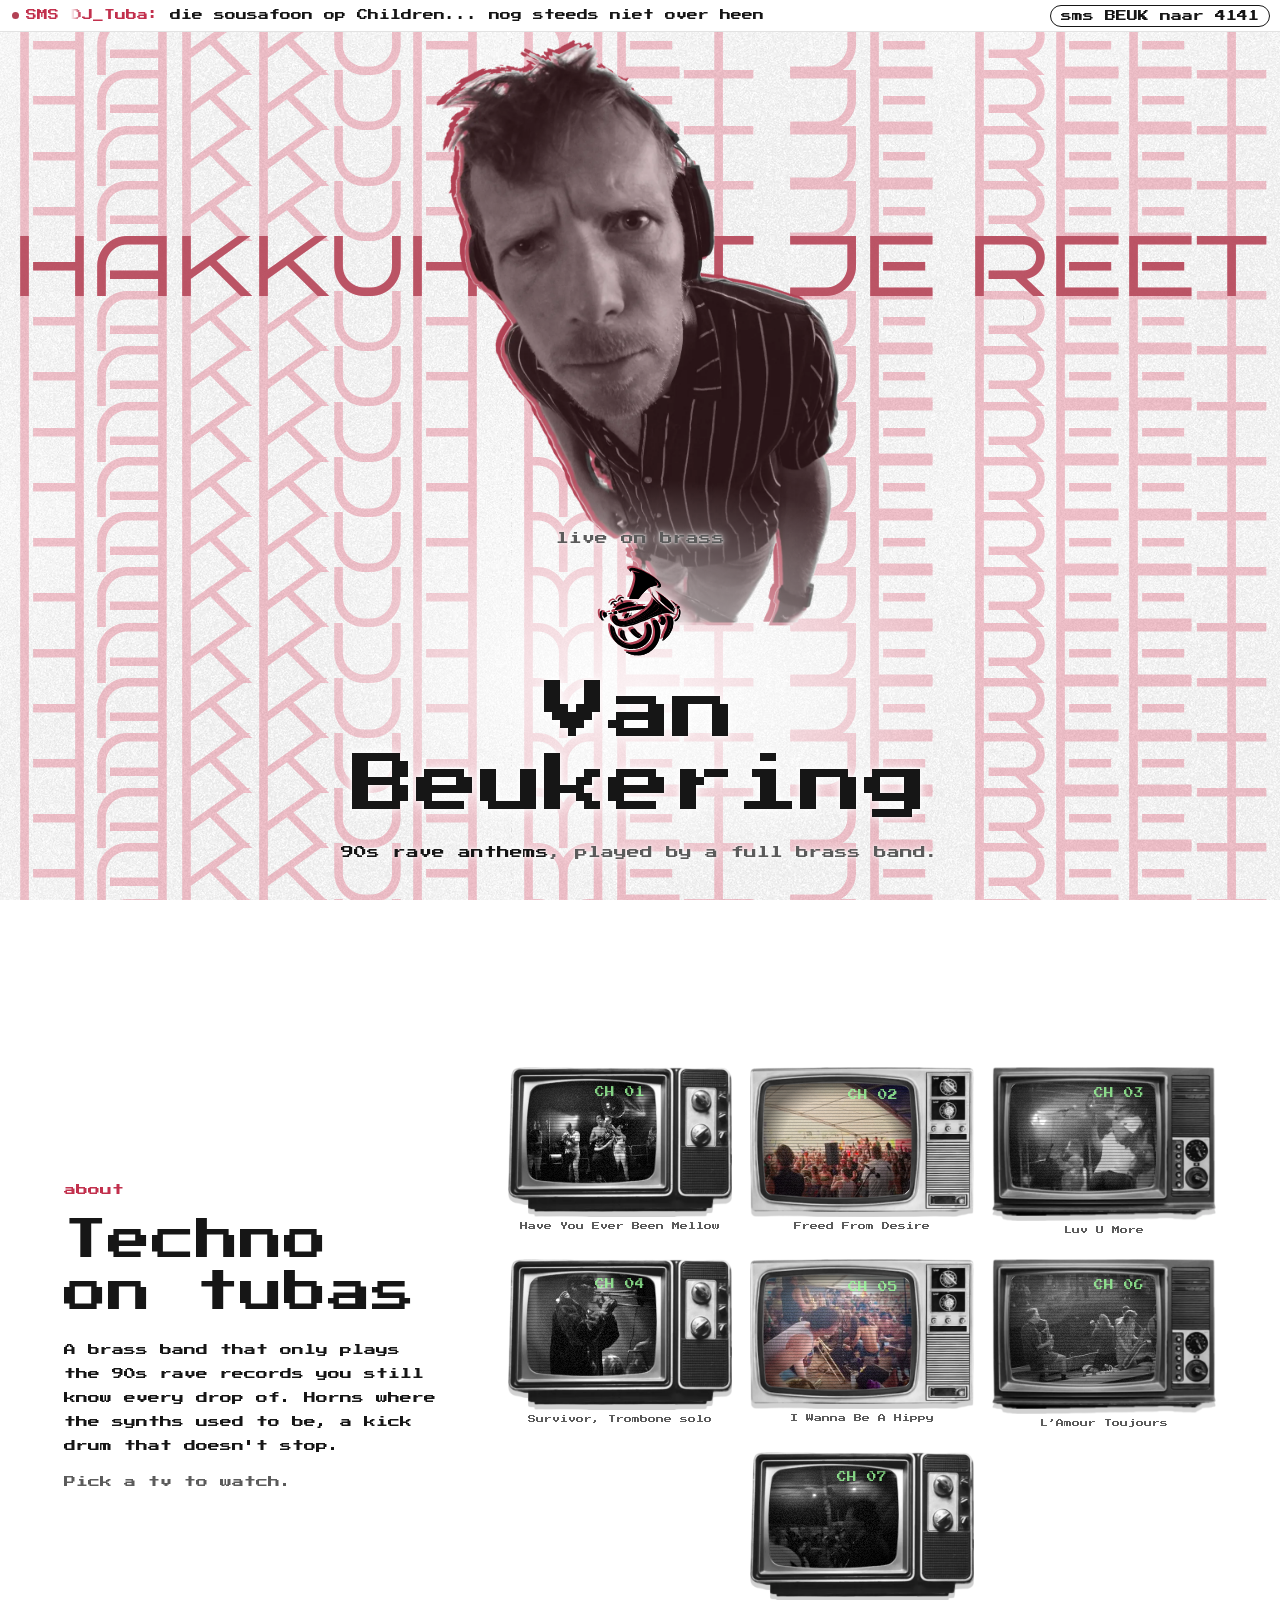
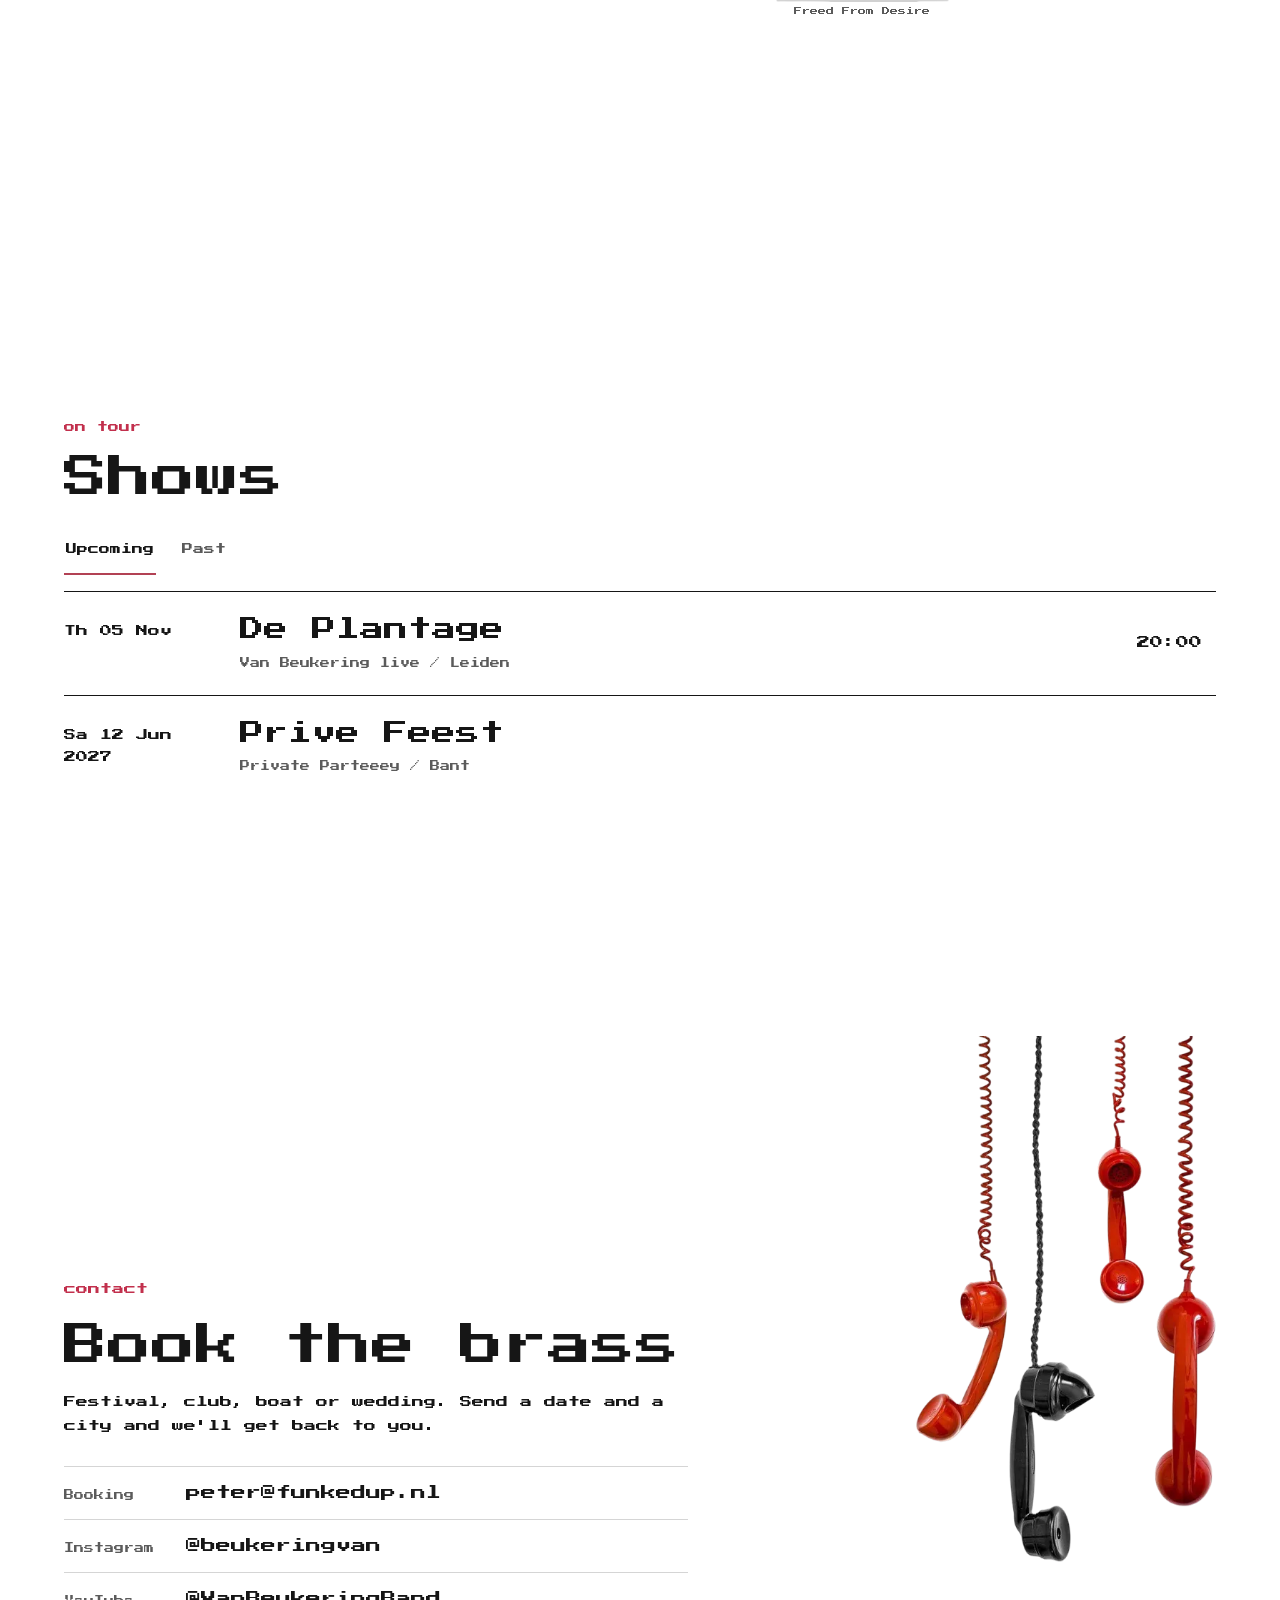
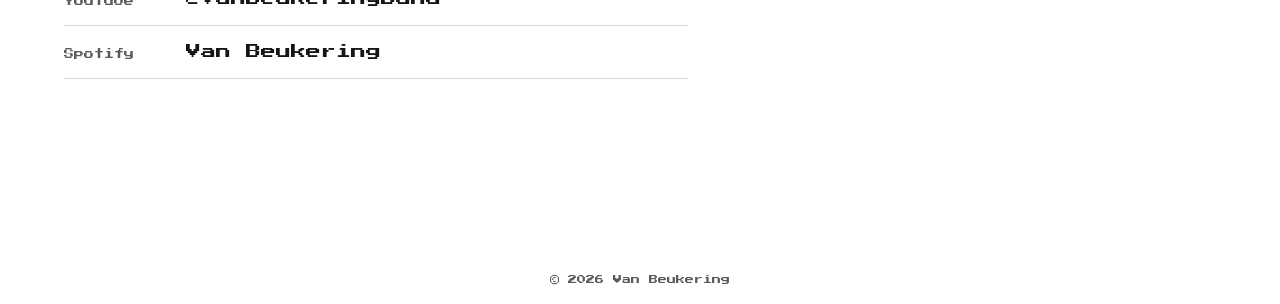
==== commit cc4e7abb: "Deploy site (834e8e7)" ====
--- a/index.html
+++ b/index.html
@@ -1,5 +1,5 @@
 <!DOCTYPE html>
-<!-- build b7a5421 -->
+<!-- build 834e8e7 -->
 <html lang="en">
 <head>
   <meta charset="UTF-8">
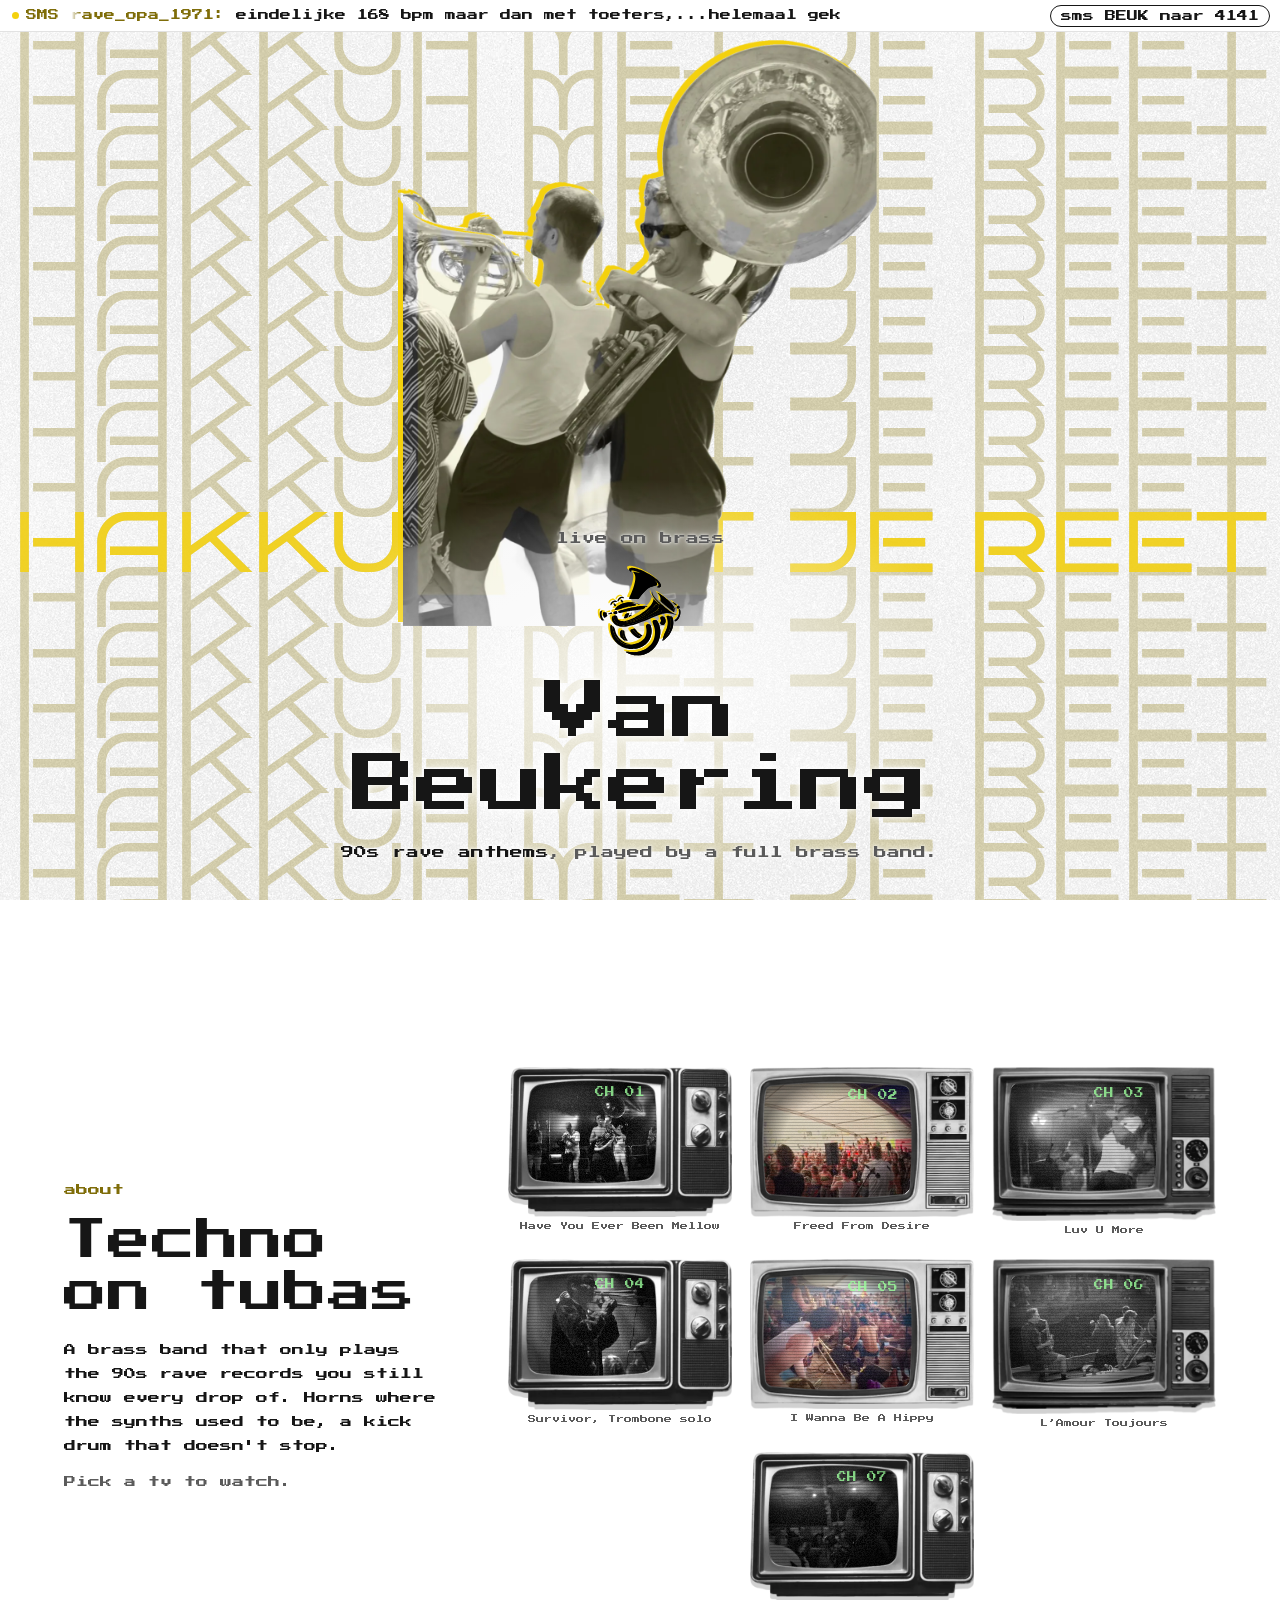
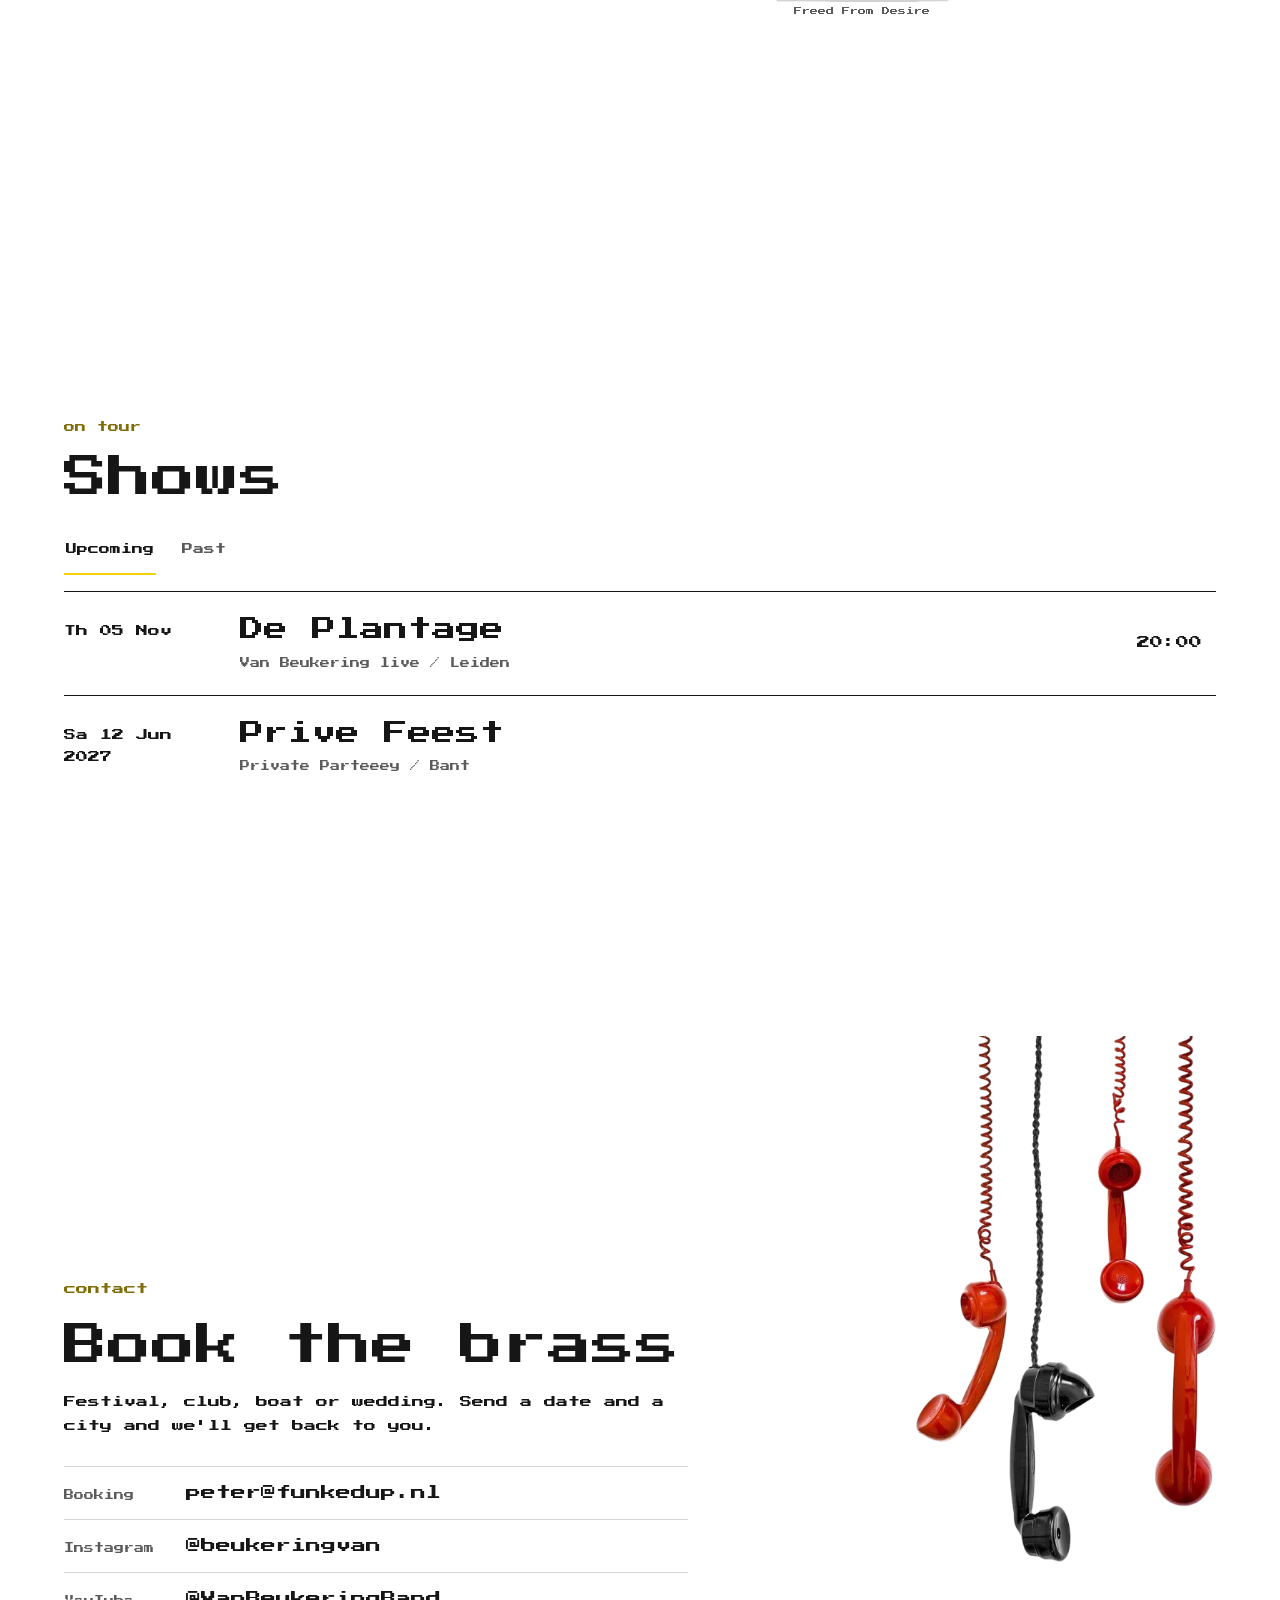
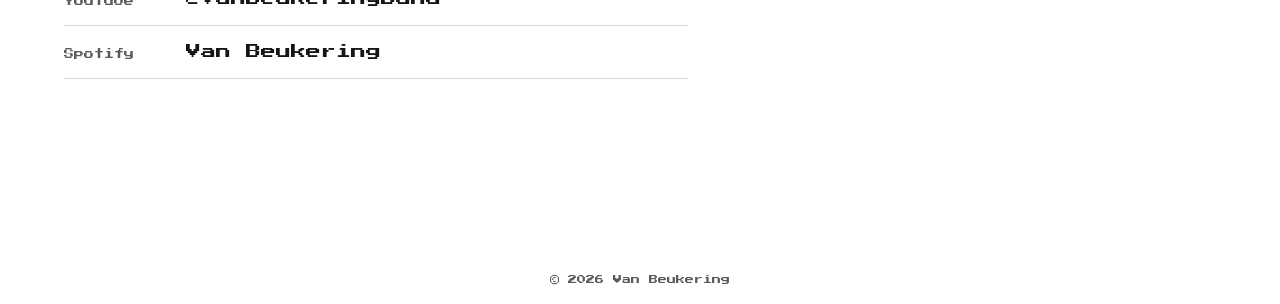
==== commit cb6afbb1: "Deploy site (8489866)" ====
--- a/index.html
+++ b/index.html
@@ -1,5 +1,5 @@
 <!DOCTYPE html>
-<!-- build 834e8e7 -->
+<!-- build 8489866 -->
 <html lang="en">
 <head>
   <meta charset="UTF-8">
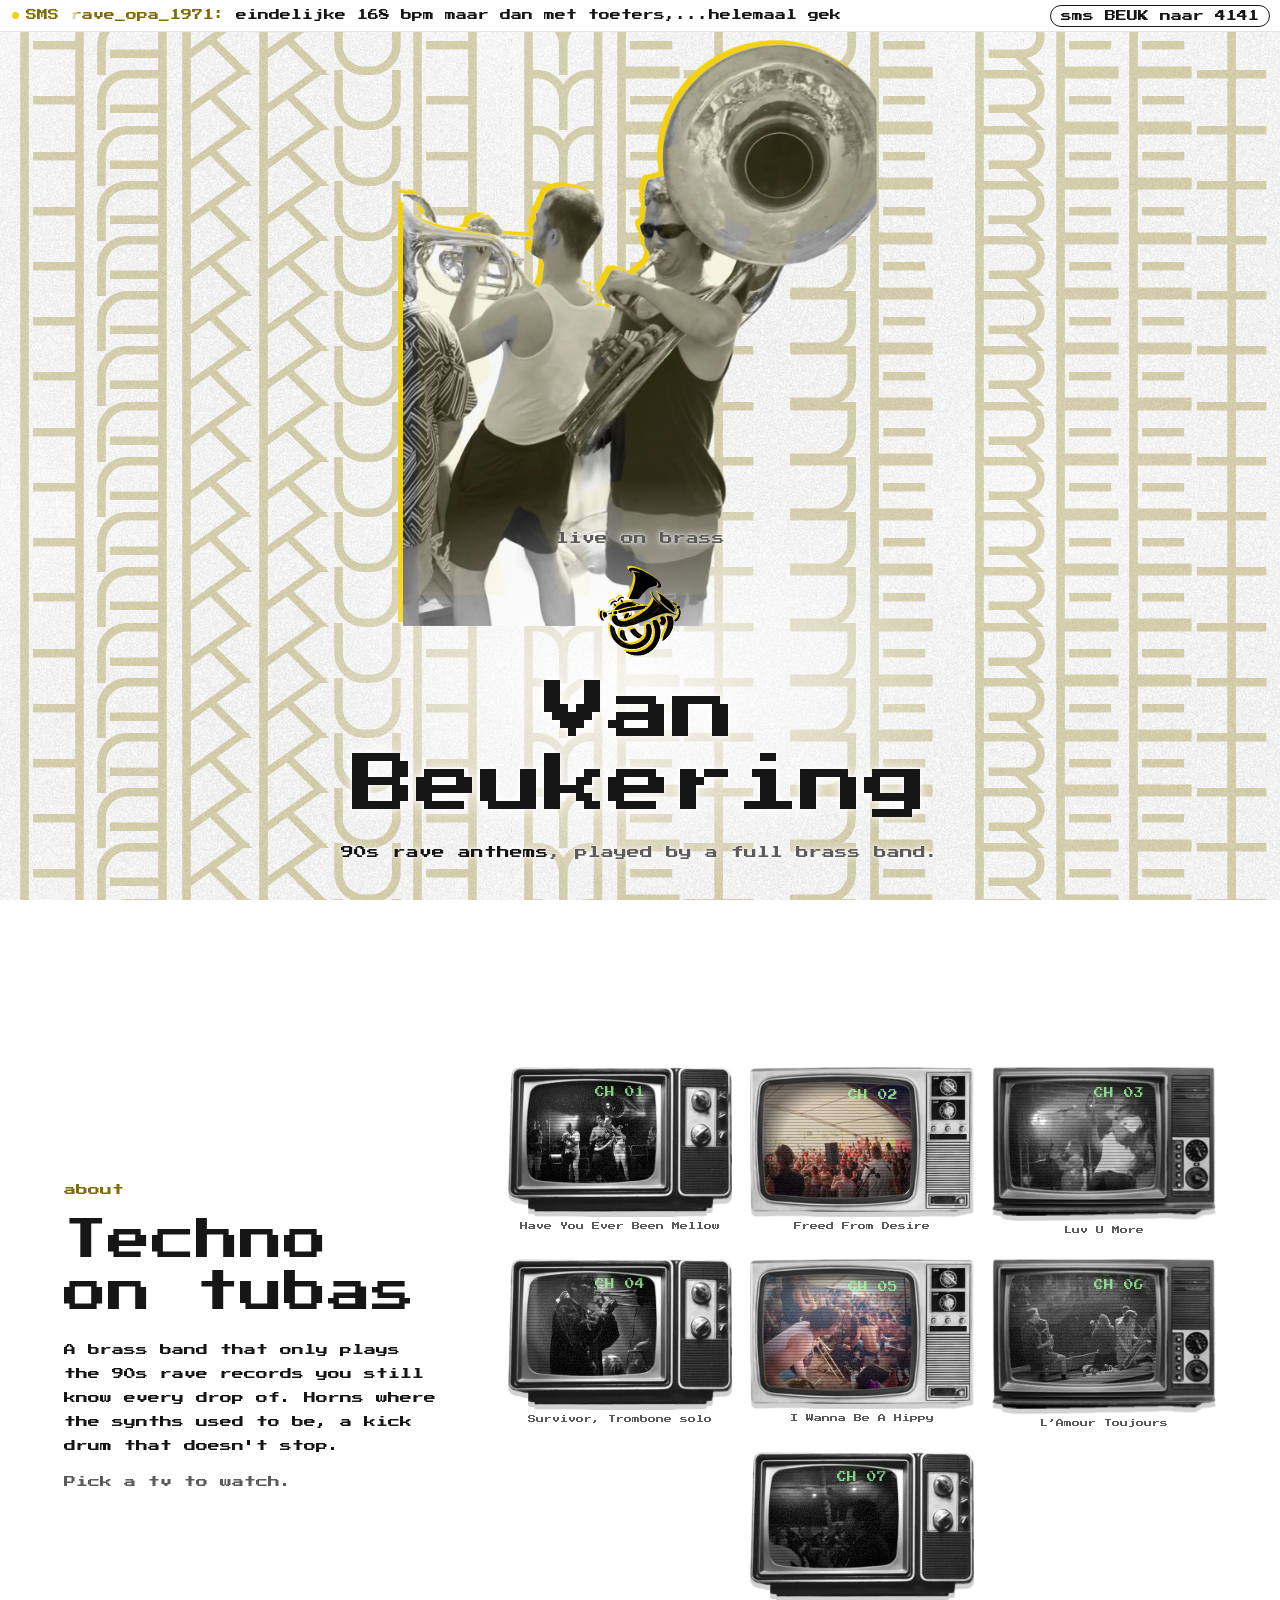
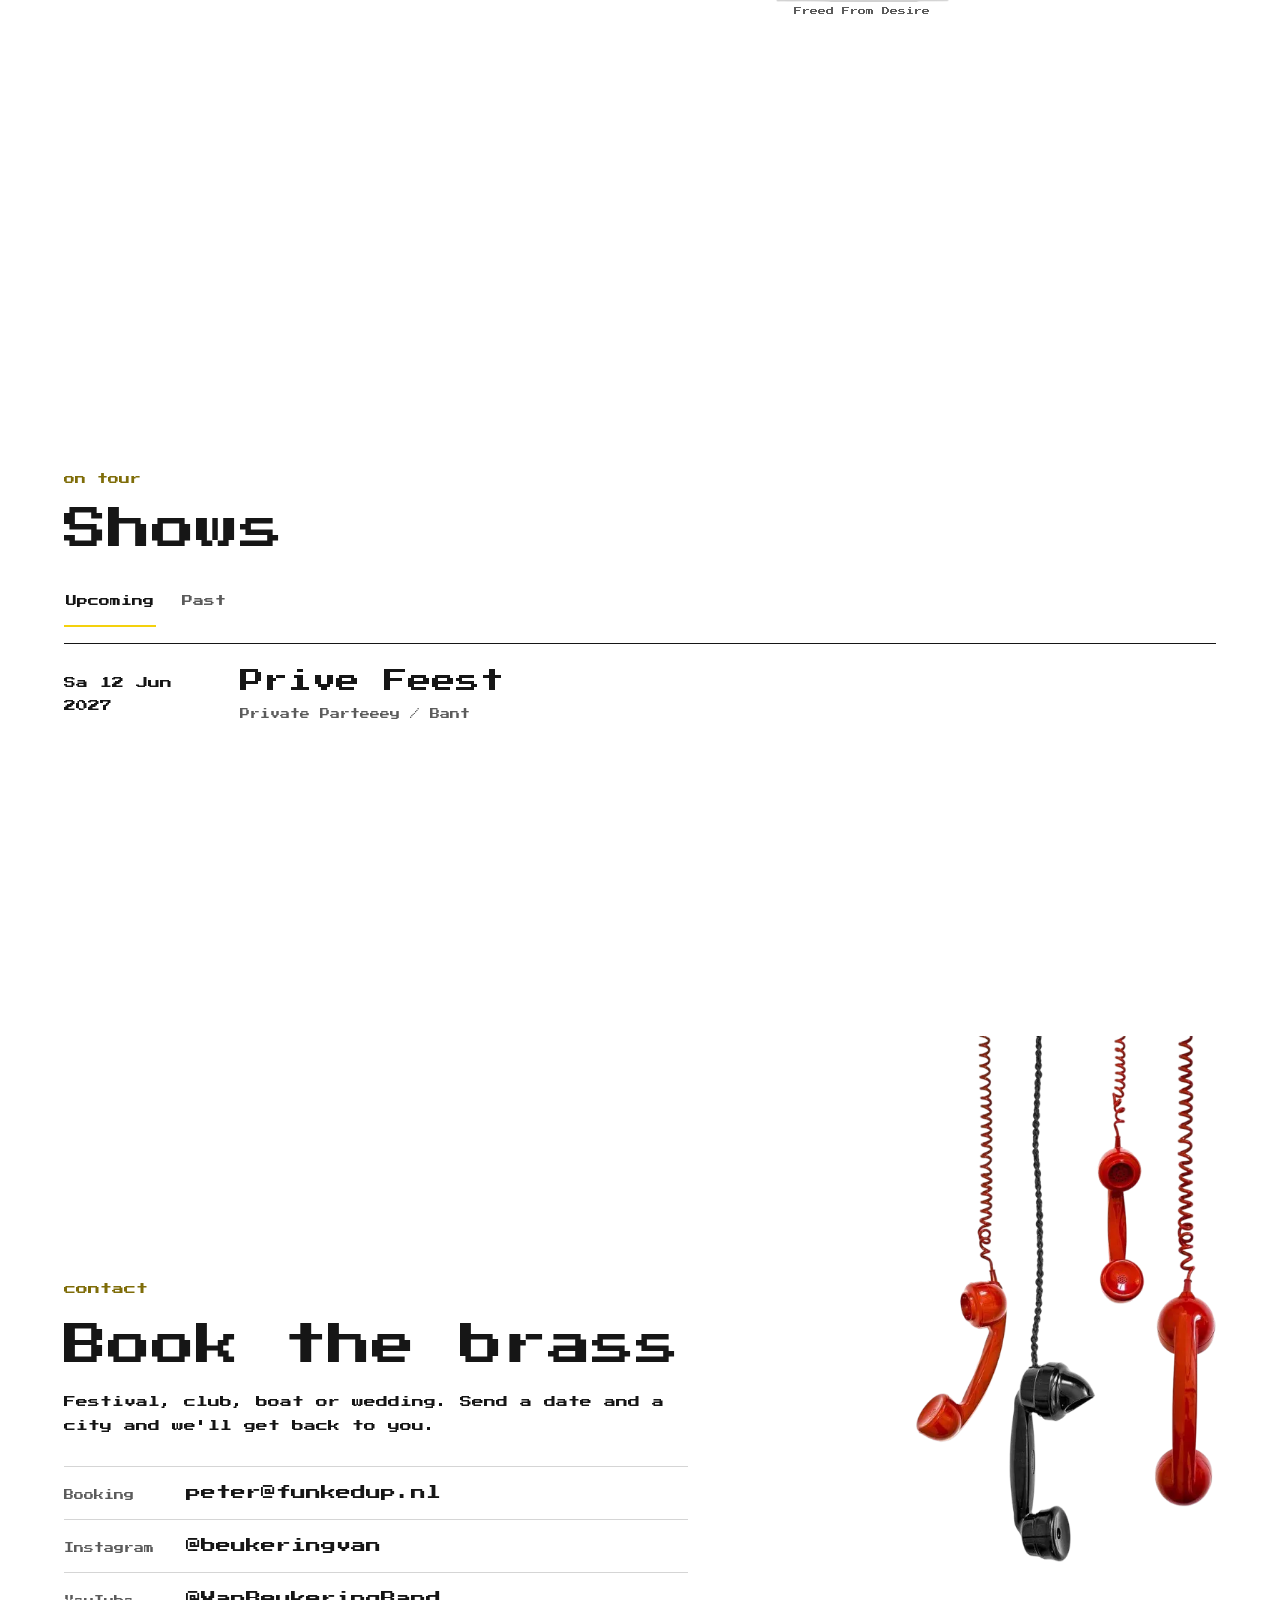
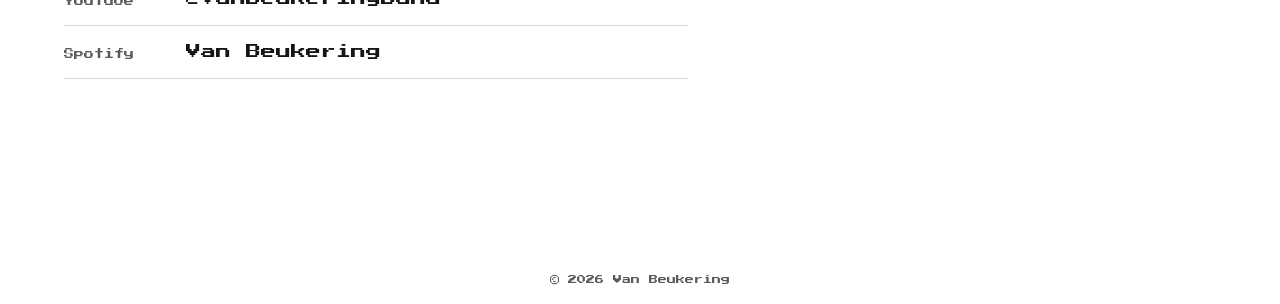
==== commit f5a11a6b: "Deploy site (8489866)" ====
--- a/index.html
+++ b/index.html
@@ -252,19 +252,6 @@
   </div>
   <div class="plist" id="plist-up">
         <div class="pday">
-      <h3>Th 05 Nov</h3>
-      <div>
-<div class="prow">
-    <div>
-      <b>De Plantage</b>
-      <span class="sub" lang="nl">Van Beukering live / Leiden</span>
-    </div>
-    <div class="pr">
-        <span class="pt">20:00</span>
-    </div>
-  </div>      </div>
-    </div>
-    <div class="pday">
       <h3>Sa 12 Jun 2027</h3>
       <div>
 <div class="prow">
@@ -280,6 +267,19 @@
   </div>
   <div class="plist" id="plist-past" data-inactive>
         <div class="pday">
+      <h3>Th 05 Nov</h3>
+      <div>
+<div class="prow off">
+    <div>
+      <b>De Plantage</b>
+      <span class="sub" lang="nl">Van Beukering live / Leiden</span>
+    </div>
+    <div class="pr">
+        <span class="pt flag">Passed</span>
+    </div>
+  </div>      </div>
+    </div>
+    <div class="pday">
       <h3>Sa 03 Oct</h3>
       <div>
 <div class="prow off">
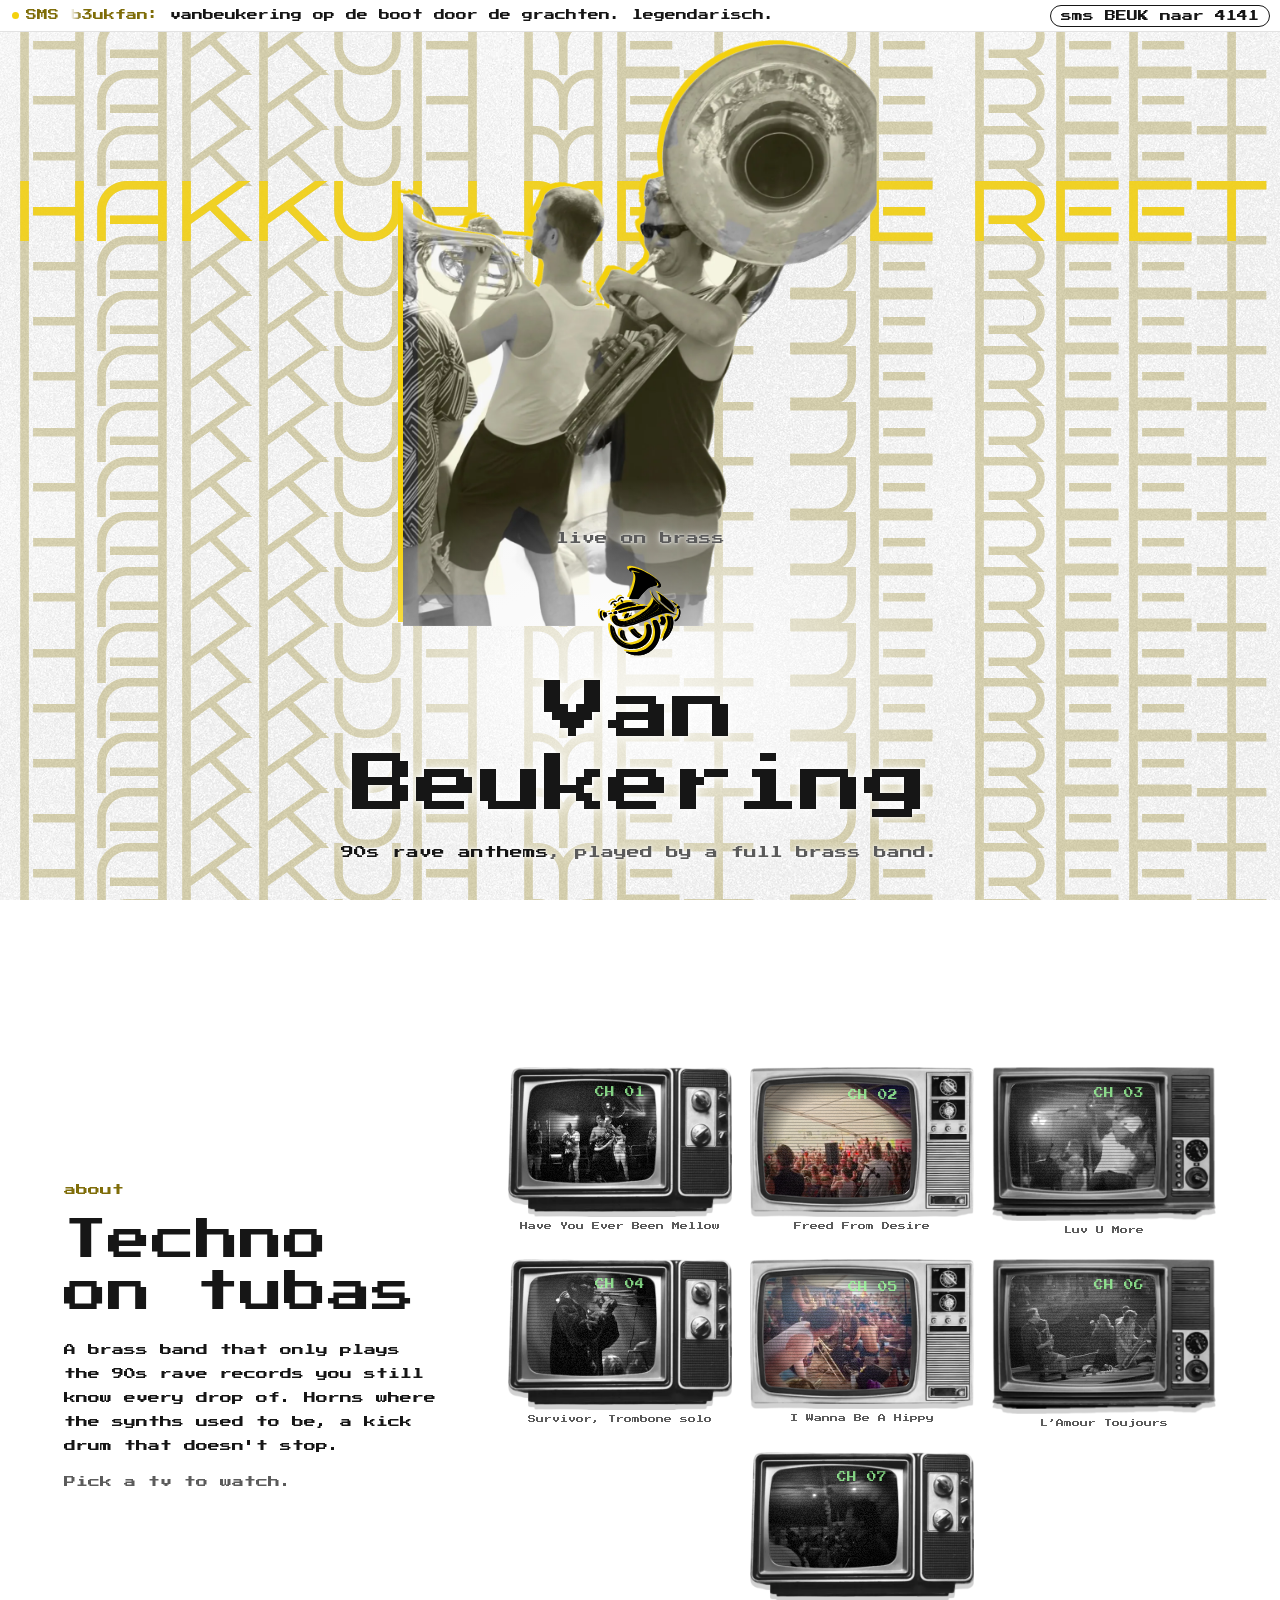
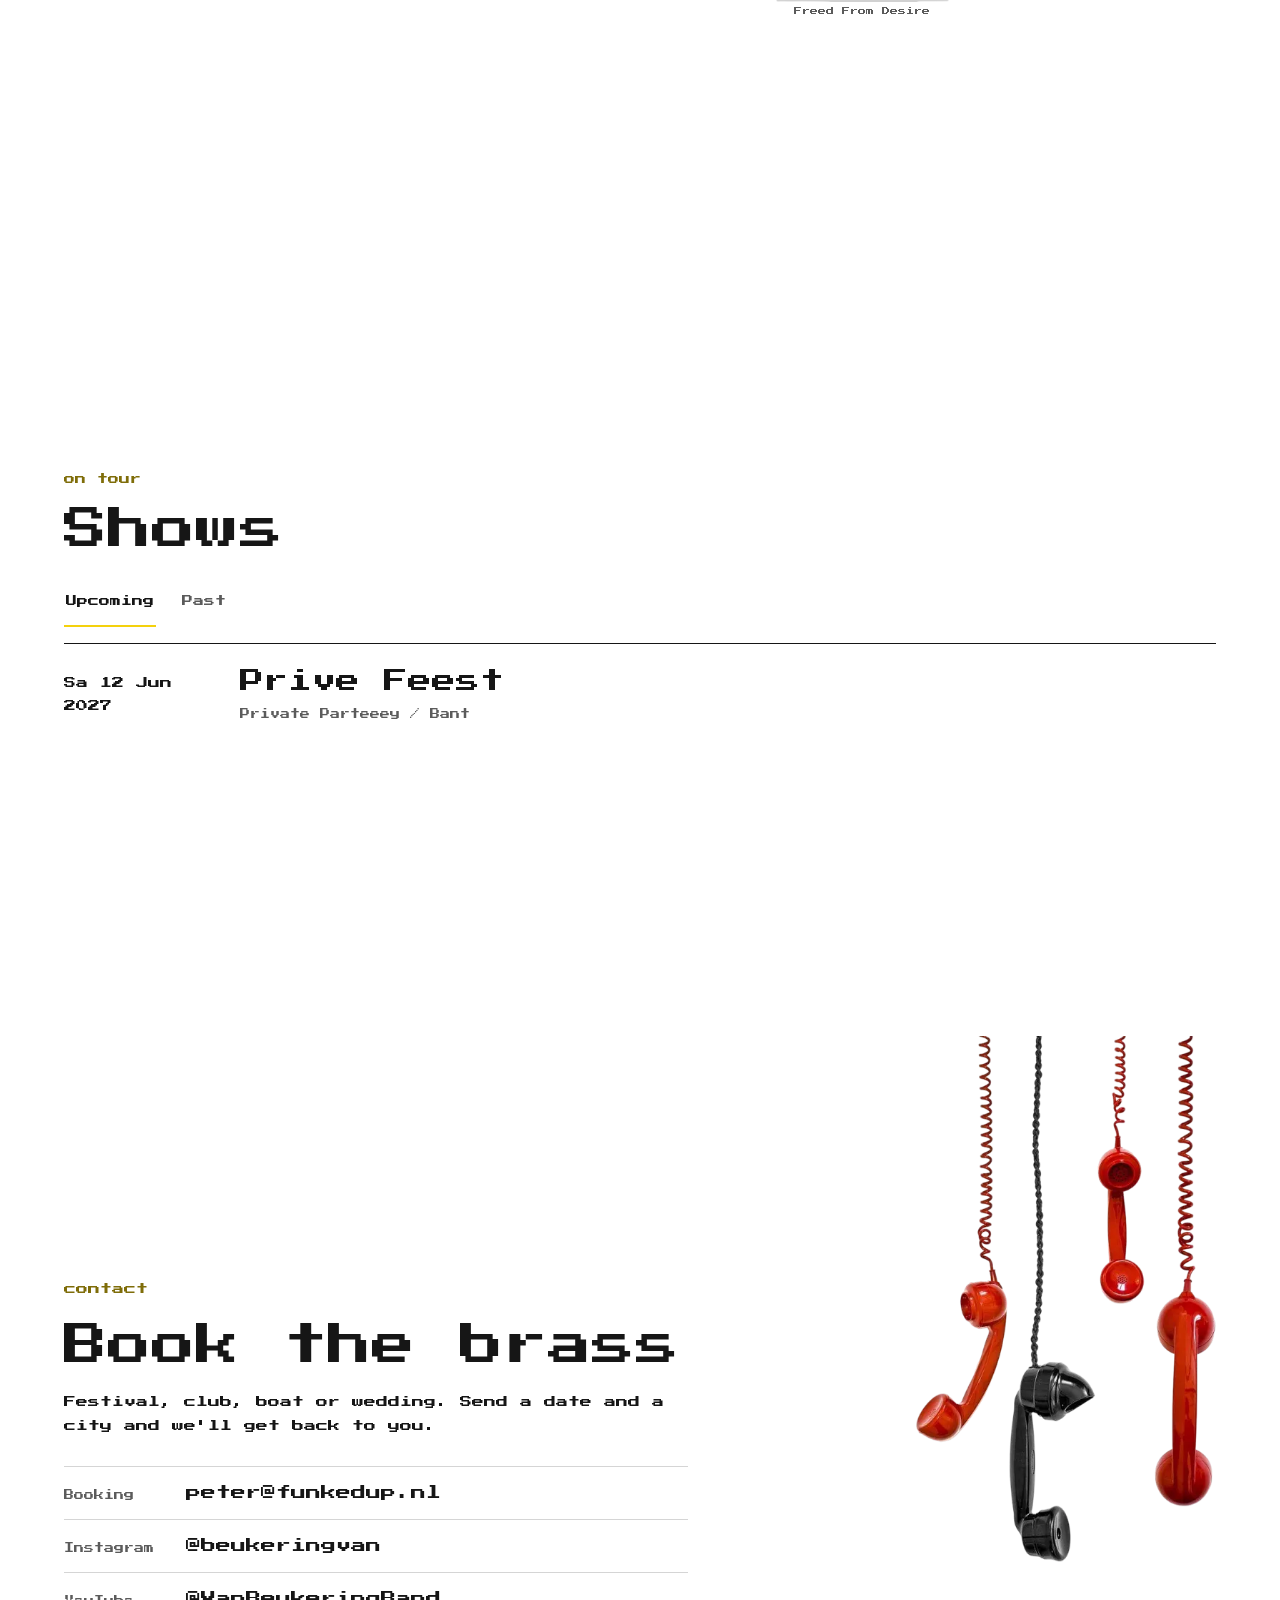
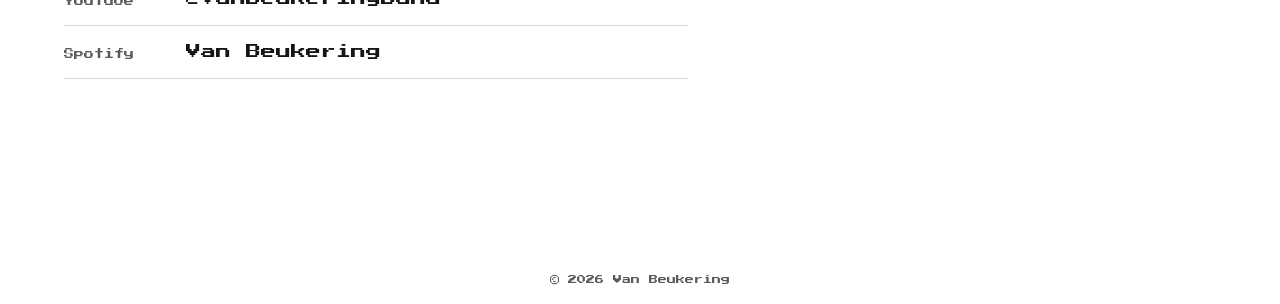
==== commit 8a89e72a: "Deploy site (fc493d0)" ====
--- a/index.html
+++ b/index.html
@@ -1,5 +1,5 @@
 <!DOCTYPE html>
-<!-- build 8489866 -->
+<!-- build fc493d0 -->
 <html lang="en">
 <head>
   <meta charset="UTF-8">
